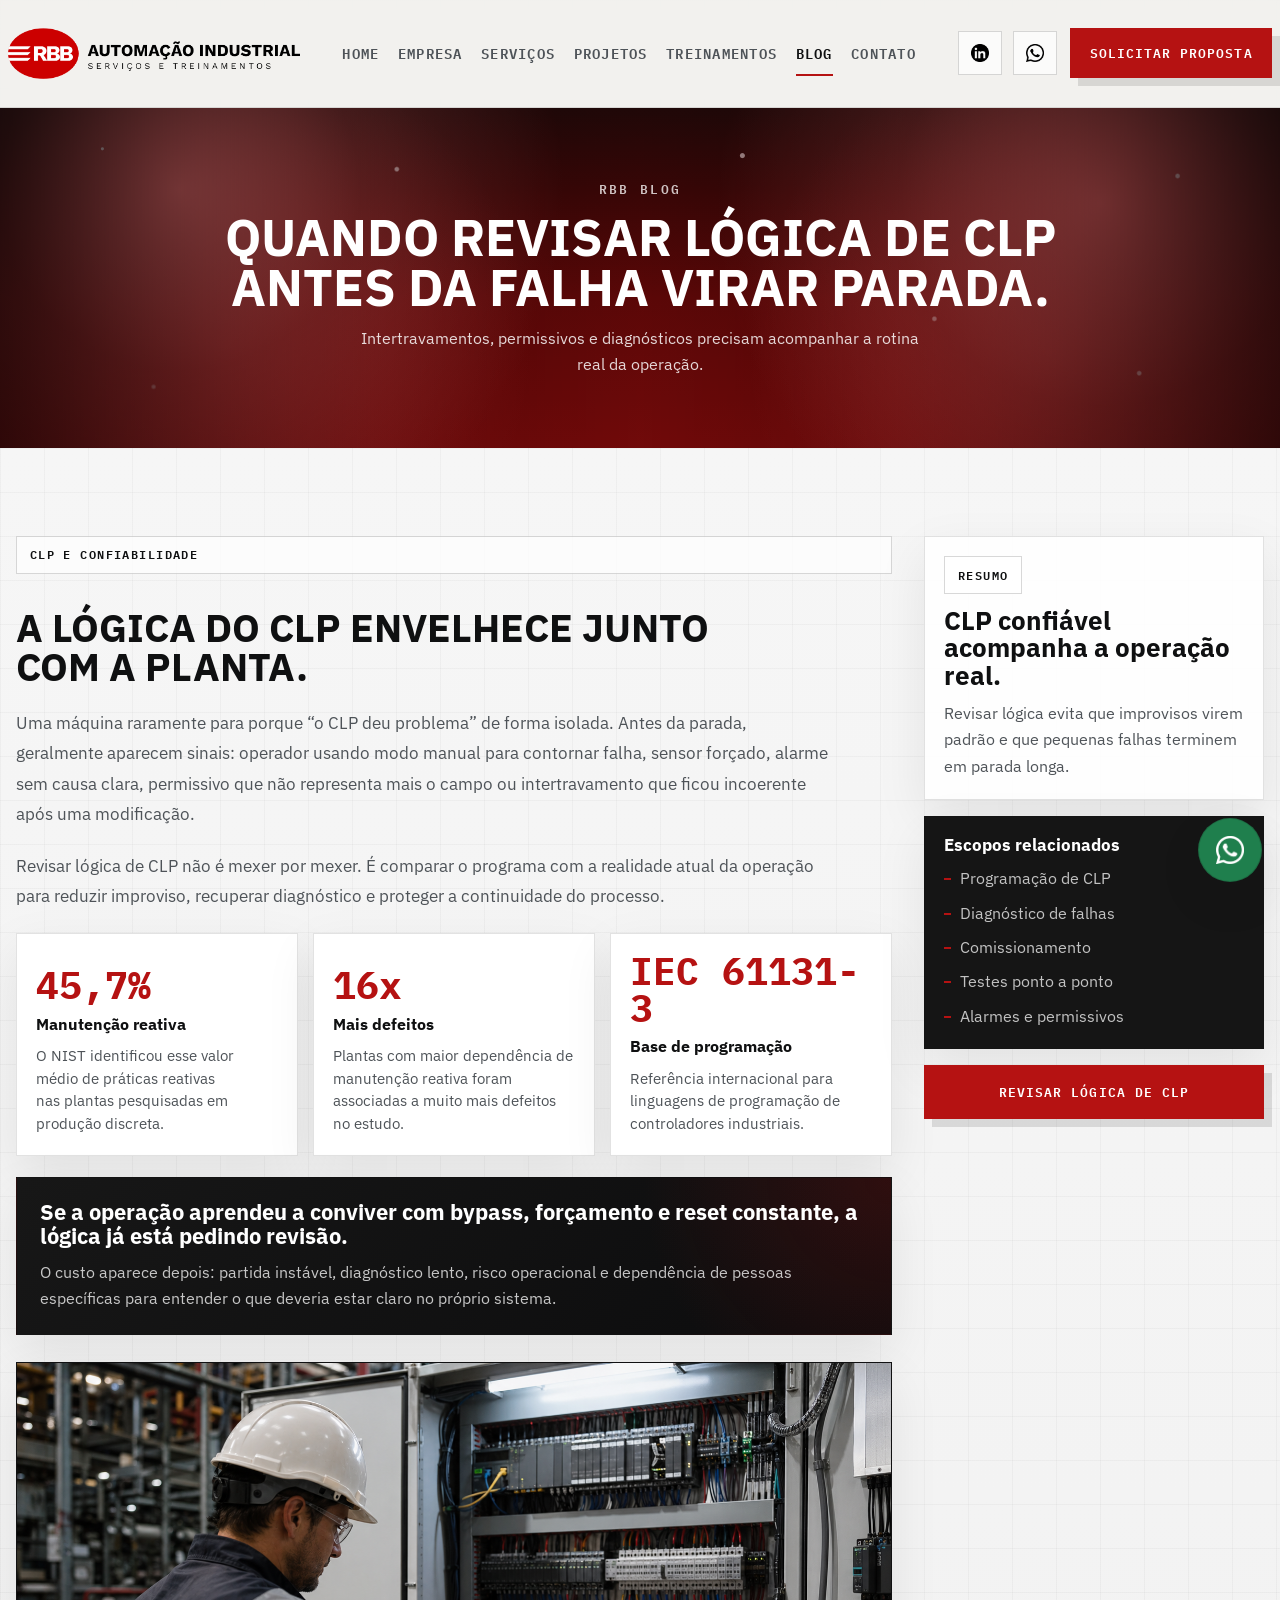
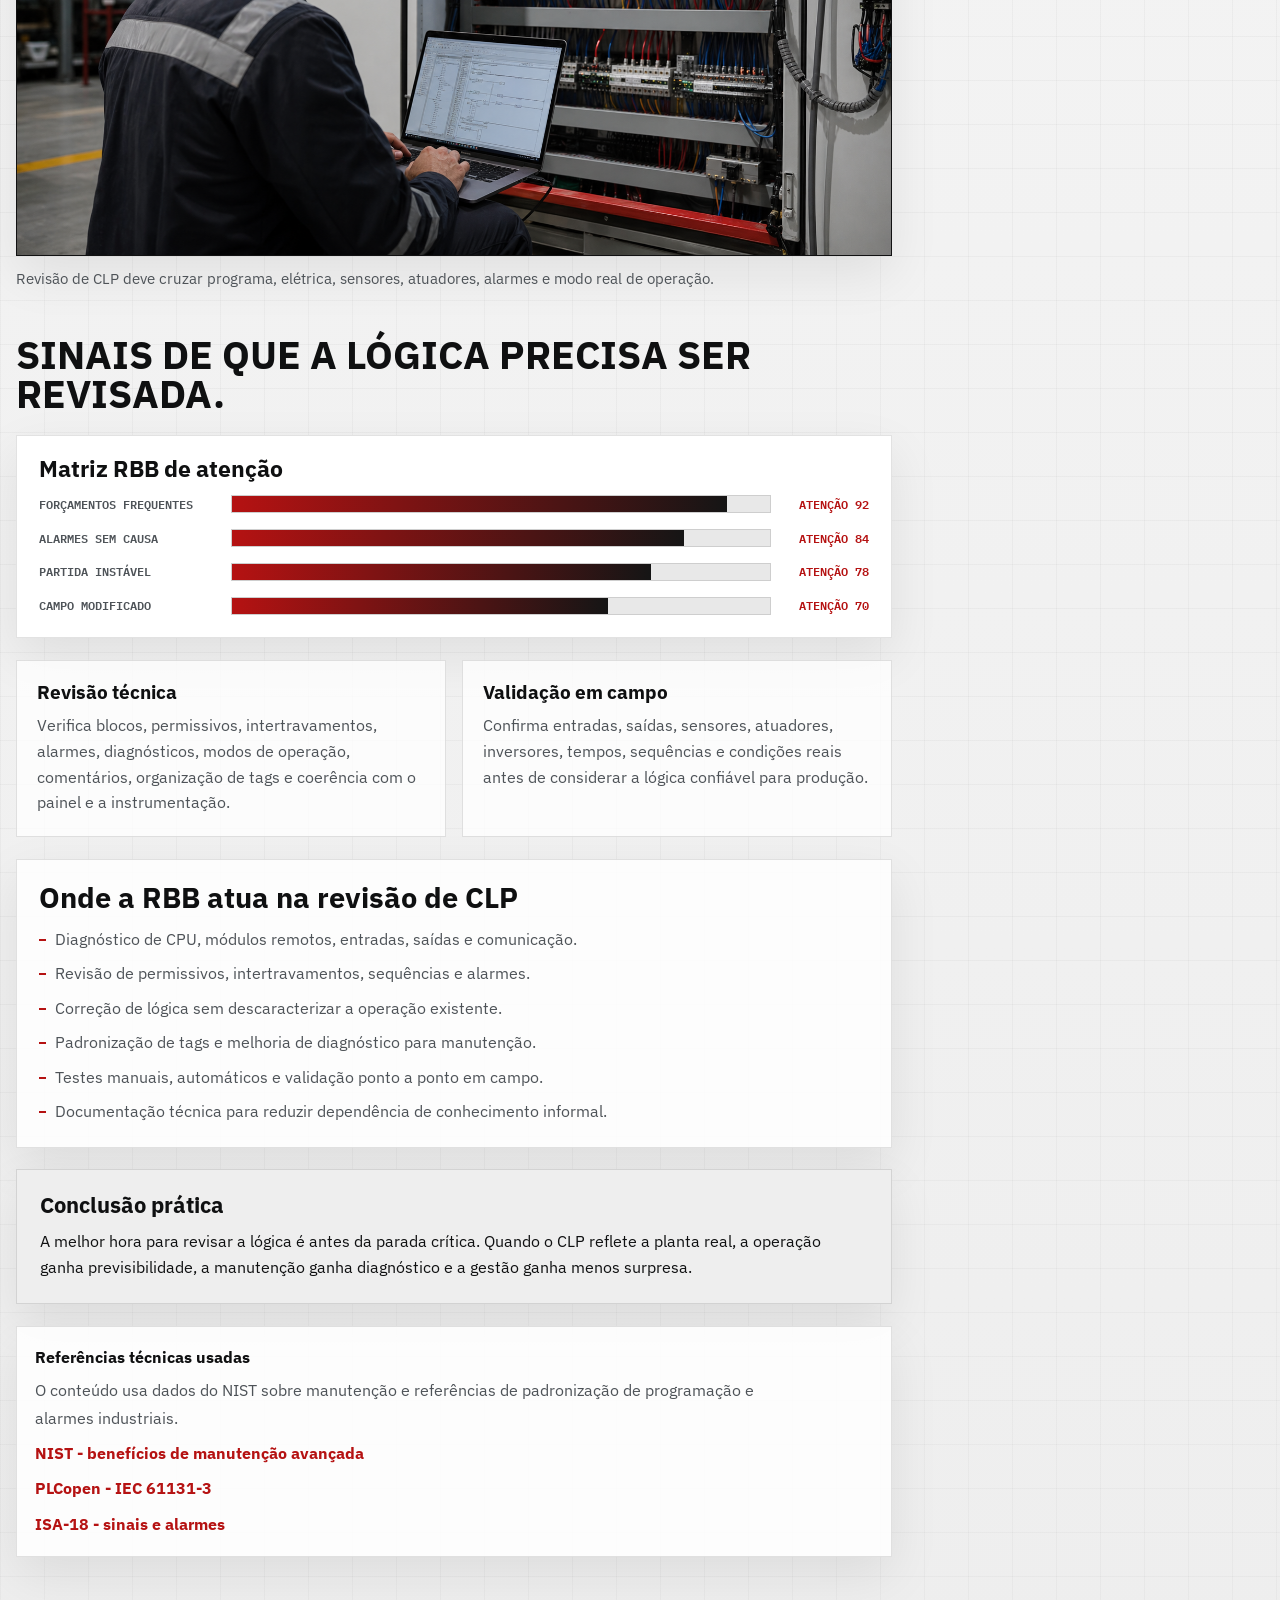
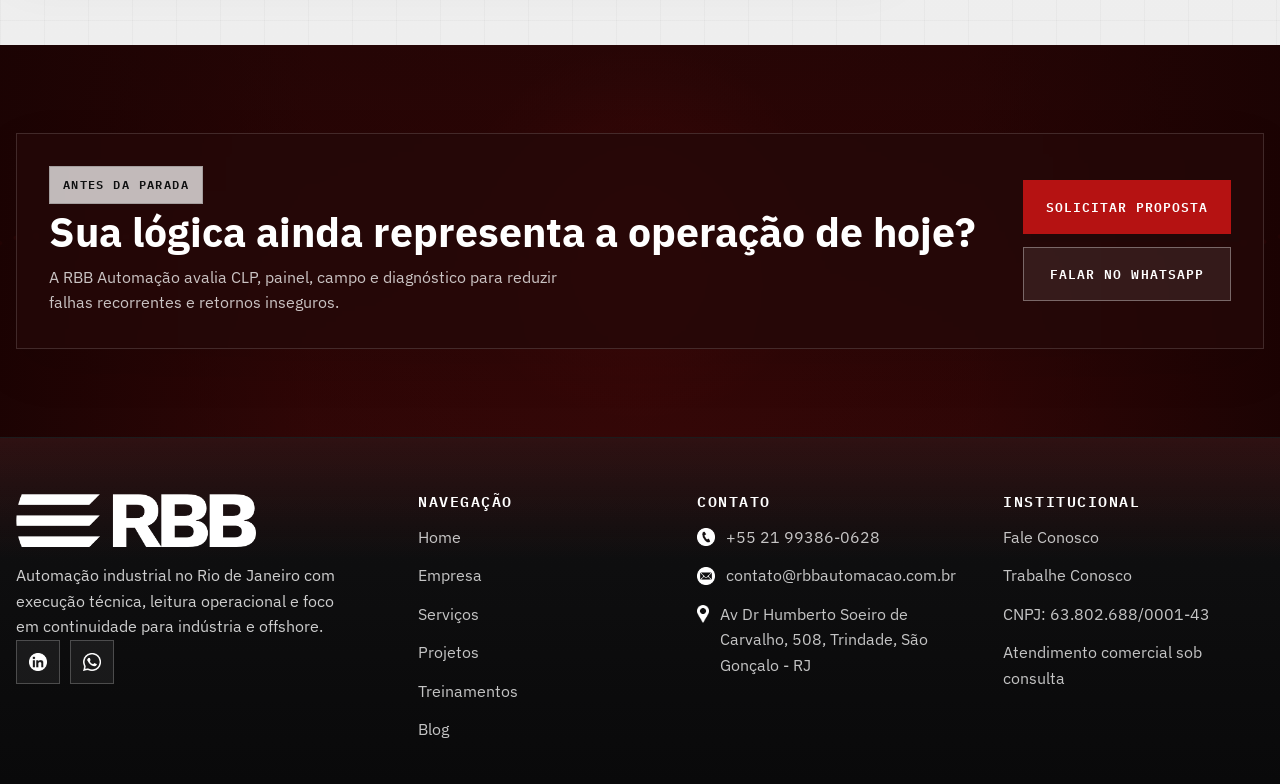
==== blog-clp-logica.html @ 9611cbab "Atualiza blog e ajustes visuais do site" ====
<!doctype html>
<html lang="pt-BR">
  <head>
    <meta charset="UTF-8" />
    <meta name="viewport" content="width=device-width, initial-scale=1.0" />
    <meta
      name="description"
      content="Artigo da RBB Automação sobre revisão de lógica de CLP, intertravamentos, permissivos, diagnóstico industrial e redução de paradas em automação industrial."
    />
    <meta name="keywords" content="CLP, lógica de CLP, programação de CLP, diagnóstico de CLP, automação industrial RJ, IEC 61131-3, manutenção industrial" />
    <meta name="author" content="RBB Automação" />
    <meta name="theme-color" content="#b51212" />
    <link rel="canonical" href="https://rbbautomacao.com.br/blog-clp-logica.html" />
    <meta property="og:locale" content="pt_BR" />
    <meta property="og:type" content="article" />
    <meta property="og:title" content="Quando revisar lógica de CLP antes da falha virar parada | RBB Automação" />
    <meta property="og:description" content="Intertravamentos, permissivos e diagnósticos precisam acompanhar a rotina real da operação." />
    <meta property="og:url" content="https://rbbautomacao.com.br/blog-clp-logica.html" />
    <meta property="og:image" content="https://rbbautomacao.com.br/assets/img/content/blog-clp-logica-cover.png" />
    <title>Quando revisar lógica de CLP antes da falha virar parada | RBB Automação</title>
    <link rel="preconnect" href="https://fonts.googleapis.com" />
    <link rel="preconnect" href="https://fonts.gstatic.com" crossorigin />
    <link href="https://fonts.googleapis.com/css2?family=IBM+Plex+Sans:wght@400;500;600;700&family=IBM+Plex+Mono:wght@500;600&display=swap" rel="stylesheet" />
    <link rel="icon" type="image/png" href="assets/img/logo/logo-padrao.png" />
    <link rel="stylesheet" href="assets/css/global.css" />
    <link rel="stylesheet" href="assets/css/components.css" />
    <link rel="stylesheet" href="assets/css/pages.css" />
    <link rel="stylesheet" href="assets/css/responsive.css" />
  </head>
  <body class="page-internal">
    <header class="site-header" id="topo">
      <div class="container header-inner">
        <div class="header-bar">
          <a class="brand" href="./index.html#home" aria-label="Página inicial da RBB Automação"><img src="assets/img/logo/logo-topo.png" alt="RBB Automação Industrial" /></a>
          <nav class="main-nav" id="menu-principal" aria-label="Menu principal">
            <a href="./index.html#home">Home</a>
            <a href="index.html#sobre">Empresa</a>
            <a href="index.html#servicos">Serviços</a>
            <a href="projetos.html">Projetos</a>
            <a href="treinamentos.html">Treinamentos</a>
            <a class="is-active" href="blog.html">Blog</a>
            <a href="fale-conosco.html">Contato</a>
          </nav>
          <div class="header-actions">
            <div class="header-social" aria-label="Redes sociais">
              <a href="https://www.linkedin.com/company/rbb-automa%C3%A7%C3%A3o/about/?viewAsMember=true" target="_blank" rel="noopener" aria-label="LinkedIn da RBB Automação"><img src="assets/img/social/linkedin-preto.png" alt="" /></a>
              <a href="https://wa.me/5521993860628" target="_blank" rel="noopener" aria-label="WhatsApp da RBB Automação"><img src="assets/img/social/whatsapp-preto.png" alt="" /></a>
            </div>
            <a class="btn btn-primary header-cta" href="fale-conosco.html">Solicitar proposta</a>
          </div>
          <button class="menu-toggle" type="button" aria-label="Abrir menu" aria-expanded="false" aria-controls="menu-principal"><span></span><span></span><span></span></button>
        </div>
      </div>
    </header>

    <main>
      <section class="internal-hero">
        <div class="internal-hero__media"><img src="assets/img/content/blog-clp-logica-cover.png" alt="Técnico revisando lógica de CLP em painel industrial" /></div>
        <div class="internal-hero__overlay"></div>
        <div class="container internal-hero__content reveal">
          <p class="section-index section-index--light">RBB BLOG</p>
          <h1>Quando revisar lógica de CLP antes da falha virar parada.</h1>
          <p>Intertravamentos, permissivos e diagnósticos precisam acompanhar a rotina real da operação.</p>
        </div>
      </section>

      <section class="article-section">
        <div class="container article-layout">
          <article class="blog-article reveal">
            <span class="eyebrow">CLP e confiabilidade</span>
            <h2>A lógica do CLP envelhece junto com a planta.</h2>
            <p>
              Uma máquina raramente para porque “o CLP deu problema” de forma isolada. Antes da parada, geralmente aparecem
              sinais: operador usando modo manual para contornar falha, sensor forçado, alarme sem causa clara, permissivo
              que não representa mais o campo ou intertravamento que ficou incoerente após uma modificação.
            </p>
            <p>
              Revisar lógica de CLP não é mexer por mexer. É comparar o programa com a realidade atual da operação para
              reduzir improviso, recuperar diagnóstico e proteger a continuidade do processo.
            </p>

            <div class="article-metrics">
              <div class="article-metric">
                <strong>45,7%</strong>
                <span>Manutenção reativa</span>
                <p>O NIST identificou esse valor médio de práticas reativas nas plantas pesquisadas em produção discreta.</p>
              </div>
              <div class="article-metric">
                <strong>16x</strong>
                <span>Mais defeitos</span>
                <p>Plantas com maior dependência de manutenção reativa foram associadas a muito mais defeitos no estudo.</p>
              </div>
              <div class="article-metric">
                <strong>IEC 61131-3</strong>
                <span>Base de programação</span>
                <p>Referência internacional para linguagens de programação de controladores industriais.</p>
              </div>
            </div>

            <div class="article-band article-band--dark">
              <h3>Se a operação aprendeu a conviver com bypass, forçamento e reset constante, a lógica já está pedindo revisão.</h3>
              <p>
                O custo aparece depois: partida instável, diagnóstico lento, risco operacional e dependência de pessoas específicas
                para entender o que deveria estar claro no próprio sistema.
              </p>
            </div>

            <figure class="article-figure">
              <img src="assets/img/content/blog-clp-logica-cover.png" alt="Notebook conectado a painel com CLP industrial para diagnóstico" loading="lazy" />
              <figcaption>Revisão de CLP deve cruzar programa, elétrica, sensores, atuadores, alarmes e modo real de operação.</figcaption>
            </figure>

            <h2>Sinais de que a lógica precisa ser revisada.</h2>
            <div class="article-chart" aria-label="Matriz RBB de atenção para revisão de lógica de CLP">
              <h3>Matriz RBB de atenção</h3>
              <div class="chart-row">
                <span>Forçamentos frequentes</span>
                <div class="chart-track"><div class="chart-bar" style="width: 92%"></div></div>
                <strong>Atenção 92</strong>
              </div>
              <div class="chart-row">
                <span>Alarmes sem causa</span>
                <div class="chart-track"><div class="chart-bar" style="width: 84%"></div></div>
                <strong>Atenção 84</strong>
              </div>
              <div class="chart-row">
                <span>Partida instável</span>
                <div class="chart-track"><div class="chart-bar" style="width: 78%"></div></div>
                <strong>Atenção 78</strong>
              </div>
              <div class="chart-row">
                <span>Campo modificado</span>
                <div class="chart-track"><div class="chart-bar" style="width: 70%"></div></div>
                <strong>Atenção 70</strong>
              </div>
            </div>

            <div class="article-split">
              <article>
                <h3>Revisão técnica</h3>
                <p>
                  Verifica blocos, permissivos, intertravamentos, alarmes, diagnósticos, modos de operação, comentários,
                  organização de tags e coerência com o painel e a instrumentação.
                </p>
              </article>
              <article>
                <h3>Validação em campo</h3>
                <p>
                  Confirma entradas, saídas, sensores, atuadores, inversores, tempos, sequências e condições reais antes de
                  considerar a lógica confiável para produção.
                </p>
              </article>
            </div>

            <div class="article-checklist">
              <h2>Onde a RBB atua na revisão de CLP</h2>
              <ul>
                <li>Diagnóstico de CPU, módulos remotos, entradas, saídas e comunicação.</li>
                <li>Revisão de permissivos, intertravamentos, sequências e alarmes.</li>
                <li>Correção de lógica sem descaracterizar a operação existente.</li>
                <li>Padronização de tags e melhoria de diagnóstico para manutenção.</li>
                <li>Testes manuais, automáticos e validação ponto a ponto em campo.</li>
                <li>Documentação técnica para reduzir dependência de conhecimento informal.</li>
              </ul>
            </div>

            <div class="article-band article-band--muted">
              <h3>Conclusão prática</h3>
              <p>
                A melhor hora para revisar a lógica é antes da parada crítica. Quando o CLP reflete a planta real, a operação
                ganha previsibilidade, a manutenção ganha diagnóstico e a gestão ganha menos surpresa.
              </p>
            </div>

            <div class="article-source">
              <strong>Referências técnicas usadas</strong>
              <p>
                O conteúdo usa dados do NIST sobre manutenção e referências de padronização de programação e alarmes industriais.
              </p>
              <a href="https://www.nist.gov/news-events/news/2020/06/research-suggests-significant-benefits-investing-advanced-machinery" target="_blank" rel="noopener">NIST - benefícios de manutenção avançada</a>
              <a href="https://www.plcopen.org/standards/" target="_blank" rel="noopener">PLCopen - IEC 61131-3</a>
              <a href="https://www.isa.org/standards-and-publications/isa-standards/isa-standards-committees/isa18" target="_blank" rel="noopener">ISA-18 - sinais e alarmes</a>
            </div>
          </article>

          <aside class="article-sidebar reveal" aria-label="Resumo do conteúdo">
            <div class="article-sidebar__block">
              <span class="eyebrow">Resumo</span>
              <h2>CLP confiável acompanha a operação real.</h2>
              <p>Revisar lógica evita que improvisos virem padrão e que pequenas falhas terminem em parada longa.</p>
            </div>
            <div class="article-sidebar__block article-sidebar__block--dark">
              <h3>Escopos relacionados</h3>
              <ul>
                <li>Programação de CLP</li>
                <li>Diagnóstico de falhas</li>
                <li>Comissionamento</li>
                <li>Testes ponto a ponto</li>
                <li>Alarmes e permissivos</li>
              </ul>
            </div>
            <a class="btn btn-primary" href="fale-conosco.html">Revisar lógica de CLP</a>
          </aside>
        </div>
      </section>

      <section class="cta-section">
        <div class="container">
          <div class="cta-panel project-cta-panel reveal">
            <div>
              <span class="eyebrow">Antes da parada</span>
              <h2>Sua lógica ainda representa a operação de hoje?</h2>
              <p>A RBB Automação avalia CLP, painel, campo e diagnóstico para reduzir falhas recorrentes e retornos inseguros.</p>
            </div>
            <div class="cta-panel__actions">
              <a class="btn btn-primary" href="fale-conosco.html">Solicitar proposta</a>
              <a class="btn btn-secondary btn-secondary--light" href="https://wa.me/5521993860628" target="_blank" rel="noopener">Falar no WhatsApp</a>
            </div>
          </div>
        </div>
      </section>
    </main>

    <a class="whatsapp-float" href="https://wa.me/5521993860628" target="_blank" rel="noopener" aria-label="Abrir conversa no WhatsApp">
      <img src="assets/img/social/whatsapp-branco.png" alt="" />
    </a>
    <footer class="site-footer">
      <div class="container footer-grid">
        <div class="footer-brand-block">
          <img class="footer-logo" src="assets/img/logo/logo-footer-branco.png" alt="RBB Automação" />
          <p>Automação industrial no Rio de Janeiro com execução técnica, leitura operacional e foco em continuidade para indústria e offshore.</p>
          <div class="footer-social">
            <a href="https://www.linkedin.com/company/rbb-automa%C3%A7%C3%A3o/about/?viewAsMember=true" target="_blank" rel="noopener" aria-label="LinkedIn da RBB Automação"><img src="assets/img/social/linkedin-branco.png" alt="" /></a>
            <a href="https://wa.me/5521993860628" target="_blank" rel="noopener" aria-label="WhatsApp da RBB Automação"><img src="assets/img/social/whatsapp-branco.png" alt="" /></a>
          </div>
        </div>
        <div>
          <h3>Navegação</h3>
          <ul class="footer-list">
            <li><a href="./index.html#home">Home</a></li>
            <li><a href="index.html#sobre">Empresa</a></li>
            <li><a href="index.html#servicos">Serviços</a></li>
            <li><a href="projetos.html">Projetos</a></li>
            <li><a href="treinamentos.html">Treinamentos</a></li>
            <li><a href="blog.html">Blog</a></li>
          </ul>
        </div>
        <div>
          <h3>Contato</h3>
          <ul class="footer-list footer-contact">
            <li><img src="assets/img/icons/icone-contato.png" alt="" /><a href="tel:5521993860628">+55 21 99386-0628</a></li>
            <li><img src="assets/img/icons/icone-email.png" alt="" /><a href="mailto:contato@rbbautomacao.com.br">contato@rbbautomacao.com.br</a></li>
            <li><img src="assets/img/icons/icone-localizacao.png" alt="" /><span>Av Dr Humberto Soeiro de Carvalho, 508, Trindade, São Gonçalo - RJ</span></li>
          </ul>
        </div>
        <div>
          <h3>Institucional</h3>
          <ul class="footer-list">
            <li><a href="fale-conosco.html">Fale Conosco</a></li>
            <li><a href="trabalhe-aqui.html">Trabalhe Conosco</a></li>
            <li><span>CNPJ: 63.802.688/0001-43</span></li>
            <li><span>Atendimento comercial sob consulta</span></li>
          </ul>
        </div>
      </div>
    </footer>
    <script src="assets/js/main.js"></script>
  </body>
</html>
---- assets/css/global.css ----
:root {
  --primary: #b51212;
  --primary-dark: #7f0c0c;
  --bg: #f4f4f4;
  --surface: #e8e8e8;
  --panel: #ffffff;
  --panel-dark: #0f0f10;
  --text: #0f1011;
  --text-soft: #4e5358;
  --text-light: rgba(255, 255, 255, 0.8);
  --line: #c4c4c4;
  --container: 1260px;
  --header-height: 160px;
  --shadow-soft: 0 18px 48px rgba(0, 0, 0, 0.08);
  --shadow-card: 0 28px 70px rgba(0, 0, 0, 0.14);
  --transition: 0.24s ease;
}

* {
  margin: 0;
  padding: 0;
  box-sizing: border-box;
}

html {
  scroll-behavior: smooth;
}

body {
  min-width: 320px;
  font-family: 'IBM Plex Sans', 'Segoe UI', sans-serif;
  color: var(--text);
  background:
    linear-gradient(180deg, rgba(181, 18, 18, 0.08), transparent 24%),
    linear-gradient(90deg, rgba(17, 17, 17, 0.03) 1px, transparent 1px),
    linear-gradient(rgba(17, 17, 17, 0.03) 1px, transparent 1px),
    linear-gradient(180deg, #f6f6f6 0%, #eeeeee 100%);
  background-size: auto, 44px 44px, 44px 44px, auto;
  line-height: 1.6;
  overflow-x: hidden;
}

body.menu-open {
  overflow: hidden;
}

a {
  color: inherit;
  text-decoration: none;
}

img {
  display: block;
  max-width: 100%;
}

button,
input,
textarea {
  font: inherit;
}

button {
  cursor: pointer;
}

textarea {
  resize: vertical;
}

:focus-visible {
  outline: 3px solid rgba(181, 18, 18, 0.38);
  outline-offset: 3px;
}

::selection {
  background: rgba(181, 18, 18, 0.18);
}

.container {
  width: min(calc(100% - 2rem), var(--container));
  margin: 0 auto;
}

main {
  min-height: calc(100vh - var(--header-height));
}

section {
  scroll-margin-top: calc(var(--header-height) + 1rem);
}

h1,
h2,
h3 {
  font-weight: 700;
  line-height: 1;
}

p {
  text-wrap: pretty;
}

.reveal {
  opacity: 0;
  transform: translateY(28px);
  transition: opacity 0.7s ease, transform 0.7s ease;
}

.reveal.is-visible {
  opacity: 1;
  transform: translateY(0);
}

.section-index {
  font-family: 'IBM Plex Mono', monospace;
  font-size: 0.82rem;
  font-weight: 600;
  letter-spacing: 0.18em;
  text-transform: uppercase;
  color: var(--primary);
}

.section-index--light {
  color: rgba(255, 255, 255, 0.76);
}

.eyebrow-group {
  display: flex;
  flex-wrap: wrap;
  gap: 0.65rem;
}

.eyebrow {
  display: inline-flex;
  align-items: center;
  min-height: 38px;
  padding: 0.35rem 0.8rem;
  border: 1px solid rgba(17, 17, 17, 0.16);
  background: rgba(255, 255, 255, 0.72);
  font-family: 'IBM Plex Mono', monospace;
  font-size: 0.74rem;
  font-weight: 600;
  letter-spacing: 0.12em;
  text-transform: uppercase;
}

.eyebrow--ghost {
  background: transparent;
}

.btn {
  display: inline-flex;
  align-items: center;
  justify-content: center;
  min-height: 54px;
  padding: 0 1.35rem;
  border: 1px solid transparent;
  font-family: 'IBM Plex Mono', monospace;
  font-size: 0.82rem;
  font-weight: 600;
  letter-spacing: 0.08em;
  text-transform: uppercase;
  transition:
    background var(--transition),
    color var(--transition),
    border-color var(--transition),
    transform var(--transition),
    box-shadow var(--transition);
}

.btn:hover {
  transform: translateY(-2px);
}

.btn-primary {
  background: var(--primary);
  color: #ffffff;
  box-shadow: 8px 8px 0 rgba(17, 17, 17, 0.12);
}

.btn-primary:hover {
  background: var(--primary-dark);
}

.btn-secondary {
  border-color: rgba(17, 17, 17, 0.18);
  background: rgba(255, 255, 255, 0.7);
  color: var(--text);
}

.btn-secondary:hover {
  border-color: var(--text);
  background: #ffffff;
}

.btn-secondary--light {
  border-color: rgba(255, 255, 255, 0.34);
  background: rgba(255, 255, 255, 0.08);
  color: #ffffff;
}

.btn-secondary--light:hover {
  border-color: #ffffff;
  background: rgba(255, 255, 255, 0.16);
  color: #ffffff;
}
---- assets/css/components.css ----
.site-header {
  position: sticky;
  top: 0;
  z-index: 1000;
  background: rgba(242, 242, 238, 0.94);
  border-bottom: 1px solid rgba(17, 17, 17, 0.12);
  backdrop-filter: blur(10px);
  transition: transform 0.28s ease, background 0.28s ease;
  width: 100%;
}

.site-header.is-hidden {
  transform: translateY(-100%);
}

.header-inner {
  width: min(calc(100% - 1rem), 1680px);
  margin: 0 auto;
  padding: 0.9rem 0;
}

.header-bar {
  display: flex;
  align-items: center;
  justify-content: space-between;
  gap: 1.5rem;
  min-height: 78px;
}

.brand {
  flex: 0 0 auto;
  width: 292px;
}

.brand img {
  width: 100%;
  max-width: 292px;
  height: auto;
}

.main-nav {
  display: flex;
  flex-wrap: wrap;
  align-items: center;
  justify-content: center;
  gap: 1.15rem;
  flex: 1 1 0;
  min-width: 0;
}

.main-nav a {
  position: relative;
  padding: 0.7rem 0;
  color: var(--text-soft);
  font-family: 'IBM Plex Mono', monospace;
  font-size: 0.88rem;
  font-weight: 600;
  letter-spacing: 0.09em;
  text-transform: uppercase;
  transition: color var(--transition);
}

.main-nav a::after {
  content: '';
  position: absolute;
  left: 0;
  right: 0;
  bottom: 0;
  height: 2px;
  background: var(--primary);
  transform: scaleX(0);
  transform-origin: left;
  transition: transform var(--transition);
}

.main-nav a:hover,
.main-nav a.is-active {
  color: var(--text);
}

.main-nav a:hover::after,
.main-nav a.is-active::after {
  transform: scaleX(1);
}

.header-actions {
  display: flex;
  align-items: center;
  gap: 0.85rem;
  flex: 0 0 auto;
}

.header-cta {
  min-height: 50px;
  padding-inline: 1.15rem;
  white-space: nowrap;
}

.header-social,
.footer-social {
  display: flex;
  align-items: center;
  gap: 0.65rem;
}

.header-social a,
.footer-social a {
  display: grid;
  place-items: center;
  width: 44px;
  height: 44px;
  border: 1px solid rgba(17, 17, 17, 0.16);
  background: rgba(255, 255, 255, 0.68);
  transition: border-color var(--transition), background var(--transition), transform var(--transition);
}

.footer-social a {
  border-color: rgba(255, 255, 255, 0.22);
  background: rgba(255, 255, 255, 0.06);
}

.header-social a:hover,
.footer-social a:hover {
  transform: translateY(-2px);
}

.header-social a:hover {
  background: rgba(181, 18, 18, 0.08);
  border-color: rgba(181, 18, 18, 0.44);
}

.footer-social a:hover {
  background: rgba(181, 18, 18, 0.92);
  border-color: rgba(181, 18, 18, 0.92);
}

.header-social img,
.footer-social img {
  width: 18px;
  height: 18px;
  object-fit: contain;
}

.menu-toggle {
  display: none;
  width: 52px;
  height: 52px;
  border: 1px solid rgba(17, 17, 17, 0.16);
  background: #ffffff;
  flex-direction: column;
  justify-content: center;
  align-items: center;
  gap: 6px;
}

.menu-toggle span {
  width: 22px;
  height: 2px;
  background: var(--text);
  transition: transform var(--transition), opacity var(--transition);
}

.menu-toggle.is-active span:nth-child(1) {
  transform: translateY(8px) rotate(45deg);
}

.menu-toggle.is-active span:nth-child(2) {
  opacity: 0;
}

.menu-toggle.is-active span:nth-child(3) {
  transform: translateY(-8px) rotate(-45deg);
}

.site-footer {
  background:
    linear-gradient(180deg, rgba(181, 18, 18, 0.18), transparent 35%),
    linear-gradient(180deg, #111112 0%, #09090a 100%);
  color: #ffffff;
  padding: 3.5rem 0 2.6rem;
  border-top: 1px solid rgba(255, 255, 255, 0.08);
}

.footer-grid {
  display: grid;
  grid-template-columns: 1.35fr 0.9fr 1fr 0.95fr;
  gap: 2rem;
}

.footer-logo {
  max-width: 240px;
  margin-bottom: 1rem;
}

.footer-brand-block p {
  max-width: 32ch;
  color: var(--text-light);
}

.site-footer h3 {
  margin-bottom: 1rem;
  font-size: 0.95rem;
  font-family: 'IBM Plex Mono', monospace;
  font-weight: 600;
  letter-spacing: 0.1em;
  text-transform: uppercase;
}

.footer-list {
  list-style: none;
  display: grid;
  gap: 0.8rem;
}

.footer-list a,
.footer-list span {
  color: rgba(255, 255, 255, 0.76);
}

.footer-list a:hover {
  color: #ffffff;
}

.footer-contact li {
  display: flex;
  align-items: flex-start;
  gap: 0.7rem;
}

.footer-contact img {
  width: 18px;
  height: 18px;
  object-fit: contain;
  margin-top: 0.2rem;
}

.service-card,
.maintenance-card,
.form-shell,
.info-panel,
.contact-card,
.data-panel,
.cta-panel,
.hero-highlight,
.hero-visual__panel,
.hero-news-card,
.service-band,
.insight-panel {
  border: 1px solid rgba(17, 17, 17, 0.12);
  background: rgba(255, 255, 255, 0.86);
  box-shadow: var(--shadow-soft);
}

.service-card {
  padding: 1.7rem;
  display: grid;
  align-content: start;
  gap: 1rem;
  min-height: 100%;
  transition: transform var(--transition), border-color var(--transition), box-shadow var(--transition);
}

.service-card:hover {
  transform: translateY(-6px);
  border-color: rgba(181, 18, 18, 0.42);
  box-shadow: var(--shadow-card);
}

.services-section .service-card {
  padding: 2rem 2.1rem 2.2rem;
  border-color: rgba(17, 17, 17, 0.12);
  background: rgba(255, 255, 255, 0.94);
  box-shadow: 0 18px 44px rgba(0, 0, 0, 0.08);
  backdrop-filter: none;
}

.services-section .service-card h3,
.services-section .service-card p {
  color: var(--text);
}

.services-section .service-card p {
  color: var(--text-soft);
}

.service-icon {
  width: 64px;
  height: 64px;
  display: grid;
  place-items: center;
  border: 1px solid rgba(17, 17, 17, 0.16);
  background: linear-gradient(180deg, rgba(181, 18, 18, 0.08), rgba(255, 255, 255, 0.94));
  color: var(--primary);
}

.service-icon svg {
  width: 34px;
  height: 34px;
  fill: currentColor;
}

.services-section .service-icon {
  width: 40px;
  height: 40px;
  justify-content: flex-start;
  border: 0;
  background: transparent;
  color: var(--primary);
}

.service-card h3 {
  font-size: 1.15rem;
  line-height: 1.18;
}

.services-section .service-card h3 {
  margin-top: 0.35rem;
  font-size: 1.08rem;
  line-height: 1.28;
}

.services-section .service-card p {
  max-width: 30ch;
  line-height: 1.5;
}

.services-section .service-icon svg {
  width: 31px;
  height: 31px;
}

.service-card p,
.contact-card span,
.contact-card a,
.hero-highlight span,
.info-panel li,
.timeline-item p,
.data-panel__list li {
  color: var(--text-soft);
}

.contact-cards {
  display: grid;
  gap: 1rem;
  margin-top: 1.6rem;
}

.contact-card {
  display: flex;
  align-items: flex-start;
  gap: 0.9rem;
  padding: 1rem 1.05rem;
}

.contact-card img {
  width: 20px;
  height: 20px;
  object-fit: contain;
  margin-top: 0.2rem;
}

.contact-card strong {
  display: block;
  margin-bottom: 0.22rem;
}

.contact-form {
  display: grid;
  gap: 1rem;
}

.field-grid {
  display: grid;
  grid-template-columns: repeat(2, minmax(0, 1fr));
  gap: 1rem;
}

.field-grid--single {
  grid-template-columns: 1fr;
}

.field {
  display: grid;
  gap: 0.45rem;
}

.field label {
  font-family: 'IBM Plex Mono', monospace;
  font-size: 0.78rem;
  font-weight: 500;
  letter-spacing: 0.08em;
  text-transform: uppercase;
}

.field input,
.field textarea {
  width: 100%;
  border: 1px solid rgba(17, 17, 17, 0.18);
  background: rgba(255, 255, 255, 0.92);
  color: var(--text);
  padding: 1rem;
  transition: border-color var(--transition), box-shadow var(--transition), background var(--transition);
}

.field input::placeholder,
.field textarea::placeholder {
  color: #7b7f84;
}

.field input:focus,
.field textarea:focus {
  outline: none;
  border-color: rgba(181, 18, 18, 0.6);
  box-shadow: inset 0 0 0 1px rgba(181, 18, 18, 0.22);
  background: #ffffff;
}

.field input.is-invalid,
.field textarea.is-invalid {
  border-color: #9a1010;
  box-shadow: inset 0 0 0 1px rgba(154, 16, 16, 0.25);
}

.field-error {
  color: #8e1212;
  font-size: 0.85rem;
}

.whatsapp-float {
    position: fixed;
    right: 18px;
    bottom: 18px;
    z-index: 1200;
    display: inline-flex;
    align-items: center;
    justify-content: center;
    width: 64px;
    height: 64px;
    border: 1px solid rgba(17, 17, 17, 0.18);
    background: #1f7f4d;
    color: #ffffff;
    border-radius: 999px;
    box-shadow: var(--shadow-soft);
    transition: transform var(--transition), background var(--transition);
  }

.whatsapp-float:hover {
    transform: translateY(-2px);
    background: #17633c;
  }

.whatsapp-float img {
    width: 28px;
    height: 28px;
    object-fit: contain;
}

.maintenance-card {
  max-width: 760px;
  margin: 0 auto;
  padding: 2.8rem 2rem;
  text-align: center;
}

.maintenance-badge {
  display: inline-flex;
  align-items: center;
  min-height: 38px;
  padding: 0.35rem 0.8rem;
  margin-bottom: 1rem;
  border: 1px solid rgba(181, 18, 18, 0.2);
  background: rgba(181, 18, 18, 0.08);
  color: var(--primary);
  font-family: 'IBM Plex Mono', monospace;
  font-size: 0.75rem;
  font-weight: 600;
  letter-spacing: 0.12em;
  text-transform: uppercase;
}

.maintenance-card h1,
.maintenance-card h2 {
  font-size: clamp(2rem, 4vw, 3rem);
  line-height: 1.02;
  margin-bottom: 1rem;
}

.maintenance-card p {
  max-width: 46ch;
  margin: 0 auto;
  color: var(--text-soft);
}

.maintenance-actions {
  display: flex;
  flex-wrap: wrap;
  justify-content: center;
  gap: 1rem;
  margin-top: 2rem;
}

.hero-highlights {
  display: grid;
  grid-template-columns: repeat(3, minmax(0, 1fr));
  gap: 0.8rem;
}

.hero-highlight {
  padding: 1rem;
  min-height: 100%;
}

.hero-highlight strong {
  display: block;
  margin-bottom: 0.35rem;
  font-size: 0.95rem;
}

.info-panel,
.data-panel {
  padding: 1.4rem;
}

.info-panel h3,
.data-panel__label,
.timeline-item h3 {
  margin-bottom: 0.75rem;
  font-size: 1rem;
}

.info-panel ul,
.data-panel__list {
  list-style: none;
  display: grid;
  gap: 0.65rem;
}

.info-panel li,
.data-panel__list li {
  position: relative;
  padding-left: 1rem;
}

.info-panel li::before,
.data-panel__list li::before {
  content: '';
  position: absolute;
  left: 0;
  top: 0.72rem;
  width: 0.45rem;
  height: 1px;
  background: var(--primary);
}

.cta-panel {
  display: grid;
  grid-template-columns: 1.2fr auto;
  gap: 1.5rem;
  align-items: start;
  padding: 2rem;
}

.cta-section .cta-panel {
  border-color: rgba(255, 255, 255, 0.14);
  background: rgba(36, 8, 8, 0.78);
  backdrop-filter: blur(2px);
}

.cta-panel h2 {
  font-size: clamp(2rem, 3.2vw, 3rem);
  line-height: 1;
  margin: 0.55rem 0 0.7rem;
}

.cta-section .cta-panel h2,
.cta-section .cta-panel label {
  color: #ffffff;
}

.cta-panel p:last-child {
  color: var(--text-soft);
  max-width: 52ch;
}

.cta-section .cta-panel p:last-child,
.cta-section .cta-panel__copy p:last-child {
  color: rgba(255, 255, 255, 0.76);
}

.cta-panel__actions {
  display: grid;
  gap: 0.8rem;
}

.cta-panel__copy p:last-child {
  color: var(--text-soft);
}

.cta-form {
  gap: 0.85rem;
}

.cta-form .field input,
.cta-form .field textarea {
  background: rgba(255, 255, 255, 0.96);
}

.cta-section .cta-form .field input,
.cta-section .cta-form .field textarea {
  border-color: rgba(255, 255, 255, 0.16);
  background: rgba(255, 255, 255, 0.96);
}

.service-band__label,
.insight-panel__tag {
  margin-bottom: 0.7rem;
  color: var(--primary);
  font-family: 'IBM Plex Mono', monospace;
  font-size: 0.75rem;
  font-weight: 600;
  letter-spacing: 0.1em;
  text-transform: uppercase;
}

.service-band__intro h3,
.insight-panel h3 {
  font-size: 1.1rem;
  line-height: 1.18;
}

.service-band {
  display: grid;
  grid-template-columns: 1fr auto;
  gap: 1.25rem;
  align-items: center;
  padding: 1.4rem 1.5rem;
  margin-bottom: 1.4rem;
}

.service-band__list {
  display: flex;
  flex-wrap: wrap;
  gap: 0.75rem;
}

.service-band__list span {
  display: inline-flex;
  min-height: 40px;
  align-items: center;
  padding: 0 0.8rem;
  border: 1px solid rgba(17, 17, 17, 0.12);
  background: rgba(255, 255, 255, 0.9);
  font-family: 'IBM Plex Mono', monospace;
  font-size: 0.76rem;
  letter-spacing: 0.08em;
  text-transform: uppercase;
}

.insight-panel {
  padding: 1.35rem;
}

.insight-panel p:last-child {
  color: var(--text-soft);
}
---- assets/css/pages.css ----
.hero-banner {
  position: relative;
  min-height: calc(100vh - var(--header-height));
  width: 100%;
  overflow: hidden;
  background:
    radial-gradient(circle at 14% 24%, rgba(255, 120, 120, 0.85) 0%, rgba(255, 120, 120, 0.26) 16%, rgba(255, 120, 120, 0) 34%),
    radial-gradient(circle at 86% 28%, rgba(255, 110, 110, 0.82) 0%, rgba(255, 110, 110, 0.24) 18%, rgba(255, 110, 110, 0) 34%),
    radial-gradient(circle at 18% 70%, rgba(255, 72, 72, 0.34) 0%, rgba(255, 72, 72, 0) 28%),
    radial-gradient(circle at 82% 72%, rgba(255, 72, 72, 0.34) 0%, rgba(255, 72, 72, 0) 28%),
    linear-gradient(180deg, #260909 0%, #430707 24%, #6e0808 56%, #890b0b 100%);
}

.hero-banner__content {
  position: absolute;
  inset: 0;
}

.hero-banner::before,
.hero-banner::after {
  content: '';
  position: absolute;
  inset: 0;
  pointer-events: none;
}

.hero-banner::before {
  background:
    radial-gradient(circle at 8% 12%, rgba(255, 255, 255, 0.9) 0 1px, transparent 2px),
    radial-gradient(circle at 23% 57%, rgba(255, 218, 218, 0.7) 0 2px, transparent 3px),
    radial-gradient(circle at 31% 18%, rgba(255, 240, 240, 0.75) 0 1.5px, transparent 3px),
    radial-gradient(circle at 58% 14%, rgba(255, 230, 230, 0.82) 0 2px, transparent 3px),
    radial-gradient(circle at 73% 62%, rgba(255, 215, 215, 0.66) 0 1.5px, transparent 3px),
    radial-gradient(circle at 92% 20%, rgba(255, 230, 230, 0.88) 0 1.5px, transparent 3px),
    radial-gradient(circle at 89% 78%, rgba(255, 220, 220, 0.7) 0 1.5px, transparent 3px),
    radial-gradient(circle at 12% 82%, rgba(255, 225, 225, 0.5) 0 1px, transparent 3px);
  opacity: 0.8;
}

.hero-banner::after {
  background:
    linear-gradient(90deg, rgba(8, 9, 12, 0.72) 0%, rgba(8, 9, 12, 0.3) 30%, rgba(8, 9, 12, 0.18) 50%, rgba(8, 9, 12, 0.3) 70%, rgba(8, 9, 12, 0.72) 100%);
  mix-blend-mode: multiply;
}

.hero-banner__content {
  z-index: 1;
  display: flex;
  align-items: center;
}

.hero-banner__inner {
  color: #ffffff;
  display: flex;
  flex-direction: column;
  align-items: center;
  text-align: center;
  padding: clamp(2.5rem, 6vw, 4.5rem) 0;
}

.hero-banner__inner h1 {
  max-width: min(18ch, 100%);
  font-size: clamp(3.2rem, 6vw, 6.2rem);
  line-height: 0.92;
  text-transform: uppercase;
  margin: 0.8rem 0 1rem;
}

.hero-banner__inner p:not(.section-index) {
  max-width: 74ch;
  color: rgba(255, 255, 255, 0.78);
  font-size: 1.08rem;
}

.hero-actions {
  display: flex;
  flex-wrap: wrap;
  justify-content: center;
  gap: 0.8rem;
  margin-top: 1.5rem;
}

.about-section,
.services-section,
.form-page-section,
.maintenance-section,
.process-section,
.insight-section,
.article-section,
.blog-index-hero,
.blog-list-section,
.projects-intro-section,
.projects-section,
.capabilities-section,
.cta-section {
  padding: 5.5rem 0;
}

.about-section {
  background: linear-gradient(180deg, #1f1f1f 0%, #181818 100%);
}

.services-section {
  background:
    linear-gradient(90deg, rgba(17, 17, 17, 0.03) 1px, transparent 1px),
    linear-gradient(rgba(17, 17, 17, 0.03) 1px, transparent 1px),
    linear-gradient(180deg, #f6f6f6 0%, #eeeeee 100%);
  background-size: 44px 44px, 44px 44px, auto;
}

.services-section .section-heading h2,
.services-section .services-header p {
  color: var(--text);
}

.services-section .services-header p {
  color: var(--text-soft);
}

.service-card__media {
  width: 100%;
  aspect-ratio: 16 / 9;
  overflow: hidden;
  border: 1px solid rgba(17, 17, 17, 0.12);
  background: #111112;
}

.service-card__media img {
  width: 100%;
  height: 100%;
  object-fit: cover;
}

.process-section {
  background:
    linear-gradient(90deg, rgba(17, 17, 17, 0.03) 1px, transparent 1px),
    linear-gradient(rgba(17, 17, 17, 0.03) 1px, transparent 1px),
    linear-gradient(180deg, #f6f6f6 0%, #eeeeee 100%);
  background-size: 44px 44px, 44px 44px, auto;
}

.about-grid {
  display: grid;
  grid-template-columns: 0.85fr 1.1fr 0.95fr;
  gap: 2rem;
  align-items: start;
}

.about-grid--wide {
  grid-template-columns: minmax(0, 1.05fr) minmax(260px, 0.75fr);
  gap: clamp(3rem, 6vw, 6rem);
  align-items: center;
}

.section-heading h2 {
  font-size: clamp(2.2rem, 4vw, 4rem);
  line-height: 0.95;
  margin-top: 0.7rem;
  text-transform: uppercase;
}

.section-heading-inline {
  display: flex;
  flex-direction: column;
}

.about-copy {
  display: grid;
  gap: 1.35rem;
}

.about-heading {
  display: grid;
  gap: 0.85rem;
  align-content: start;
}

.about-copy .section-index--light,
.about-copy h2,
.about-copy p {
  color: #ffffff;
}

.about-copy p {
  max-width: 580px;
  color: rgba(255, 255, 255, 0.8);
}

.about-copy h2 {
  font-size: clamp(2.8rem, 4vw, 4.4rem);
  line-height: 0.95;
  margin: 0;
  text-transform: none;
}

.about-brand {
  display: flex;
  justify-content: flex-end;
  align-items: center;
}

.about-brand img {
  width: min(100%, 470px);
  height: auto;
  opacity: 0.95;
  display: block;
}


.services-header {
  display: grid;
  grid-template-columns: 1fr;
  gap: 1rem;
  margin-bottom: 2rem;
}

.services-header p {
  color: #2e3135;
  max-width: 54ch;
  font-size: 1.08rem;
  line-height: 1.7;
  font-weight: 500;
}

.services-grid {
  display: grid;
  grid-template-columns: repeat(3, minmax(0, 1fr));
  gap: 1.55rem;
}

.services-grid--compact {
  grid-template-columns: repeat(3, minmax(0, 1fr));
}

.process-grid {
  display: grid;
  grid-template-columns: 0.8fr 1.2fr;
  gap: 2rem;
  align-items: start;
}

.process-grid--simple {
  grid-template-columns: .85fr 1.15fr;
}

.insight-section {
  position: relative;
  overflow: hidden;
  background:
    radial-gradient(circle at 4% 20%, rgba(181, 18, 18, 0.28), transparent 30%),
    radial-gradient(circle at 96% 76%, rgba(181, 18, 18, 0.22), transparent 26%),
    linear-gradient(180deg, #171717 0%, #0d0d0e 100%);
  color: #ffffff;
}

.insight-section::before {
  content: '';
  position: absolute;
  inset: 0;
  background:
    linear-gradient(90deg, rgba(255, 255, 255, 0.035) 1px, transparent 1px),
    linear-gradient(rgba(255, 255, 255, 0.035) 1px, transparent 1px);
  background-size: 44px 44px;
  pointer-events: none;
}

.insight-section .container {
  position: relative;
  z-index: 1;
}

.insight-grid {
  display: grid;
  grid-template-columns: minmax(420px, 0.98fr) minmax(0, 1.08fr);
  gap: 1.7rem;
  align-items: stretch;
}

.insight-copy {
  display: grid;
  grid-template-rows: auto auto auto auto 1fr auto;
  gap: 1.08rem;
  align-content: stretch;
  min-height: 100%;
}

.insight-copy .eyebrow {
  border-color: rgba(255, 255, 255, 0.18);
  background: rgba(255, 255, 255, 0.08);
  color: #ffffff;
}

.insight-copy h2 {
  margin: 0;
  max-width: 14.4ch;
  font-size: clamp(3.9rem, 4.45vw, 5.35rem);
  line-height: 0.9;
  letter-spacing: -0.045em;
  text-transform: uppercase;
}

.insight-copy p {
  max-width: 66ch;
  color: rgba(255, 255, 255, 0.76);
  font-size: 1.08rem;
  line-height: 1.72;
}

.insight-actions {
  display: flex;
  flex-wrap: wrap;
  gap: 0.8rem;
  align-self: end;
  margin-top: 0.8rem;
}

.insight-cards {
  display: grid;
  grid-template-columns: repeat(3, minmax(0, 1fr));
  gap: 0.9rem;
}

.insight-visual-stack {
  display: grid;
  grid-template-rows: auto 1fr;
  gap: 0.9rem;
  min-height: 100%;
}

.insight-card {
  min-height: 0;
  display: grid;
  align-content: end;
  gap: 0.75rem;
  padding: 1.35rem;
  border: 1px solid rgba(255, 255, 255, 0.14);
  background:
    linear-gradient(180deg, rgba(255, 255, 255, 0.06), rgba(255, 255, 255, 0.025));
}

.insight-card span {
  color: var(--primary);
  font-family: 'IBM Plex Mono', monospace;
  font-weight: 600;
}

.insight-card h3 {
  color: #ffffff;
  font-size: 1.2rem;
  line-height: 1.15;
}

.insight-card p {
  color: rgba(255, 255, 255, 0.72);
  line-height: 1.58;
}

.insight-dashboard {
  position: relative;
  overflow: hidden;
  min-height: 230px;
  border: 1px solid rgba(255, 255, 255, 0.14);
  background: #0b0b0c;
}

.insight-dashboard::after {
  content: '';
  position: absolute;
  inset: 0;
  background:
    linear-gradient(90deg, rgba(5, 5, 6, 0.1), rgba(181, 18, 18, 0.14)),
    linear-gradient(180deg, rgba(255, 255, 255, 0.08), transparent 45%);
  pointer-events: none;
}

.insight-dashboard img {
  width: 100%;
  height: 100%;
  object-fit: cover;
}

.article-section {
  background:
    linear-gradient(90deg, rgba(17, 17, 17, 0.03) 1px, transparent 1px),
    linear-gradient(rgba(17, 17, 17, 0.03) 1px, transparent 1px),
    linear-gradient(180deg, #f6f6f6 0%, #eeeeee 100%);
  background-size: 44px 44px, 44px 44px, auto;
}

.article-layout {
  display: grid;
  grid-template-columns: minmax(0, 1fr) 340px;
  gap: 2rem;
  align-items: start;
}

.blog-article {
  display: grid;
  gap: 1.35rem;
}

.blog-article > h2 {
  max-width: 760px;
  margin: 0.8rem 0 0;
  font-size: 2.45rem;
  line-height: 1;
  text-transform: uppercase;
}

.blog-article > p {
  max-width: 820px;
  color: var(--text-soft);
  font-size: 1.04rem;
  line-height: 1.82;
}

.article-highlight,
.article-checklist,
.article-source,
.article-sidebar__block {
  border: 1px solid rgba(17, 17, 17, 0.12);
  background: rgba(255, 255, 255, 0.88);
  box-shadow: var(--shadow-soft);
}

.article-highlight {
  max-width: 860px;
  padding: 1.4rem;
  border-left: 5px solid var(--primary);
}

.article-highlight strong {
  display: block;
  margin-bottom: 0.45rem;
  color: var(--primary);
  font-family: 'IBM Plex Mono', monospace;
  font-size: 0.82rem;
  font-weight: 600;
  text-transform: uppercase;
}

.article-highlight p,
.article-source p {
  color: var(--text-soft);
  line-height: 1.7;
}

.article-figure {
  max-width: 900px;
  display: grid;
  gap: 0.75rem;
  margin: 0.3rem 0 0.6rem;
}

.article-figure img {
  width: 100%;
  border: 1px solid rgba(17, 17, 17, 0.12);
  box-shadow: var(--shadow-soft);
  background: #111112;
}

.article-figure figcaption {
  max-width: 78ch;
  color: var(--text-soft);
  font-size: 0.92rem;
  line-height: 1.55;
}

.article-steps {
  display: grid;
  grid-template-columns: repeat(2, minmax(0, 1fr));
  gap: 0.95rem;
  max-width: 900px;
}

.article-steps div {
  padding: 1.25rem;
  border: 1px solid rgba(17, 17, 17, 0.12);
  background: rgba(255, 255, 255, 0.78);
}

.article-steps span {
  display: block;
  margin-bottom: 0.7rem;
  color: var(--primary);
  font-family: 'IBM Plex Mono', monospace;
  font-weight: 600;
}

.article-steps h3 {
  margin-bottom: 0.45rem;
  font-size: 1.1rem;
  line-height: 1.15;
}

.article-steps p {
  color: var(--text-soft);
  line-height: 1.62;
}

.article-band,
.article-metrics,
.article-chart,
.article-split {
  max-width: 900px;
}

.article-band {
  display: grid;
  gap: 0.75rem;
  padding: 1.45rem;
  border: 1px solid rgba(17, 17, 17, 0.12);
  background: rgba(255, 255, 255, 0.84);
  box-shadow: var(--shadow-soft);
}

.article-band--dark {
  background:
    radial-gradient(circle at 100% 0%, rgba(181, 18, 18, 0.2), transparent 28%),
    linear-gradient(135deg, #171717 0%, #0c0c0d 100%);
  color: #ffffff;
}

.article-band--dark p {
  color: rgba(255, 255, 255, 0.76);
}

.article-band--muted {
  background: #eeeeee;
}

.article-band h3 {
  font-size: 1.35rem;
  line-height: 1.08;
}

.article-metrics {
  display: grid;
  grid-template-columns: repeat(3, minmax(0, 1fr));
  gap: 0.9rem;
}

.article-metric {
  min-height: 150px;
  display: grid;
  align-content: end;
  gap: 0.5rem;
  padding: 1.2rem;
  border: 1px solid rgba(17, 17, 17, 0.12);
  background: #ffffff;
  box-shadow: var(--shadow-soft);
}

.article-metric strong {
  color: var(--primary);
  font-family: 'IBM Plex Mono', monospace;
  font-size: clamp(1.85rem, 3vw, 2.7rem);
  line-height: 0.95;
}

.article-metric span {
  color: var(--text);
  font-weight: 700;
}

.article-metric p {
  color: var(--text-soft);
  font-size: 0.94rem;
  line-height: 1.5;
}

.article-chart {
  display: grid;
  gap: 0.9rem;
  padding: 1.35rem;
  border: 1px solid rgba(17, 17, 17, 0.12);
  background: #ffffff;
  box-shadow: var(--shadow-soft);
}

.article-chart h3 {
  font-size: 1.45rem;
}

.chart-row {
  display: grid;
  grid-template-columns: 180px minmax(0, 1fr) 86px;
  gap: 0.8rem;
  align-items: center;
}

.chart-row span,
.chart-row strong {
  font-family: 'IBM Plex Mono', monospace;
  font-size: 0.76rem;
  font-weight: 600;
  text-transform: uppercase;
}

.chart-row span {
  color: var(--text-soft);
}

.chart-row strong {
  color: var(--primary);
  text-align: right;
}

.chart-track {
  height: 18px;
  border: 1px solid rgba(17, 17, 17, 0.12);
  background: #e8e8e8;
}

.chart-bar {
  height: 100%;
  background: linear-gradient(90deg, var(--primary) 0%, #151515 100%);
}

.article-split {
  display: grid;
  grid-template-columns: repeat(2, minmax(0, 1fr));
  gap: 0.95rem;
}

.article-split article {
  min-height: 100%;
  display: grid;
  gap: 0.65rem;
  align-content: start;
  padding: 1.25rem;
  border: 1px solid rgba(17, 17, 17, 0.12);
  background: rgba(255, 255, 255, 0.78);
}

.article-split h3 {
  font-size: 1.2rem;
  line-height: 1.12;
}

.article-split p {
  color: var(--text-soft);
  line-height: 1.62;
}

.article-checklist {
  max-width: 900px;
  padding: 1.4rem;
}

.article-checklist h2 {
  margin-bottom: 0.9rem;
  font-size: 1.8rem;
  line-height: 1.05;
}

.article-checklist ul,
.article-sidebar__block ul {
  list-style: none;
  display: grid;
  gap: 0.55rem;
}

.article-checklist li,
.article-sidebar__block li {
  position: relative;
  padding-left: 1rem;
  color: var(--text-soft);
}

.article-checklist li::before,
.article-sidebar__block li::before {
  content: '';
  position: absolute;
  left: 0;
  top: 0.75em;
  width: 0.42rem;
  height: 2px;
  background: var(--primary);
}

.article-source {
  max-width: 900px;
  padding: 1.15rem;
}

.article-source strong {
  display: block;
  margin-bottom: 0.4rem;
  color: var(--text);
}

.article-source a {
  display: flex;
  width: fit-content;
  margin-top: 0.6rem;
  color: var(--primary);
  font-weight: 700;
}

.article-sidebar {
  position: sticky;
  top: calc(var(--header-height) + 1rem);
  display: grid;
  gap: 1rem;
}

.article-sidebar__block {
  padding: 1.2rem;
}

.article-sidebar__block h2 {
  margin: 0.8rem 0 0.6rem;
  font-size: 1.65rem;
  line-height: 1.05;
}

.article-sidebar__block h3 {
  margin-bottom: 0.8rem;
  font-size: 1.05rem;
}

.article-sidebar__block p {
  color: var(--text-soft);
  line-height: 1.68;
}

.article-sidebar__block--dark {
  background: #151515;
  color: #ffffff;
}

.article-sidebar__block--dark li {
  color: rgba(255, 255, 255, 0.74);
}

.blog-index-hero {
  background: #050506;
  color: #ffffff;
  padding-top: 0;
  padding-bottom: 0;
}

.blog-index-hero__grid {
  display: grid;
  grid-template-columns: minmax(0, 1fr) minmax(0, 1fr);
  min-height: 380px;
  align-items: stretch;
  width: 100%;
}

.blog-index-hero__copy {
  display: grid;
  align-content: center;
  gap: 1.15rem;
  justify-self: end;
  width: min(100%, 640px);
  padding: 4.5rem 3rem 4.5rem 1.5rem;
}

.blog-index-hero__copy .eyebrow {
  width: fit-content;
  border-color: rgba(255, 255, 255, 0.2);
  background: rgba(255, 255, 255, 0.08);
  color: #ffffff;
}

.blog-index-hero__copy h1 {
  max-width: 13ch;
  font-size: 3.2rem;
  line-height: 0.95;
  text-transform: uppercase;
}

.blog-index-hero__copy p {
  max-width: 54ch;
  color: rgba(255, 255, 255, 0.78);
  font-size: 1rem;
  line-height: 1.72;
  padding-top: 1rem;
  border-top: 2px solid rgba(255, 255, 255, 0.7);
}

.blog-index-hero__media {
  min-height: 380px;
}

.blog-index-hero__media img {
  width: 100%;
  height: 100%;
  object-fit: cover;
}

.blog-list-section {
  background: #e9e9e9;
}

.blog-list-heading {
  display: grid;
  gap: 0.9rem;
  max-width: 780px;
  margin: 0 auto 2rem;
  text-align: center;
}

.blog-list-heading .eyebrow {
  justify-self: center;
}

.blog-list-heading h2 {
  font-size: 2.7rem;
  line-height: 0.98;
  text-transform: uppercase;
}

.blog-card-grid {
  display: grid;
  grid-template-columns: minmax(0, 1.25fr) repeat(2, minmax(0, 0.78fr));
  gap: 1.45rem;
  align-items: stretch;
}

.blog-card {
  min-height: 100%;
  border: 1px solid rgba(17, 17, 17, 0.1);
  background: #ffffff;
  box-shadow: var(--shadow-soft);
  transition: transform var(--transition), box-shadow var(--transition), border-color var(--transition);
}

.blog-card:hover {
  transform: translateY(-6px);
  border-color: rgba(181, 18, 18, 0.34);
  box-shadow: var(--shadow-card);
}

.blog-card a,
.blog-card__inner {
  min-height: 100%;
  display: grid;
  grid-template-rows: auto 1fr;
}

.blog-card figure {
  aspect-ratio: 16 / 10;
  overflow: hidden;
  background: #111112;
}

.blog-card figure img {
  width: 100%;
  height: 100%;
  object-fit: cover;
  transition: transform 0.35s ease;
}

.blog-card:hover figure img {
  transform: scale(1.04);
}

.blog-card__body {
  display: grid;
  align-content: start;
  gap: 0.65rem;
  padding: 1.15rem;
}

.blog-card__body span,
.blog-card__body small {
  color: var(--primary);
  font-family: 'IBM Plex Mono', monospace;
  font-size: 0.76rem;
  font-weight: 600;
  text-transform: uppercase;
}

.blog-card__body h3 {
  font-size: 1.2rem;
  line-height: 1.12;
}

.blog-card__body p {
  color: var(--text-soft);
  line-height: 1.58;
}

.blog-card--featured {
  grid-row: span 2;
}

.blog-card--featured figure {
  aspect-ratio: 16 / 11;
}

.blog-card--featured .blog-card__body {
  padding: 1.45rem;
}

.blog-card--featured .blog-card__body h3 {
  font-size: 1.75rem;
  line-height: 1.05;
}

.projects-intro-section {
  position: relative;
  overflow: hidden;
  background:
    radial-gradient(circle at 0% 22%, rgba(181, 18, 18, 0.24), transparent 30%),
    radial-gradient(circle at 100% 78%, rgba(181, 18, 18, 0.2), transparent 28%),
    linear-gradient(180deg, #161616 0%, #0c0c0d 100%);
  color: #ffffff;
}

.projects-intro-section::before {
  content: '';
  position: absolute;
  inset: 0;
  background:
    linear-gradient(90deg, rgba(255, 255, 255, 0.035) 1px, transparent 1px),
    linear-gradient(rgba(255, 255, 255, 0.035) 1px, transparent 1px);
  background-size: 44px 44px;
  pointer-events: none;
}

.projects-intro-section .container {
  position: relative;
  z-index: 1;
}

.projects-intro-grid {
  display: grid;
  grid-template-columns: minmax(360px, 0.88fr) minmax(0, 1.12fr);
  gap: 2rem;
  align-items: stretch;
}

.projects-intro-copy {
  display: grid;
  grid-template-rows: auto auto auto 1fr;
  gap: 0.9rem;
  align-content: start;
  min-height: 100%;
}

.projects-intro-copy h2,
.project-group__header h2 {
  margin: 0;
  font-size: 3rem;
  line-height: 0.98;
  text-transform: uppercase;
}

.projects-intro-copy h2 {
  max-width: 12.5ch;
  font-size: clamp(3.45rem, 4vw, 4.55rem);
  line-height: 0.9;
  letter-spacing: -0.045em;
  color: #ffffff;
}

.projects-intro-copy p,
.project-group__header p {
  color: var(--text-soft);
  font-size: 1.02rem;
  line-height: 1.74;
}

.projects-intro-copy p {
  max-width: 54ch;
  color: rgba(255, 255, 255, 0.76);
  font-size: 0.98rem;
  line-height: 1.58;
}

.projects-intro-copy .eyebrow {
  border-color: rgba(255, 255, 255, 0.2);
  background: rgba(255, 255, 255, 0.08);
  color: #ffffff;
}

.projects-intro-list {
  display: grid;
  grid-template-rows: repeat(3, 1fr);
  gap: 0.8rem;
  min-height: 100%;
}

.projects-intro-list div {
  display: grid;
  align-content: center;
  border: 1px solid rgba(255, 255, 255, 0.14);
  background: rgba(255, 255, 255, 0.06);
  box-shadow: none;
  padding: 1rem 1.2rem;
}

.projects-intro-list strong {
  display: block;
  margin-bottom: 0.35rem;
  color: #ffffff;
  font-size: 1.02rem;
}

.projects-intro-list span {
  display: block;
  color: rgba(255, 255, 255, 0.72);
}

.projects-section {
  background:
    linear-gradient(90deg, rgba(17, 17, 17, 0.03) 1px, transparent 1px),
    linear-gradient(rgba(17, 17, 17, 0.03) 1px, transparent 1px),
    linear-gradient(180deg, #f6f6f6 0%, #eeeeee 100%);
  background-size: 44px 44px, 44px 44px, auto;
  overflow: hidden;
}

.projects-section > .container {
  display: grid;
  gap: 1.35rem;
}

.project-group {
  position: relative;
  display: grid;
  grid-template-columns: minmax(260px, 0.78fr) minmax(0, 1.22fr);
  gap: 2rem;
  align-items: stretch;
  overflow: hidden;
  margin-bottom: 0;
  padding: 2rem;
  border: 1px solid rgba(17, 17, 17, 0.12);
  box-shadow: var(--shadow-soft);
}

.project-group::before {
  content: '';
  position: absolute;
  top: 0;
  left: 0;
  right: 0;
  height: 4px;
  background: var(--primary);
}

.project-group--red {
  background:
    radial-gradient(circle at 0% 16%, rgba(255, 255, 255, 0.11), transparent 28%),
    radial-gradient(circle at 100% 80%, rgba(181, 18, 18, 0.32), transparent 26%),
    linear-gradient(135deg, #8b0b0b 0%, #290404 100%);
  color: #ffffff;
}

.project-group--light {
  background:
    linear-gradient(90deg, rgba(181, 18, 18, 0.06), transparent 34%),
    rgba(255, 255, 255, 0.9);
}

.project-group--dark {
  background:
    radial-gradient(circle at 100% 18%, rgba(181, 18, 18, 0.2), transparent 30%),
    linear-gradient(135deg, #1d1d1f 0%, #0d0d0e 100%);
  color: #ffffff;
}

.project-group--cream {
  background:
    radial-gradient(circle at 100% 0%, rgba(181, 18, 18, 0.1), transparent 28%),
    linear-gradient(90deg, rgba(17, 17, 17, 0.03) 1px, transparent 1px),
    linear-gradient(rgba(17, 17, 17, 0.03) 1px, transparent 1px),
    linear-gradient(180deg, #f7f7f7 0%, #e8e8e8 100%);
  background-size: 36px 36px, 36px 36px, auto;
}

.project-group__header {
  display: grid;
  grid-template-rows: auto auto 1fr;
  gap: 0.9rem;
  align-content: start;
  min-height: 100%;
  padding-right: 0.4rem;
}

.project-card-grid {
  display: grid;
  grid-template-columns: repeat(3, minmax(0, 1fr));
  gap: 1.25rem;
  align-items: stretch;
  min-height: 100%;
}

.project-card-grid--single {
  grid-template-columns: minmax(0, 1fr);
}

.project-card {
  min-height: 100%;
  display: grid;
  grid-template-rows: auto auto 1fr auto;
  gap: 0.85rem;
  padding: 1.55rem;
  border: 1px solid rgba(17, 17, 17, 0.12);
  background: rgba(255, 255, 255, 0.9);
  box-shadow: var(--shadow-soft);
}

.project-group--red .eyebrow,
.project-group--dark .eyebrow {
  border-color: rgba(255, 255, 255, 0.2);
  background: rgba(255, 255, 255, 0.08);
  color: #ffffff;
}

.project-group--red .project-group__header p,
.project-group--dark .project-group__header p {
  color: rgba(255, 255, 255, 0.76);
}

.project-group--red .project-card,
.project-group--dark .project-card {
  border-color: rgba(255, 255, 255, 0.14);
  background: rgba(255, 255, 255, 0.94);
  color: var(--text);
}

.project-card__number {
  color: var(--primary);
  font-family: 'IBM Plex Mono', monospace;
  font-size: 0.78rem;
  font-weight: 600;
}

.project-card h3 {
  font-size: 1.16rem;
  line-height: 1.16;
}

.project-card p {
  align-self: start;
  color: var(--text-soft);
  line-height: 1.68;
}

.project-card__services {
  display: grid;
  gap: 0.55rem;
  padding-top: 0.9rem;
  margin-top: 0.2rem;
  border-top: 1px solid rgba(17, 17, 17, 0.12);
}

.project-card__services strong {
  color: var(--text);
  font-family: 'IBM Plex Mono', monospace;
  font-size: 0.76rem;
  font-weight: 600;
  text-transform: uppercase;
}

.project-card__services ul {
  list-style: none;
  display: grid;
  gap: 0.38rem;
}

.project-card__services li {
  position: relative;
  padding-left: 0.9rem;
  color: var(--text-soft);
  font-size: 0.94rem;
  line-height: 1.45;
}

.project-card__services li::before {
  content: '';
  position: absolute;
  left: 0;
  top: 0.65em;
  width: 0.42rem;
  height: 2px;
  background: var(--primary);
}

.capabilities-section {
  background:
    radial-gradient(circle at 0% 18%, rgba(181, 18, 18, 0.24), transparent 30%),
    radial-gradient(circle at 100% 76%, rgba(181, 18, 18, 0.18), transparent 28%),
    linear-gradient(180deg, #151515 0%, #0b0b0c 100%);
  color: #ffffff;
}

.section-heading--light h2 {
  color: #ffffff;
}

.section-heading--light p {
  max-width: 68ch;
  color: rgba(255, 255, 255, 0.76);
}

.section-heading--light .eyebrow {
  border-color: rgba(255, 255, 255, 0.18);
  background: rgba(255, 255, 255, 0.08);
  color: #ffffff;
}

.capability-grid {
  display: grid;
  grid-template-columns: repeat(5, minmax(0, 1fr));
  gap: 0.8rem;
  margin-top: 2rem;
}

.capability-grid span {
  display: flex;
  align-items: center;
  min-height: 72px;
  padding: 1rem;
  border: 1px solid rgba(255, 255, 255, 0.14);
  background: rgba(255, 255, 255, 0.06);
  color: rgba(255, 255, 255, 0.84);
  font-weight: 600;
}

.project-cta-panel {
  align-items: center;
}

.cta-section {
  position: relative;
  overflow: hidden;
  background:
    radial-gradient(circle at 50% 48%, rgba(255, 34, 34, 0.08) 0%, rgba(255, 34, 34, 0) 28%),
    linear-gradient(180deg, #2a0606 0%, #3a0808 100%);
}

.cta-section::before,
.cta-section::after {
  content: '';
  position: absolute;
  inset: 0;
  pointer-events: none;
}

.cta-section::before {
  background:
    radial-gradient(circle at 0% 52%, rgba(255, 28, 28, 0.92) 0 1.4px, transparent 2.8px),
    radial-gradient(circle at 6% 54%, rgba(255, 28, 28, 0.86) 0 1.3px, transparent 2.8px),
    radial-gradient(circle at 12% 56%, rgba(255, 28, 28, 0.74) 0 1.2px, transparent 2.8px),
    radial-gradient(circle at 18% 58%, rgba(255, 28, 28, 0.62) 0 1.1px, transparent 2.8px),
    radial-gradient(circle at 24% 59%, rgba(255, 28, 28, 0.52) 0 1px, transparent 2.8px),
    radial-gradient(circle at 30% 60%, rgba(255, 28, 28, 0.44) 0 1px, transparent 2.8px),
    radial-gradient(circle at 100% 46%, rgba(255, 28, 28, 0.92) 0 1.4px, transparent 2.8px),
    radial-gradient(circle at 94% 44%, rgba(255, 28, 28, 0.86) 0 1.3px, transparent 2.8px),
    radial-gradient(circle at 88% 42%, rgba(255, 28, 28, 0.74) 0 1.2px, transparent 2.8px),
    radial-gradient(circle at 82% 40%, rgba(255, 28, 28, 0.62) 0 1.1px, transparent 2.8px),
    radial-gradient(circle at 76% 39%, rgba(255, 28, 28, 0.52) 0 1px, transparent 2.8px),
    radial-gradient(circle at 70% 38%, rgba(255, 28, 28, 0.44) 0 1px, transparent 2.8px);
  background-size:
    220px 110px,
    260px 120px,
    300px 136px,
    340px 150px,
    380px 170px,
    420px 190px,
    220px 110px,
    260px 120px,
    300px 136px,
    340px 150px,
    380px 170px,
    420px 190px;
  background-position:
    left 50%,
    left 47%,
    left 45%,
    left 43%,
    left 41%,
    left 39%,
    right 50%,
    right 53%,
    right 55%,
    right 57%,
    right 59%,
    right 61%;
  background-repeat: no-repeat;
  opacity: 0.85;
}

.cta-section::after {
  background:
    linear-gradient(90deg, rgba(27, 3, 3, 0.96) 0%, rgba(27, 3, 3, 0.34) 24%, rgba(27, 3, 3, 0.18) 50%, rgba(27, 3, 3, 0.34) 76%, rgba(27, 3, 3, 0.96) 100%);
}

.cta-section .container {
  position: relative;
  z-index: 1;
}

.cta-section .cta-panel {
  grid-template-columns: .8fr 1.2fr;
}

.cta-section .project-cta-panel {
  grid-template-columns: minmax(0, 1fr) auto;
}

.timeline {
  display: grid;
  gap: 1rem;
}

.timeline-item {
  display: grid;
  grid-template-columns: 132px 1fr;
  gap: 1rem;
  padding: 1.3rem;
  border: 1px solid rgba(17, 17, 17, 0.12);
  background: rgba(255, 255, 255, 0.82);
  box-shadow: var(--shadow-soft);
}

.timeline-item__media {
  position: relative;
}

.timeline-item__media img {
  width: 100%;
  border: 1px solid rgba(17, 17, 17, 0.12);
  background: #f1f1f1;
  display: block;
}

.internal-hero {
  position: relative;
  min-height: 340px;
  display: flex;
  align-items: center;
  overflow: hidden;
  isolation: isolate;
  background:
    radial-gradient(circle at 14% 24%, rgba(255, 120, 120, 0.85) 0%, rgba(255, 120, 120, 0.26) 16%, rgba(255, 120, 120, 0) 34%),
    radial-gradient(circle at 86% 28%, rgba(255, 110, 110, 0.82) 0%, rgba(255, 110, 110, 0.24) 18%, rgba(255, 110, 110, 0) 34%),
    radial-gradient(circle at 18% 70%, rgba(255, 72, 72, 0.34) 0%, rgba(255, 72, 72, 0) 28%),
    radial-gradient(circle at 82% 72%, rgba(255, 72, 72, 0.34) 0%, rgba(255, 72, 72, 0) 28%),
    linear-gradient(180deg, #260909 0%, #430707 24%, #6e0808 56%, #890b0b 100%);
}

.internal-hero__media,
.internal-hero__overlay {
  position: absolute;
  inset: 0;
}

.internal-hero::before,
.internal-hero::after {
  content: '';
  position: absolute;
  inset: 0;
  pointer-events: none;
}

.internal-hero::before {
  background:
    radial-gradient(circle at 8% 12%, rgba(255, 255, 255, 0.9) 0 1px, transparent 2px),
    radial-gradient(circle at 23% 57%, rgba(255, 218, 218, 0.7) 0 2px, transparent 3px),
    radial-gradient(circle at 31% 18%, rgba(255, 240, 240, 0.75) 0 1.5px, transparent 3px),
    radial-gradient(circle at 58% 14%, rgba(255, 230, 230, 0.82) 0 2px, transparent 3px),
    radial-gradient(circle at 73% 62%, rgba(255, 215, 215, 0.66) 0 1.5px, transparent 3px),
    radial-gradient(circle at 92% 20%, rgba(255, 230, 230, 0.88) 0 1.5px, transparent 3px),
    radial-gradient(circle at 89% 78%, rgba(255, 220, 220, 0.7) 0 1.5px, transparent 3px),
    radial-gradient(circle at 12% 82%, rgba(255, 225, 225, 0.5) 0 1px, transparent 3px);
  opacity: 0.8;
}

.internal-hero::after {
  background:
    linear-gradient(90deg, rgba(8, 9, 12, 0.72) 0%, rgba(8, 9, 12, 0.3) 30%, rgba(8, 9, 12, 0.18) 50%, rgba(8, 9, 12, 0.3) 70%, rgba(8, 9, 12, 0.72) 100%);
  mix-blend-mode: multiply;
}

.internal-hero__media img {
  width: 100%;
  height: 100%;
  object-fit: cover;
}

.internal-hero__overlay {
  display: none;
}

.internal-hero__media {
  display: none;
}

.internal-hero__content {
  position: relative;
  z-index: 2;
  color: #ffffff;
  max-width: 980px;
  margin: 0 auto;
  text-align: center;
}

.internal-hero__content h1 {
    margin: 0.75rem 0 0.8rem;
    font-size: clamp(2.4rem, 4vw, 4.2rem);
    line-height: 0.98;
    text-transform: uppercase;
}

.internal-hero__content p:last-child {
    max-width: 58ch;
    margin-inline: auto;
    color: rgba(255, 255, 255, 0.84);
    font-size: 1.02rem;
}

.form-layout {
  display: grid;
  grid-template-columns: 0.95fr 1.05fr;
  gap: 2rem;
  align-items: start;
}

.form-layout--contact {
  grid-template-columns: minmax(390px, 0.94fr) minmax(500px, 1.06fr);
  gap: clamp(2rem, 3.4vw, 3rem);
  align-items: stretch;
}

.form-layout--contact .form-copy {
  display: grid;
  grid-template-rows: auto auto auto 1fr;
  align-content: stretch;
  height: 100%;
  min-height: 100%;
}

.form-copy h2 {
  margin: 0.9rem 0 0.8rem;
  font-size: clamp(2rem, 4vw, 3rem);
  line-height: 0.98;
  text-transform: uppercase;
}

.form-layout--contact .form-copy h2 {
  max-width: 14.2ch;
  margin: 0.75rem 0 0.65rem;
  font-size: clamp(2.25rem, 2.9vw, 3.32rem);
  line-height: 0.95;
  letter-spacing: -0.035em;
}

.form-copy > p {
  color: var(--text-soft);
}

.form-layout--contact .form-copy > p {
  max-width: 54ch;
  font-size: 0.95rem;
  line-height: 1.62;
}

.form-layout--contact .contact-cards {
  height: 100%;
  display: grid;
  grid-template-rows: repeat(3, minmax(0, 1fr));
  gap: 0.68rem;
  margin-top: 1rem;
}

.form-layout--contact .contact-card {
  align-items: center;
  min-height: 92px;
  padding: 1rem 1.25rem;
  background: rgba(255, 255, 255, 0.94);
}

.form-layout--contact .contact-card img {
  width: 22px;
  height: 22px;
  margin-top: 0;
}

.form-layout--contact .contact-card strong {
  margin-bottom: 0.18rem;
  font-size: 0.95rem;
}

.form-layout--contact .contact-card span,
.form-layout--contact .contact-card a {
  font-size: 0.94rem;
  line-height: 1.5;
}

.form-shell {
  padding: 1.8rem;
}

.form-layout--contact .form-shell {
  align-self: stretch;
  display: grid;
  height: 100%;
  min-height: 100%;
  padding: clamp(1.35rem, 1.8vw, 1.65rem);
  background: rgba(255, 255, 255, 0.94);
}

.form-layout--contact .contact-form {
  height: 100%;
  min-height: 100%;
  grid-template-rows: auto auto minmax(150px, 1fr) auto;
  gap: 0.85rem;
}

.form-layout--contact .contact-form .btn {
  width: 100%;
  justify-content: center;
  min-height: 58px;
}

.form-layout--contact .field-grid {
  gap: 0.95rem;
}

.form-layout--contact .field input {
  min-height: 48px;
  padding: 0.82rem 0.9rem;
}

.form-layout--contact .field label {
  font-size: 0.7rem;
}

.form-layout--contact .field--message {
  height: 100%;
  grid-template-rows: auto 1fr;
  min-height: 0;
}

.form-layout--contact .field--message textarea {
  height: 100%;
  min-height: 0;
}

.thank-you-section {
  padding-top: 5.5rem;
}

.status-card.is-error .maintenance-badge {
  background: rgba(128, 16, 16, 0.1);
  color: #8b1111;
}
---- assets/css/responsive.css ----
@media (max-width: 1140px) {
  .about-grid,
  .about-grid--wide,
  .services-header,
  .process-grid,
  .process-grid--simple,
  .form-layout,
  .insight-grid,
  .article-layout,
  .blog-index-hero__grid,
  .blog-card-grid,
  .projects-intro-grid,
  .project-group,
  .footer-grid,
  .cta-panel,
  .cta-section .cta-panel {
    grid-template-columns: 1fr;
  }

  .services-grid,
  .services-grid--compact,
  .project-card-grid {
    grid-template-columns: repeat(2, minmax(0, 1fr));
  }

  .project-card-grid--single {
    grid-template-columns: 1fr;
  }

  .capability-grid {
    grid-template-columns: repeat(3, minmax(0, 1fr));
  }

  .article-sidebar {
    position: static;
  }

  .project-group {
    gap: 1.45rem;
    padding: 1.75rem;
  }

  .blog-index-hero__grid {
    min-height: auto;
  }

  .blog-index-hero__copy {
    justify-self: stretch;
    width: 100%;
    padding: 4rem 1rem 2rem;
  }

  .blog-index-hero__media {
    min-height: 360px;
  }

  .about-copy {
    gap: 1.1rem;
  }

  .about-brand img {
    width: min(100%, 300px);
  }
}

@media (max-width: 1180px) {
  :root {
    --header-height: 88px;
  }

  .about-brand {
    justify-content: flex-start;
  }

  .brand {
    width: 188px;
  }

  .menu-toggle {
    display: inline-flex;
  }

  .header-inner {
    width: min(calc(100% - 1.1rem), 1680px);
    padding-top: 0.6rem;
    padding-bottom: 0.6rem;
  }

  .header-bar {
    position: relative;
    justify-content: space-between;
    min-height: 64px;
    gap: 0.75rem;
  }

  .brand img {
    margin: 0;
  }

  .main-nav {
    display: none;
    position: absolute;
    top: calc(100% + 0.45rem);
    left: 0;
    right: 0;
    padding: 0.65rem 0.9rem 0.9rem;
    border: 1px solid rgba(17, 17, 17, 0.08);
    background: rgba(246, 244, 239, 0.985);
    box-shadow: 0 22px 48px rgba(0, 0, 0, 0.14);
    flex-direction: column;
    align-items: flex-start;
    gap: 0.55rem;
    z-index: 25;
  }

  .main-nav.is-open {
    display: flex;
  }

  .main-nav a {
    width: 100%;
    padding: 0.9rem 0;
    border-bottom: 1px solid rgba(17, 17, 17, 0.1);
    font-size: 0.82rem;
    letter-spacing: 0.11em;
  }

  .main-nav a:last-child {
    border-bottom: 0;
  }

  .header-actions {
    margin-left: auto;
  }

  .header-social,
  .header-cta {
    display: none;
  }

  .main-nav {
    flex-wrap: nowrap;
  }

  .main-nav a {
    white-space: nowrap;
  }

  .header-bar {
    flex-wrap: nowrap;
  }
}

@media (max-width: 860px) {
  .hero-banner {
    min-height: max(640px, calc(100vh - var(--header-height)));
  }

  .hero-banner__inner {
    align-items: flex-start;
    text-align: left;
    padding: 2.8rem 0 3rem;
  }

  .hero-banner__inner h1 {
    max-width: 9.5ch;
    font-size: clamp(2.45rem, 10vw, 3.7rem);
    line-height: 0.94;
    letter-spacing: -0.03em;
  }

  .hero-banner__inner p:not(.section-index) {
    max-width: 34ch;
    font-size: 1rem;
    line-height: 1.7;
  }

  .hero-actions {
    width: 100%;
    justify-content: flex-start;
    gap: 0.75rem;
  }

  .hero-actions .btn {
    width: 100%;
    justify-content: center;
  }

  .section-heading h2,
  .about-copy h2,
  .cta-panel h2,
  .form-copy h2 {
    font-size: clamp(2rem, 8vw, 2.9rem);
  }

  .form-layout--contact .form-copy h2 {
    max-width: 12.5ch;
    font-size: clamp(2.45rem, 7.8vw, 3.35rem);
    line-height: 0.94;
  }

  .form-layout--contact .form-copy > p {
    max-width: 62ch;
  }

  .about-copy p {
    max-width: 38ch;
    font-size: 1rem;
    line-height: 1.72;
  }

  .about-brand img {
    width: min(100%, 260px);
  }

  .services-header {
    gap: 0.8rem;
    margin-bottom: 1.4rem;
  }

  .services-header p {
    max-width: 100%;
    font-size: 1rem;
    line-height: 1.68;
  }

  .services-grid,
  .services-grid--compact,
  .project-card-grid,
  .project-card-grid--single,
  .field-grid {
    grid-template-columns: 1fr;
  }

  .projects-intro-copy h2,
  .project-group__header h2,
  .insight-copy h2,
  .blog-index-hero__copy h1,
  .blog-list-heading h2,
  .blog-article > h2 {
    font-size: 2.35rem;
  }

  .projects-intro-copy p,
  .project-group__header p,
  .insight-copy p,
  .blog-article > p {
    font-size: 1rem;
    line-height: 1.68;
  }

  .insight-copy h2 {
    max-width: 16ch;
  }

  .insight-cards,
  .article-steps,
  .article-metrics,
  .article-split {
    grid-template-columns: 1fr;
  }

  .chart-row {
    grid-template-columns: 1fr;
    gap: 0.45rem;
  }

  .chart-row strong {
    text-align: left;
  }

  .insight-dashboard {
    aspect-ratio: 16 / 9;
    min-height: 220px;
  }

  .insight-card {
    min-height: 190px;
  }

  .blog-card--featured {
    grid-row: auto;
  }

  .project-group {
    gap: 1.2rem;
    padding: 1.55rem;
  }

  .capability-grid {
    grid-template-columns: repeat(2, minmax(0, 1fr));
  }

  .services-section .service-card {
    padding: 1.55rem 1.45rem 1.65rem;
    gap: 0.9rem;
  }

  .services-section .service-card p {
    max-width: none;
    line-height: 1.62;
  }

  .service-icon {
    width: 34px;
    height: 34px;
  }

  .services-section .service-icon svg {
    width: 28px;
    height: 28px;
  }

  .timeline-item {
    grid-template-columns: 1fr;
  }

  .cta-panel,
  .cta-section .cta-panel {
    gap: 1.2rem;
  }

  .cta-panel__actions .btn {
    width: 100%;
    justify-content: center;
  }

  .cta-panel__copy p:last-child {
    line-height: 1.7;
  }

  .contact-card {
    padding: 1rem;
  }

  .footer-grid {
    gap: 1.8rem;
  }

  .internal-hero__content {
    padding: 2.2rem 0;
  }

  .internal-hero__content p:last-child {
    max-width: 34ch;
    font-size: 1rem;
    line-height: 1.68;
  }

  .whatsapp-float {
    min-width: 56px;
    width: 56px;
    height: 56px;
    padding: 0;
  }
}

@media (max-width: 640px) {
  .container {
    width: min(calc(100% - 1.25rem), var(--container));
  }

  .brand {
    width: 172px;
  }

  .footer-social a {
    width: 40px;
    height: 40px;
  }

  .about-section,
  .services-section,
  .form-page-section,
  .maintenance-section,
  .process-section,
  .insight-section,
  .article-section,
  .blog-list-section,
  .projects-intro-section,
  .projects-section,
  .capabilities-section,
  .cta-section {
    padding: 4rem 0;
  }

  .hero-banner {
    min-height: 600px;
  }

  .hero-banner__inner {
    padding: 2.3rem 0 2.5rem;
  }

  .hero-banner__inner h1,
  .internal-hero__content h1 {
    font-size: clamp(2.05rem, 8vw, 2.95rem);
  }

  .hero-banner__inner p:not(.section-index) {
    font-size: 0.96rem;
  }

  .hero-actions {
    gap: 0.65rem;
  }

  .hero-actions .btn,
  .cta-panel__actions .btn,
  .maintenance-actions .btn {
    min-height: 52px;
  }

  .about-copy,
  .services-header,
  .form-copy {
    gap: 0.9rem;
  }

  .form-layout--contact .contact-cards {
    height: auto;
    grid-template-rows: none;
  }

  .form-layout--contact .contact-card {
    min-height: auto;
  }

  .form-layout--contact .contact-form {
    grid-template-rows: auto;
  }

  .form-layout--contact .field--message textarea {
    min-height: 190px;
  }

  .about-copy p,
  .services-header p,
  .form-copy p {
    font-size: 0.96rem;
    line-height: 1.68;
  }

  .about-brand img {
    width: min(100%, 220px);
  }

  .maintenance-card,
  .insight-card,
  .article-highlight,
  .article-checklist,
  .article-source,
  .article-sidebar__block,
  .article-steps div,
  .article-band,
  .article-chart,
  .article-metric,
  .article-split article,
  .project-group,
  .project-card,
  .projects-intro-list div,
  .form-shell,
  .cta-panel,
  .timeline-item {
    padding: 1.45rem;
  }

  .services-section .service-card {
    padding: 1.35rem 1.2rem 1.45rem;
  }

  .services-section .service-card h3 {
    font-size: 1.03rem;
  }

  .projects-intro-copy h2,
  .project-group__header h2,
  .insight-copy h2,
  .blog-index-hero__copy h1,
  .blog-list-heading h2,
  .blog-article > h2 {
    font-size: 2rem;
  }

  .insight-actions {
    flex-direction: column;
  }

  .insight-actions .btn {
    width: 100%;
  }

  .article-checklist h2 {
    font-size: 1.45rem;
  }

  .capability-grid {
    gap: 0.65rem;
  }

  .capability-grid span {
    min-height: 64px;
    padding: 0.9rem;
  }

  .services-section .service-card p {
    font-size: 0.94rem;
  }

  .field input,
  .field textarea {
    padding: 0.95rem;
  }

  .footer-list,
  .footer-brand-block p {
    font-size: 0.95rem;
  }

  .site-footer {
    padding-bottom: 5.8rem;
  }

  .internal-hero {
    min-height: 250px;
  }

  .maintenance-actions {
    flex-direction: column;
  }

  .maintenance-actions .btn {
    width: 100%;
  }
}

@media (max-width: 420px) {
  :root {
    --header-height: 82px;
  }

  .container {
    width: min(calc(100% - 1rem), var(--container));
  }

  .brand {
    width: 156px;
  }

  .menu-toggle {
    width: 44px;
    height: 44px;
  }

  .hero-banner__inner h1,
  .internal-hero__content h1,
  .about-copy h2,
  .section-heading h2,
  .cta-panel h2,
  .form-copy h2 {
    font-size: clamp(1.9rem, 8vw, 2.45rem);
  }

  .form-layout--contact .form-copy h2 {
    font-size: clamp(2rem, 10vw, 2.55rem);
    line-height: 0.95;
  }

  .services-section .service-card,
  .maintenance-card,
  .insight-card,
  .article-highlight,
  .article-checklist,
  .article-source,
  .article-sidebar__block,
  .article-steps div,
  .blog-card__body,
  .article-band,
  .article-chart,
  .article-metric,
  .article-split article,
  .project-group,
  .project-card,
  .projects-intro-list div,
  .form-shell,
  .cta-panel,
  .timeline-item {
    padding: 1.2rem 1rem 1.25rem;
  }

  .projects-intro-copy h2,
  .project-group__header h2,
  .insight-copy h2,
  .blog-index-hero__copy h1,
  .blog-list-heading h2,
  .blog-article > h2 {
    font-size: 1.78rem;
  }

  .blog-index-hero__copy {
    padding: 3rem 0 1.5rem;
  }

  .blog-index-hero__media {
    min-height: 260px;
  }

  .blog-card--featured .blog-card__body h3 {
    font-size: 1.35rem;
  }

  .capability-grid {
    grid-template-columns: 1fr;
  }

  .whatsapp-float {
    right: 12px;
    bottom: 12px;
  }
}
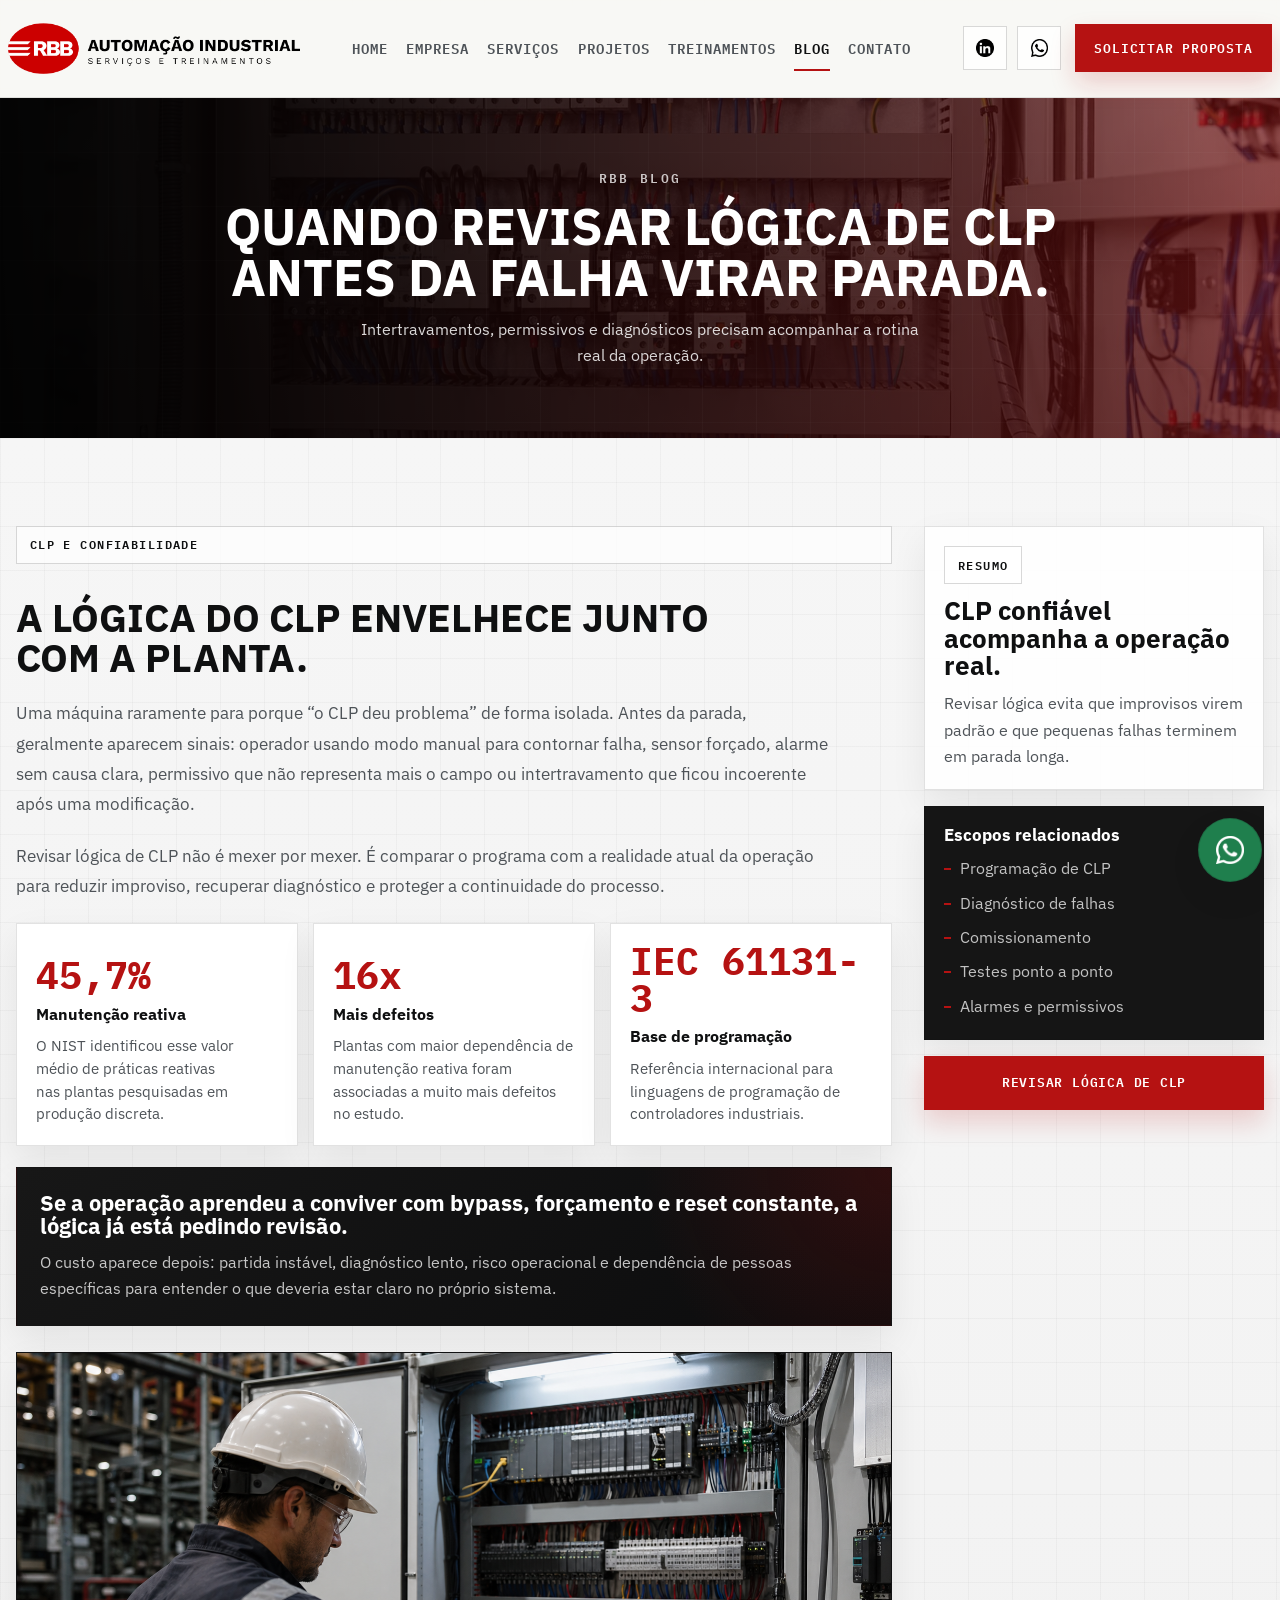
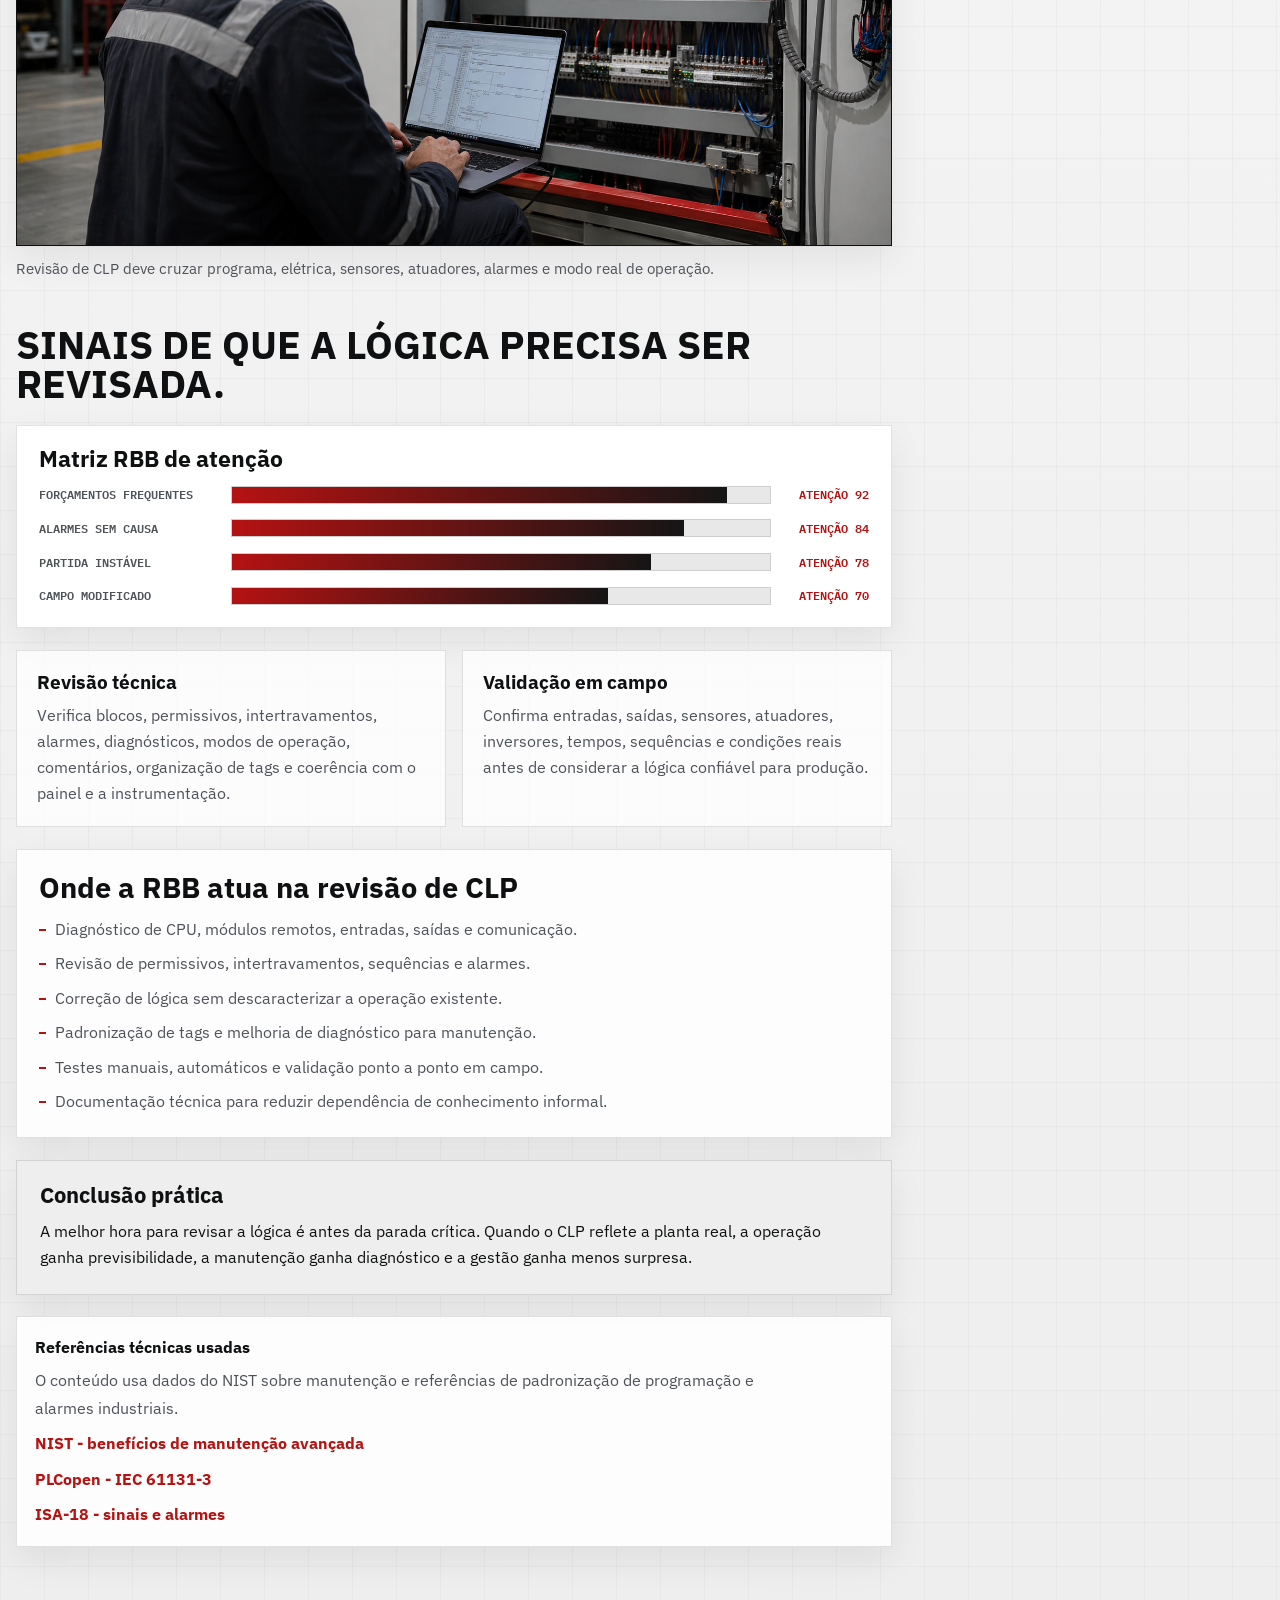
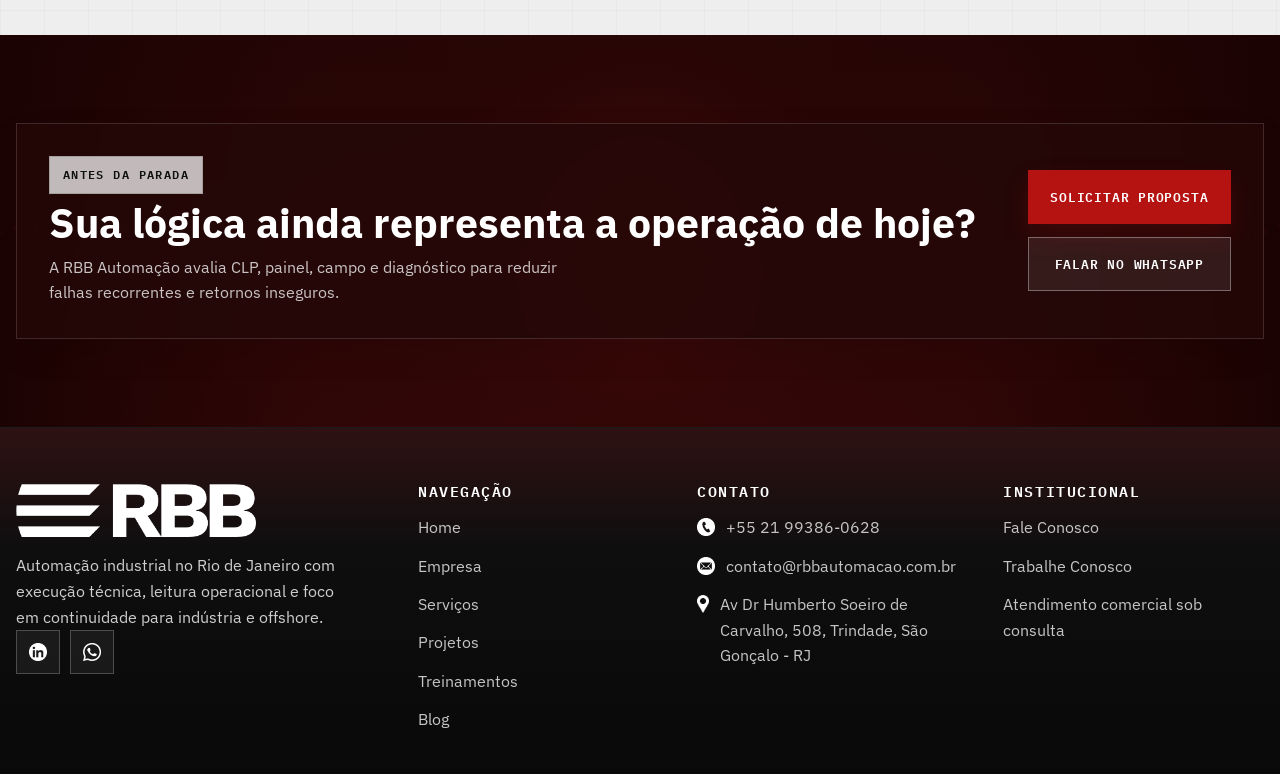
==== commit 90c2ec87: "remove CNPJ do footer de todas as páginas Remove a linha com CNPJ: 63.802.688/0001-43 do rodapé das " ====
--- a/blog-clp-logica.html
+++ b/blog-clp-logica.html
@@ -1,4 +1,4 @@
-<!doctype html>
+﻿<!doctype html>
 <html lang="pt-BR">
   <head>
     <meta charset="UTF-8" />
@@ -258,7 +258,6 @@
           <ul class="footer-list">
             <li><a href="fale-conosco.html">Fale Conosco</a></li>
             <li><a href="trabalhe-aqui.html">Trabalhe Conosco</a></li>
-            <li><span>CNPJ: 63.802.688/0001-43</span></li>
             <li><span>Atendimento comercial sob consulta</span></li>
           </ul>
         </div>
--- a/assets/css/global.css
+++ b/assets/css/global.css
@@ -11,8 +11,8 @@
   --line: #c4c4c4;
   --container: 1260px;
   --header-height: 160px;
-  --shadow-soft: 0 18px 48px rgba(0, 0, 0, 0.08);
-  --shadow-card: 0 28px 70px rgba(0, 0, 0, 0.14);
+  --shadow-soft: 0 14px 34px rgba(0, 0, 0, 0.07);
+  --shadow-card: 0 22px 46px rgba(0, 0, 0, 0.12);
   --transition: 0.24s ease;
 }
 
@@ -31,10 +31,10 @@
   font-family: 'IBM Plex Sans', 'Segoe UI', sans-serif;
   color: var(--text);
   background:
-    linear-gradient(180deg, rgba(181, 18, 18, 0.08), transparent 24%),
+    linear-gradient(180deg, rgba(181, 18, 18, 0.045), transparent 22%),
     linear-gradient(90deg, rgba(17, 17, 17, 0.03) 1px, transparent 1px),
     linear-gradient(rgba(17, 17, 17, 0.03) 1px, transparent 1px),
-    linear-gradient(180deg, #f6f6f6 0%, #eeeeee 100%);
+    linear-gradient(180deg, #f8f8f5 0%, #eeeeec 100%);
   background-size: auto, 44px 44px, 44px 44px, auto;
   line-height: 1.6;
   overflow-x: hidden;
@@ -95,6 +95,7 @@
 h3 {
   font-weight: 700;
   line-height: 1;
+  letter-spacing: 0;
 }
 
 p {
@@ -159,7 +160,7 @@
   font-family: 'IBM Plex Mono', monospace;
   font-size: 0.82rem;
   font-weight: 600;
-  letter-spacing: 0.08em;
+  letter-spacing: 0.06em;
   text-transform: uppercase;
   transition:
     background var(--transition),
@@ -176,7 +177,7 @@
 .btn-primary {
   background: var(--primary);
   color: #ffffff;
-  box-shadow: 8px 8px 0 rgba(17, 17, 17, 0.12);
+  box-shadow: 0 12px 26px rgba(181, 18, 18, 0.18);
 }
 
 .btn-primary:hover {
@@ -184,8 +185,8 @@
 }
 
 .btn-secondary {
-  border-color: rgba(17, 17, 17, 0.18);
-  background: rgba(255, 255, 255, 0.7);
+  border-color: rgba(17, 17, 17, 0.2);
+  background: rgba(255, 255, 255, 0.84);
   color: var(--text);
 }
 
--- a/assets/css/components.css
+++ b/assets/css/components.css
@@ -2,9 +2,9 @@
   position: sticky;
   top: 0;
   z-index: 1000;
-  background: rgba(242, 242, 238, 0.94);
-  border-bottom: 1px solid rgba(17, 17, 17, 0.12);
-  backdrop-filter: blur(10px);
+  background: rgba(248, 248, 245, 0.96);
+  border-bottom: 1px solid rgba(17, 17, 17, 0.1);
+  backdrop-filter: blur(14px);
   transition: transform 0.28s ease, background 0.28s ease;
   width: 100%;
 }
@@ -16,7 +16,7 @@
 .header-inner {
   width: min(calc(100% - 1rem), 1680px);
   margin: 0 auto;
-  padding: 0.9rem 0;
+  padding: 0.78rem 0;
 }
 
 .header-bar {
@@ -24,7 +24,7 @@
   align-items: center;
   justify-content: space-between;
   gap: 1.5rem;
-  min-height: 78px;
+  min-height: 72px;
 }
 
 .brand {
@@ -55,7 +55,7 @@
   font-family: 'IBM Plex Mono', monospace;
   font-size: 0.88rem;
   font-weight: 600;
-  letter-spacing: 0.09em;
+  letter-spacing: 0.07em;
   text-transform: uppercase;
   transition: color var(--transition);
 }
@@ -91,7 +91,7 @@
 }
 
 .header-cta {
-  min-height: 50px;
+  min-height: 48px;
   padding-inline: 1.15rem;
   white-space: nowrap;
 }
@@ -110,7 +110,7 @@
   width: 44px;
   height: 44px;
   border: 1px solid rgba(17, 17, 17, 0.16);
-  background: rgba(255, 255, 255, 0.68);
+  background: rgba(255, 255, 255, 0.82);
   transition: border-color var(--transition), background var(--transition), transform var(--transition);
 }
 
@@ -246,8 +246,8 @@
 .hero-news-card,
 .service-band,
 .insight-panel {
-  border: 1px solid rgba(17, 17, 17, 0.12);
-  background: rgba(255, 255, 255, 0.86);
+  border: 1px solid rgba(17, 17, 17, 0.11);
+  background: rgba(255, 255, 255, 0.9);
   box-shadow: var(--shadow-soft);
 }
 
@@ -257,21 +257,32 @@
   align-content: start;
   gap: 1rem;
   min-height: 100%;
-  transition: transform var(--transition), border-color var(--transition), box-shadow var(--transition);
+  transition: transform var(--transition), border-color var(--transition), box-shadow var(--transition), background var(--transition);
 }
 
 .service-card:hover {
-  transform: translateY(-6px);
-  border-color: rgba(181, 18, 18, 0.42);
+  transform: translateY(-4px);
+  border-color: rgba(181, 18, 18, 0.34);
   box-shadow: var(--shadow-card);
 }
 
 .services-section .service-card {
-  padding: 2rem 2.1rem 2.2rem;
-  border-color: rgba(17, 17, 17, 0.12);
-  background: rgba(255, 255, 255, 0.94);
-  box-shadow: 0 18px 44px rgba(0, 0, 0, 0.08);
+  position: relative;
+  overflow: hidden;
+  padding: 0 0 1.55rem;
+  border-color: rgba(17, 17, 17, 0.11);
+  background: rgba(255, 255, 255, 0.96);
+  box-shadow: 0 14px 32px rgba(0, 0, 0, 0.07);
   backdrop-filter: none;
+}
+
+.services-section .service-card::before {
+  content: '';
+  position: absolute;
+  inset: 0 auto auto 0;
+  width: 100%;
+  height: 3px;
+  background: var(--primary);
 }
 
 .services-section .service-card h3,
@@ -302,6 +313,7 @@
 .services-section .service-icon {
   width: 40px;
   height: 40px;
+  margin: 1.35rem 1.35rem 0;
   justify-content: flex-start;
   border: 0;
   background: transparent;
@@ -314,12 +326,13 @@
 }
 
 .services-section .service-card h3 {
-  margin-top: 0.35rem;
+  margin: 0 1.35rem;
   font-size: 1.08rem;
   line-height: 1.28;
 }
 
 .services-section .service-card p {
+  margin: 0 1.35rem;
   max-width: 30ch;
   line-height: 1.5;
 }
--- a/assets/css/pages.css
+++ b/assets/css/pages.css
@@ -4,11 +4,11 @@
   width: 100%;
   overflow: hidden;
   background:
-    radial-gradient(circle at 14% 24%, rgba(255, 120, 120, 0.85) 0%, rgba(255, 120, 120, 0.26) 16%, rgba(255, 120, 120, 0) 34%),
-    radial-gradient(circle at 86% 28%, rgba(255, 110, 110, 0.82) 0%, rgba(255, 110, 110, 0.24) 18%, rgba(255, 110, 110, 0) 34%),
-    radial-gradient(circle at 18% 70%, rgba(255, 72, 72, 0.34) 0%, rgba(255, 72, 72, 0) 28%),
-    radial-gradient(circle at 82% 72%, rgba(255, 72, 72, 0.34) 0%, rgba(255, 72, 72, 0) 28%),
-    linear-gradient(180deg, #260909 0%, #430707 24%, #6e0808 56%, #890b0b 100%);
+    linear-gradient(90deg, rgba(8, 8, 8, 0.9) 0%, rgba(53, 7, 7, 0.72) 44%, rgba(181, 18, 18, 0.52) 100%),
+    linear-gradient(180deg, rgba(10, 10, 10, 0.2), rgba(10, 10, 10, 0.48)),
+    url("../img/services/service-paineis-realista.jpg");
+  background-size: cover;
+  background-position: center;
 }
 
 .hero-banner__content {
@@ -26,20 +26,15 @@
 
 .hero-banner::before {
   background:
-    radial-gradient(circle at 8% 12%, rgba(255, 255, 255, 0.9) 0 1px, transparent 2px),
-    radial-gradient(circle at 23% 57%, rgba(255, 218, 218, 0.7) 0 2px, transparent 3px),
-    radial-gradient(circle at 31% 18%, rgba(255, 240, 240, 0.75) 0 1.5px, transparent 3px),
-    radial-gradient(circle at 58% 14%, rgba(255, 230, 230, 0.82) 0 2px, transparent 3px),
-    radial-gradient(circle at 73% 62%, rgba(255, 215, 215, 0.66) 0 1.5px, transparent 3px),
-    radial-gradient(circle at 92% 20%, rgba(255, 230, 230, 0.88) 0 1.5px, transparent 3px),
-    radial-gradient(circle at 89% 78%, rgba(255, 220, 220, 0.7) 0 1.5px, transparent 3px),
-    radial-gradient(circle at 12% 82%, rgba(255, 225, 225, 0.5) 0 1px, transparent 3px);
-  opacity: 0.8;
+    linear-gradient(90deg, rgba(255, 255, 255, 0.055) 1px, transparent 1px),
+    linear-gradient(rgba(255, 255, 255, 0.045) 1px, transparent 1px);
+  background-size: 54px 54px;
+  opacity: 0.7;
 }
 
 .hero-banner::after {
   background:
-    linear-gradient(90deg, rgba(8, 9, 12, 0.72) 0%, rgba(8, 9, 12, 0.3) 30%, rgba(8, 9, 12, 0.18) 50%, rgba(8, 9, 12, 0.3) 70%, rgba(8, 9, 12, 0.72) 100%);
+    linear-gradient(90deg, rgba(0, 0, 0, 0.9) 0%, rgba(0, 0, 0, 0.44) 38%, rgba(0, 0, 0, 0.12) 100%);
   mix-blend-mode: multiply;
 }
 
@@ -53,29 +48,34 @@
   color: #ffffff;
   display: flex;
   flex-direction: column;
-  align-items: center;
-  text-align: center;
+  align-items: flex-start;
+  text-align: left;
   padding: clamp(2.5rem, 6vw, 4.5rem) 0;
 }
 
+.hero-banner__inner.reveal {
+  opacity: 1;
+  transform: none;
+}
+
 .hero-banner__inner h1 {
-  max-width: min(18ch, 100%);
+  max-width: min(16ch, 100%);
   font-size: clamp(3.2rem, 6vw, 6.2rem);
-  line-height: 0.92;
+  line-height: 0.94;
   text-transform: uppercase;
   margin: 0.8rem 0 1rem;
 }
 
 .hero-banner__inner p:not(.section-index) {
-  max-width: 74ch;
-  color: rgba(255, 255, 255, 0.78);
+  max-width: 58ch;
+  color: rgba(255, 255, 255, 0.82);
   font-size: 1.08rem;
 }
 
 .hero-actions {
   display: flex;
   flex-wrap: wrap;
-  justify-content: center;
+  justify-content: flex-start;
   gap: 0.8rem;
   margin-top: 1.5rem;
 }
@@ -97,14 +97,18 @@
 }
 
 .about-section {
-  background: linear-gradient(180deg, #1f1f1f 0%, #181818 100%);
+  background:
+    linear-gradient(90deg, rgba(255, 255, 255, 0.04) 1px, transparent 1px),
+    linear-gradient(rgba(255, 255, 255, 0.035) 1px, transparent 1px),
+    linear-gradient(180deg, #202020 0%, #141414 100%);
+  background-size: 46px 46px, 46px 46px, auto;
 }
 
 .services-section {
   background:
-    linear-gradient(90deg, rgba(17, 17, 17, 0.03) 1px, transparent 1px),
-    linear-gradient(rgba(17, 17, 17, 0.03) 1px, transparent 1px),
-    linear-gradient(180deg, #f6f6f6 0%, #eeeeee 100%);
+    linear-gradient(90deg, rgba(17, 17, 17, 0.028) 1px, transparent 1px),
+    linear-gradient(rgba(17, 17, 17, 0.028) 1px, transparent 1px),
+    linear-gradient(180deg, #f7f7f5 0%, #ececea 100%);
   background-size: 44px 44px, 44px 44px, auto;
 }
 
@@ -133,9 +137,9 @@
 
 .process-section {
   background:
-    linear-gradient(90deg, rgba(17, 17, 17, 0.03) 1px, transparent 1px),
-    linear-gradient(rgba(17, 17, 17, 0.03) 1px, transparent 1px),
-    linear-gradient(180deg, #f6f6f6 0%, #eeeeee 100%);
+    linear-gradient(90deg, rgba(17, 17, 17, 0.028) 1px, transparent 1px),
+    linear-gradient(rgba(17, 17, 17, 0.028) 1px, transparent 1px),
+    linear-gradient(180deg, #f7f7f5 0%, #ececea 100%);
   background-size: 44px 44px, 44px 44px, auto;
 }
 
@@ -247,8 +251,7 @@
   position: relative;
   overflow: hidden;
   background:
-    radial-gradient(circle at 4% 20%, rgba(181, 18, 18, 0.28), transparent 30%),
-    radial-gradient(circle at 96% 76%, rgba(181, 18, 18, 0.22), transparent 26%),
+    linear-gradient(90deg, rgba(181, 18, 18, 0.2), transparent 34%),
     linear-gradient(180deg, #171717 0%, #0d0d0e 100%);
   color: #ffffff;
 }
@@ -295,7 +298,7 @@
   max-width: 14.4ch;
   font-size: clamp(3.9rem, 4.45vw, 5.35rem);
   line-height: 0.9;
-  letter-spacing: -0.045em;
+  letter-spacing: 0;
   text-transform: uppercase;
 }
 
@@ -954,7 +957,7 @@
   max-width: 12.5ch;
   font-size: clamp(3.45rem, 4vw, 4.55rem);
   line-height: 0.9;
-  letter-spacing: -0.045em;
+  letter-spacing: 0;
   color: #ffffff;
 }
 
@@ -1339,11 +1342,11 @@
   overflow: hidden;
   isolation: isolate;
   background:
-    radial-gradient(circle at 14% 24%, rgba(255, 120, 120, 0.85) 0%, rgba(255, 120, 120, 0.26) 16%, rgba(255, 120, 120, 0) 34%),
-    radial-gradient(circle at 86% 28%, rgba(255, 110, 110, 0.82) 0%, rgba(255, 110, 110, 0.24) 18%, rgba(255, 110, 110, 0) 34%),
-    radial-gradient(circle at 18% 70%, rgba(255, 72, 72, 0.34) 0%, rgba(255, 72, 72, 0) 28%),
-    radial-gradient(circle at 82% 72%, rgba(255, 72, 72, 0.34) 0%, rgba(255, 72, 72, 0) 28%),
-    linear-gradient(180deg, #260909 0%, #430707 24%, #6e0808 56%, #890b0b 100%);
+    linear-gradient(90deg, rgba(8, 8, 8, 0.9) 0%, rgba(53, 7, 7, 0.72) 48%, rgba(181, 18, 18, 0.48) 100%),
+    linear-gradient(180deg, rgba(10, 10, 10, 0.18), rgba(10, 10, 10, 0.5)),
+    url("../img/services/service-paineis-realista.jpg");
+  background-size: cover;
+  background-position: center;
 }
 
 .internal-hero__media,
@@ -1362,20 +1365,15 @@
 
 .internal-hero::before {
   background:
-    radial-gradient(circle at 8% 12%, rgba(255, 255, 255, 0.9) 0 1px, transparent 2px),
-    radial-gradient(circle at 23% 57%, rgba(255, 218, 218, 0.7) 0 2px, transparent 3px),
-    radial-gradient(circle at 31% 18%, rgba(255, 240, 240, 0.75) 0 1.5px, transparent 3px),
-    radial-gradient(circle at 58% 14%, rgba(255, 230, 230, 0.82) 0 2px, transparent 3px),
-    radial-gradient(circle at 73% 62%, rgba(255, 215, 215, 0.66) 0 1.5px, transparent 3px),
-    radial-gradient(circle at 92% 20%, rgba(255, 230, 230, 0.88) 0 1.5px, transparent 3px),
-    radial-gradient(circle at 89% 78%, rgba(255, 220, 220, 0.7) 0 1.5px, transparent 3px),
-    radial-gradient(circle at 12% 82%, rgba(255, 225, 225, 0.5) 0 1px, transparent 3px);
-  opacity: 0.8;
+    linear-gradient(90deg, rgba(255, 255, 255, 0.055) 1px, transparent 1px),
+    linear-gradient(rgba(255, 255, 255, 0.045) 1px, transparent 1px);
+  background-size: 54px 54px;
+  opacity: 0.72;
 }
 
 .internal-hero::after {
   background:
-    linear-gradient(90deg, rgba(8, 9, 12, 0.72) 0%, rgba(8, 9, 12, 0.3) 30%, rgba(8, 9, 12, 0.18) 50%, rgba(8, 9, 12, 0.3) 70%, rgba(8, 9, 12, 0.72) 100%);
+    linear-gradient(90deg, rgba(0, 0, 0, 0.86) 0%, rgba(0, 0, 0, 0.42) 44%, rgba(0, 0, 0, 0.14) 100%);
   mix-blend-mode: multiply;
 }
 
@@ -1405,7 +1403,7 @@
 .internal-hero__content h1 {
     margin: 0.75rem 0 0.8rem;
     font-size: clamp(2.4rem, 4vw, 4.2rem);
-    line-height: 0.98;
+    line-height: 1;
     text-transform: uppercase;
 }
 
@@ -1449,7 +1447,7 @@
   margin: 0.75rem 0 0.65rem;
   font-size: clamp(2.25rem, 2.9vw, 3.32rem);
   line-height: 0.95;
-  letter-spacing: -0.035em;
+  letter-spacing: 0;
 }
 
 .form-copy > p {
--- a/assets/css/responsive.css
+++ b/assets/css/responsive.css
@@ -65,7 +65,7 @@
 
 @media (max-width: 1180px) {
   :root {
-    --header-height: 88px;
+    --header-height: 82px;
   }
 
   .about-brand {
@@ -73,24 +73,38 @@
   }
 
   .brand {
-    width: 188px;
+    width: 176px;
   }
 
   .menu-toggle {
     display: inline-flex;
+    position: fixed;
+    top: 34px;
+    right: 14px;
+    width: 48px;
+    height: 48px;
+    flex: 0 0 48px;
+    gap: 5px;
+    transform: translateY(-50%);
+    z-index: 1100;
   }
 
   .header-inner {
-    width: min(calc(100% - 1.1rem), 1680px);
-    padding-top: 0.6rem;
-    padding-bottom: 0.6rem;
+    width: 100%;
+    padding-inline: 0.75rem;
+    padding-top: 0.45rem;
+    padding-bottom: 0.45rem;
   }
 
   .header-bar {
+    display: grid;
+    grid-template-columns: minmax(0, 1fr) auto;
     position: relative;
     justify-content: space-between;
-    min-height: 64px;
+    min-width: 0;
+    min-height: 58px;
     gap: 0.75rem;
+    padding-right: 3.4rem;
   }
 
   .brand img {
@@ -100,17 +114,19 @@
   .main-nav {
     display: none;
     position: absolute;
-    top: calc(100% + 0.45rem);
+    top: calc(100% + 0.35rem);
     left: 0;
     right: 0;
-    padding: 0.65rem 0.9rem 0.9rem;
+    padding: 0.55rem 0.85rem 0.8rem;
     border: 1px solid rgba(17, 17, 17, 0.08);
-    background: rgba(246, 244, 239, 0.985);
-    box-shadow: 0 22px 48px rgba(0, 0, 0, 0.14);
+    background:
+      linear-gradient(180deg, rgba(255, 255, 255, 0.985), rgba(246, 244, 239, 0.985));
+    box-shadow: 0 18px 38px rgba(0, 0, 0, 0.14);
     flex-direction: column;
     align-items: flex-start;
     gap: 0.55rem;
     z-index: 25;
+    grid-column: 1 / -1;
   }
 
   .main-nav.is-open {
@@ -119,9 +135,9 @@
 
   .main-nav a {
     width: 100%;
-    padding: 0.9rem 0;
+    padding: 0.82rem 0;
     border-bottom: 1px solid rgba(17, 17, 17, 0.1);
-    font-size: 0.82rem;
+    font-size: 0.8rem;
     letter-spacing: 0.11em;
   }
 
@@ -129,10 +145,7 @@
     border-bottom: 0;
   }
 
-  .header-actions {
-    margin-left: auto;
-  }
-
+  .header-actions,
   .header-social,
   .header-cta {
     display: none;
@@ -152,38 +165,94 @@
 }
 
 @media (max-width: 860px) {
+  :root {
+    --header-height: 78px;
+  }
+
+  .header-inner {
+    padding-inline: 0.7rem;
+  }
+
+  .header-bar {
+    min-height: 54px;
+  }
+
+  .brand {
+    width: 164px;
+  }
+
+  .menu-toggle {
+    width: 46px;
+    height: 46px;
+    flex-basis: 46px;
+    border-color: rgba(17, 17, 17, 0.14);
+    box-shadow: 0 12px 24px rgba(0, 0, 0, 0.08);
+  }
+
+  .menu-toggle span {
+    width: 20px;
+  }
+
   .hero-banner {
-    min-height: max(640px, calc(100vh - var(--header-height)));
+    min-height: 0;
+  }
+
+  .hero-banner__content {
+    position: relative;
+    inset: auto;
+    min-height: calc(100vh - var(--header-height));
+    display: flex;
+    align-items: center;
   }
 
   .hero-banner__inner {
+    position: relative;
     align-items: flex-start;
     text-align: left;
-    padding: 2.8rem 0 3rem;
+    padding: 2.2rem 0 2rem;
+    gap: 0;
+  }
+
+  .hero-banner__inner::before {
+    content: '';
+    width: clamp(120px, 36vw, 172px);
+    height: 4px;
+    margin-bottom: 1rem;
+    background: linear-gradient(90deg, #d81818 0%, rgba(216, 24, 24, 0.2) 100%);
   }
 
   .hero-banner__inner h1 {
-    max-width: 9.5ch;
-    font-size: clamp(2.45rem, 10vw, 3.7rem);
-    line-height: 0.94;
-    letter-spacing: -0.03em;
+    max-width: 11.5ch;
+    margin: 0 0 0.9rem;
+    font-size: clamp(1.95rem, 7.6vw, 2.7rem);
+    line-height: 0.93;
+    letter-spacing: 0;
   }
 
   .hero-banner__inner p:not(.section-index) {
-    max-width: 34ch;
-    font-size: 1rem;
-    line-height: 1.7;
+    max-width: 24ch;
+    font-size: 0.88rem;
+    line-height: 1.48;
+    color: rgba(255, 255, 255, 0.84);
   }
 
   .hero-actions {
     width: 100%;
     justify-content: flex-start;
-    gap: 0.75rem;
+    gap: 0.6rem;
+    margin-top: 1.25rem;
   }
 
   .hero-actions .btn {
     width: 100%;
+    min-height: 54px;
     justify-content: center;
+  }
+
+  .hero-actions .btn-secondary--light {
+    background: rgba(255, 255, 255, 0.05);
+    border-color: rgba(255, 255, 255, 0.22);
+    color: #ffffff;
   }
 
   .section-heading h2,
@@ -204,24 +273,24 @@
   }
 
   .about-copy p {
-    max-width: 38ch;
-    font-size: 1rem;
-    line-height: 1.72;
+    max-width: 34ch;
+    font-size: 0.98rem;
+    line-height: 1.66;
   }
 
   .about-brand img {
-    width: min(100%, 260px);
+    width: min(100%, 220px);
   }
 
   .services-header {
-    gap: 0.8rem;
-    margin-bottom: 1.4rem;
+    gap: 0.7rem;
+    margin-bottom: 1.25rem;
   }
 
   .services-header p {
     max-width: 100%;
-    font-size: 1rem;
-    line-height: 1.68;
+    font-size: 0.98rem;
+    line-height: 1.62;
   }
 
   .services-grid,
@@ -292,13 +361,13 @@
   }
 
   .services-section .service-card {
-    padding: 1.55rem 1.45rem 1.65rem;
-    gap: 0.9rem;
+    padding: 0 0 1.35rem;
+    gap: 0.8rem;
   }
 
   .services-section .service-card p {
     max-width: none;
-    line-height: 1.62;
+    line-height: 1.56;
   }
 
   .service-icon {
@@ -338,30 +407,41 @@
   }
 
   .internal-hero__content {
-    padding: 2.2rem 0;
+    padding: 2rem 0;
   }
 
   .internal-hero__content p:last-child {
     max-width: 34ch;
-    font-size: 1rem;
-    line-height: 1.68;
+    font-size: 0.98rem;
+    line-height: 1.62;
   }
 
   .whatsapp-float {
-    min-width: 56px;
-    width: 56px;
-    height: 56px;
+    min-width: 52px;
+    width: 52px;
+    height: 52px;
     padding: 0;
+    right: 14px;
+    bottom: 14px;
+  }
+
+  .whatsapp-float img {
+    width: 24px;
+    height: 24px;
   }
 }
 
 @media (max-width: 640px) {
   .container {
-    width: min(calc(100% - 1.25rem), var(--container));
+    width: min(calc(100% - 1.5rem), var(--container));
   }
 
   .brand {
-    width: 172px;
+    width: 154px;
+  }
+
+  .menu-toggle {
+    right: 44px;
   }
 
   .footer-social a {
@@ -385,30 +465,45 @@
   }
 
   .hero-banner {
-    min-height: 600px;
+    min-height: 0;
+  }
+
+  .hero-banner__content {
+    min-height: auto;
   }
 
   .hero-banner__inner {
-    padding: 2.3rem 0 2.5rem;
-  }
-
-  .hero-banner__inner h1,
+    padding: 1.7rem 0 1.8rem;
+  }
+
+  .hero-banner__inner::before {
+    width: 122px;
+    margin-bottom: 0.85rem;
+  }
+
+  .hero-banner__inner h1 {
+    max-width: 11.2ch;
+    font-size: clamp(1.82rem, 7vw, 2.35rem);
+  }
+
   .internal-hero__content h1 {
     font-size: clamp(2.05rem, 8vw, 2.95rem);
   }
 
   .hero-banner__inner p:not(.section-index) {
-    font-size: 0.96rem;
+    max-width: 23ch;
+    font-size: 0.84rem;
+    line-height: 1.44;
   }
 
   .hero-actions {
-    gap: 0.65rem;
+    gap: 0.55rem;
   }
 
   .hero-actions .btn,
   .cta-panel__actions .btn,
   .maintenance-actions .btn {
-    min-height: 52px;
+    min-height: 50px;
   }
 
   .about-copy,
@@ -438,11 +533,11 @@
   .services-header p,
   .form-copy p {
     font-size: 0.96rem;
-    line-height: 1.68;
+    line-height: 1.62;
   }
 
   .about-brand img {
-    width: min(100%, 220px);
+    width: min(100%, 190px);
   }
 
   .maintenance-card,
@@ -466,7 +561,7 @@
   }
 
   .services-section .service-card {
-    padding: 1.35rem 1.2rem 1.45rem;
+    padding: 0 0 1.25rem;
   }
 
   .services-section .service-card h3 {
@@ -518,11 +613,11 @@
   }
 
   .site-footer {
-    padding-bottom: 5.8rem;
+    padding-bottom: 5.2rem;
   }
 
   .internal-hero {
-    min-height: 250px;
+    min-height: 230px;
   }
 
   .maintenance-actions {
@@ -536,20 +631,22 @@
 
 @media (max-width: 420px) {
   :root {
-    --header-height: 82px;
+    --header-height: 74px;
   }
 
   .container {
-    width: min(calc(100% - 1rem), var(--container));
+    width: min(calc(100% - 1.2rem), var(--container));
   }
 
   .brand {
-    width: 156px;
+    width: 144px;
   }
 
   .menu-toggle {
-    width: 44px;
-    height: 44px;
+    width: 42px;
+    height: 42px;
+    flex-basis: 42px;
+    right: 36px;
   }
 
   .hero-banner__inner h1,
@@ -614,7 +711,7 @@
   }
 
   .whatsapp-float {
-    right: 12px;
-    bottom: 12px;
+    right: 10px;
+    bottom: 10px;
   }
 }
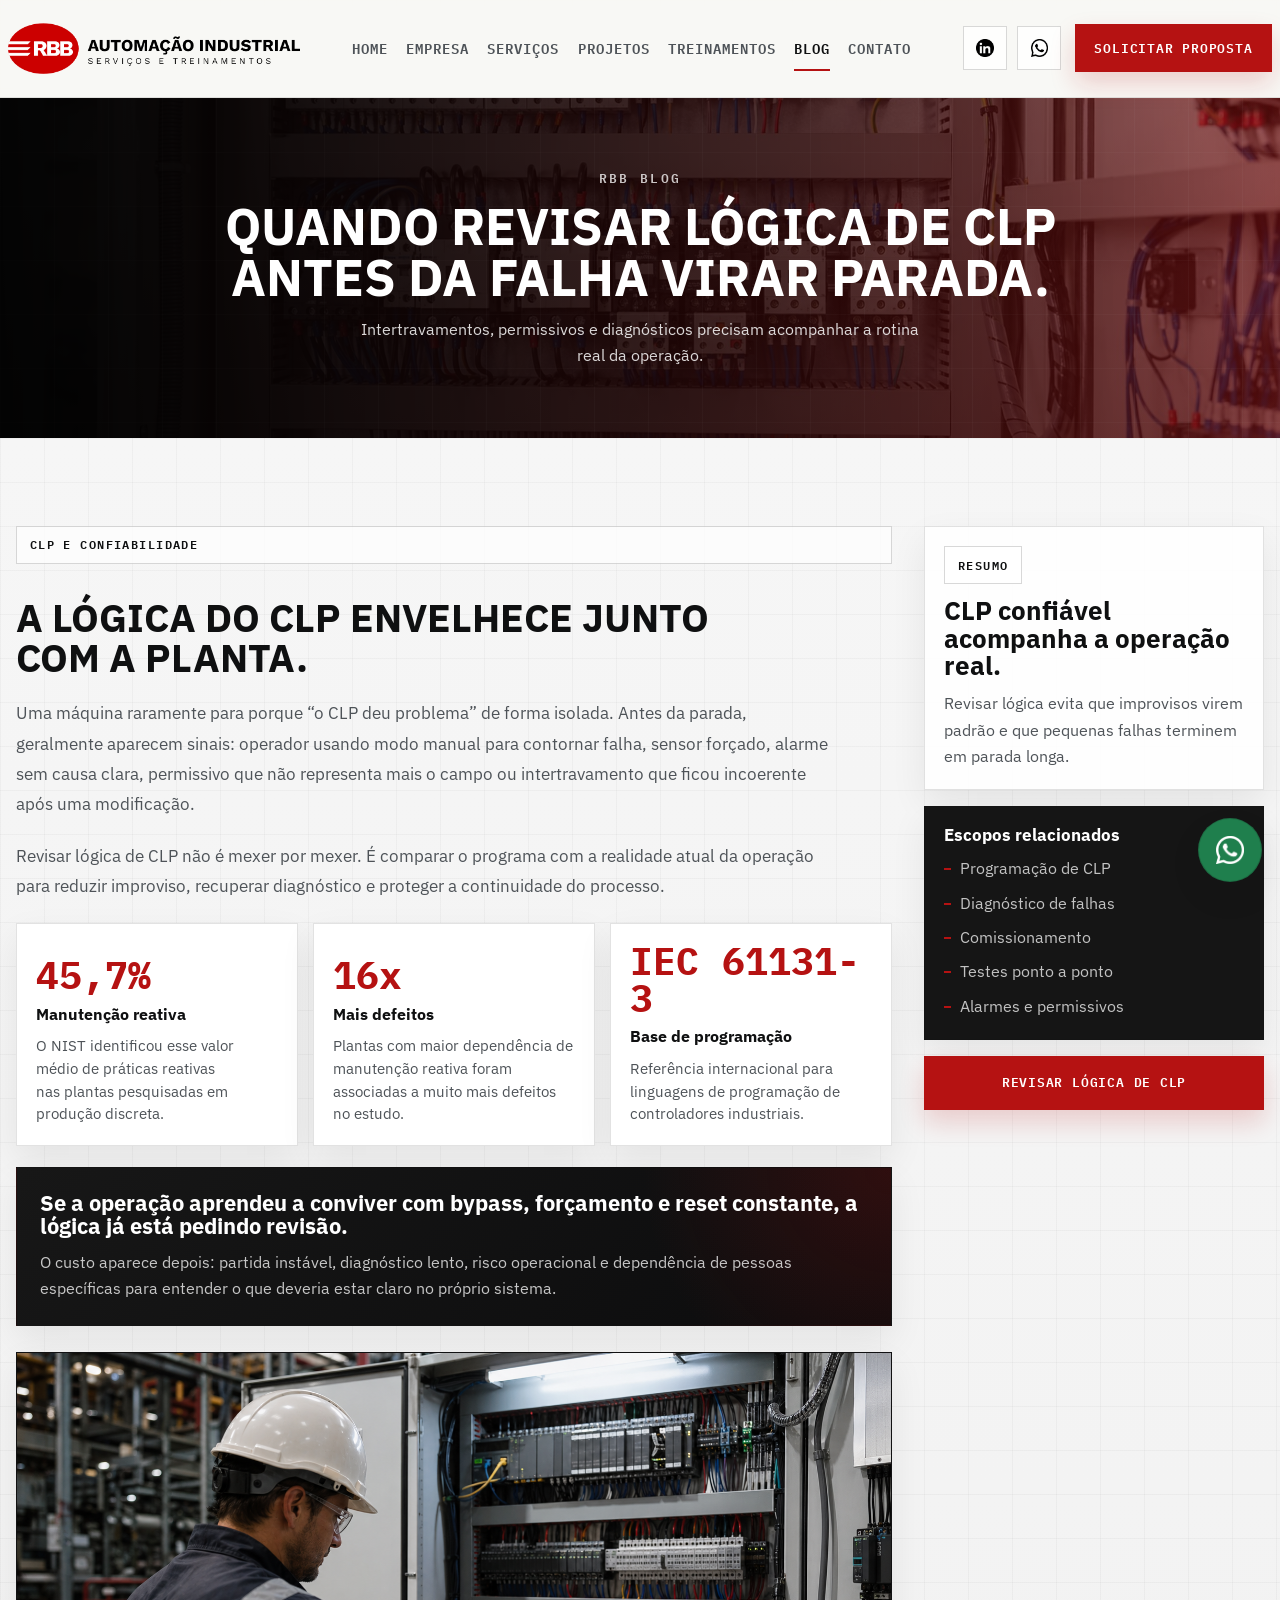
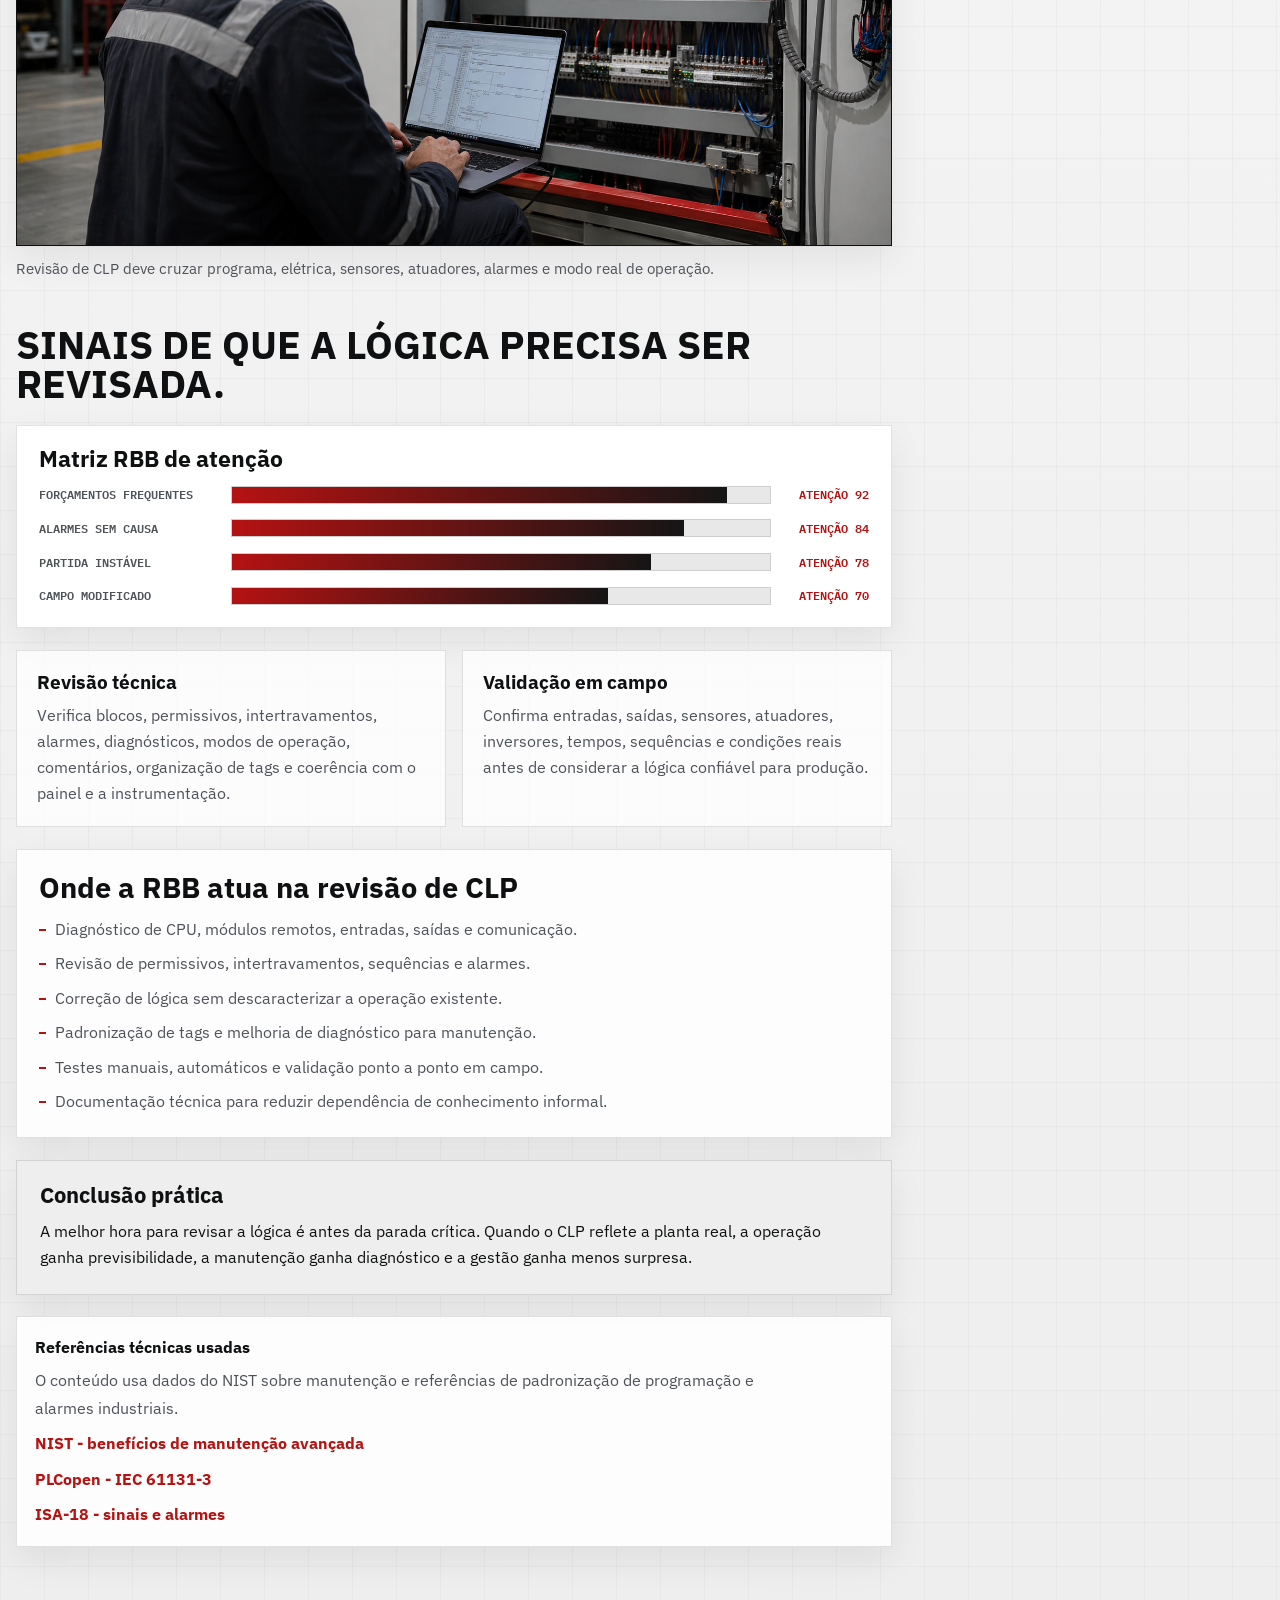
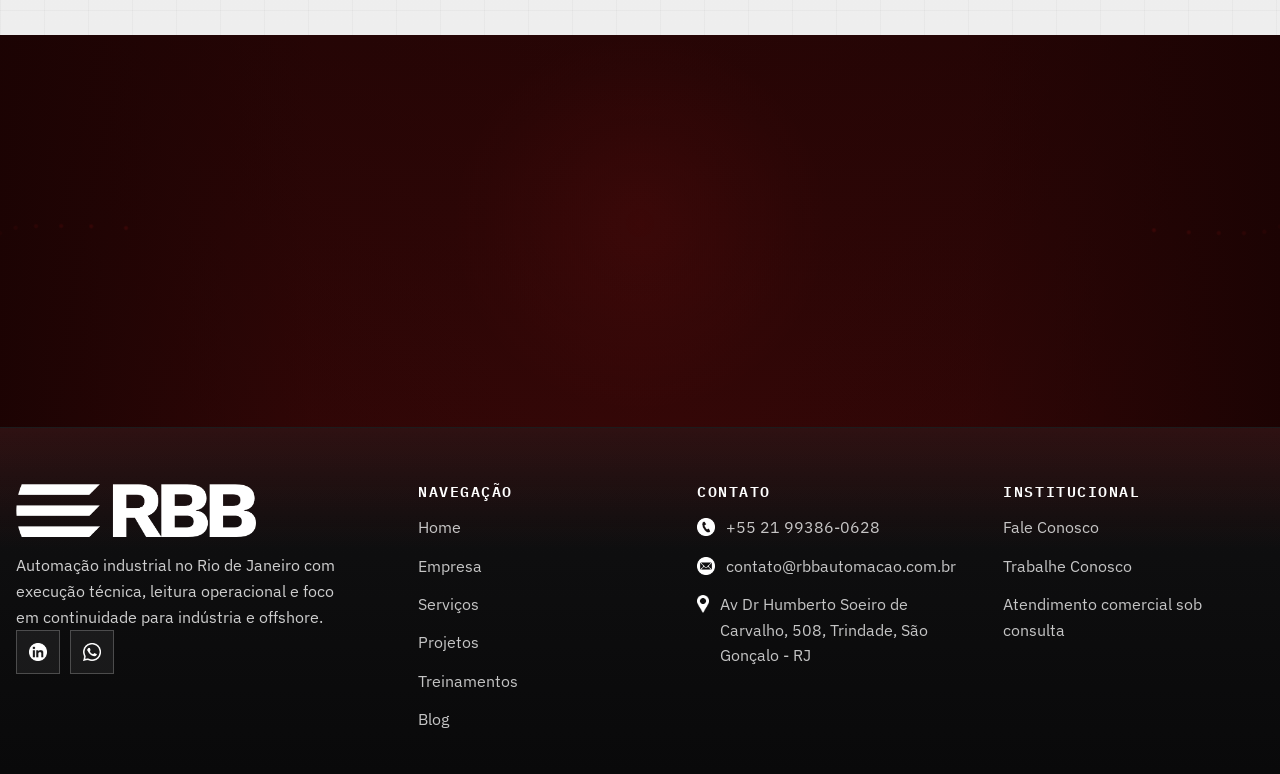
==== commit 13412697: "adiciona marcas parceiras, treinamento 4-20mA e melhorias gerais - Adiciona logos dos fornecedores (" ====
--- a/blog-clp-logica.html
+++ b/blog-clp-logica.html
@@ -10,6 +10,7 @@
     <meta name="keywords" content="CLP, lógica de CLP, programação de CLP, diagnóstico de CLP, automação industrial RJ, IEC 61131-3, manutenção industrial" />
     <meta name="author" content="RBB Automação" />
     <meta name="theme-color" content="#b51212" />
+    <meta name="robots" content="index, follow, max-snippet:160, max-image-preview:large" />
     <link rel="canonical" href="https://rbbautomacao.com.br/blog-clp-logica.html" />
     <meta property="og:locale" content="pt_BR" />
     <meta property="og:type" content="article" />
@@ -22,12 +23,32 @@
     <link rel="preconnect" href="https://fonts.gstatic.com" crossorigin />
     <link href="https://fonts.googleapis.com/css2?family=IBM+Plex+Sans:wght@400;500;600;700&family=IBM+Plex+Mono:wght@500;600&display=swap" rel="stylesheet" />
     <link rel="icon" type="image/png" href="assets/img/logo/logo-padrao.png" />
+    <link rel="preload" as="image" href="assets/img/content/blog-clp-logica-cover.png" fetchpriority="high" />
     <link rel="stylesheet" href="assets/css/global.css" />
     <link rel="stylesheet" href="assets/css/components.css" />
     <link rel="stylesheet" href="assets/css/pages.css" />
     <link rel="stylesheet" href="assets/css/responsive.css" />
+    <script type="application/ld+json">
+    {
+      "@context": "https://schema.org",
+      "@type": "Article",
+      "headline": "Quando revisar lógica de CLP antes da falha virar parada",
+      "description": "Artigo da RBB Automação sobre revisão de lógica de CLP, intertravamentos, permissivos, diagnóstico industrial e redução de paradas em automação industrial.",
+      "image": "https://rbbautomacao.com.br/assets/img/content/blog-clp-logica-cover.png",
+      "author": {"@type": "Organization", "name": "RBB Automação", "url": "https://rbbautomacao.com.br"},
+      "publisher": {
+        "@type": "Organization",
+        "name": "RBB Automação",
+        "logo": {"@type": "ImageObject", "url": "https://rbbautomacao.com.br/assets/img/logo/logo-topo.png"}
+      },
+      "datePublished": "2026-05-21",
+      "dateModified": "2026-05-21",
+      "url": "https://rbbautomacao.com.br/blog-clp-logica.html"
+    }
+    </script>
   </head>
   <body class="page-internal">
+    <a class="skip-link" href="#conteudo-principal">Ir para o conteúdo</a>
     <header class="site-header" id="topo">
       <div class="container header-inner">
         <div class="header-bar">
@@ -53,7 +74,7 @@
       </div>
     </header>
 
-    <main>
+    <main id="conteudo-principal">
       <section class="internal-hero">
         <div class="internal-hero__media"><img src="assets/img/content/blog-clp-logica-cover.png" alt="Técnico revisando lógica de CLP em painel industrial" /></div>
         <div class="internal-hero__overlay"></div>
--- a/assets/css/global.css
+++ b/assets/css/global.css
@@ -77,6 +77,24 @@
   background: rgba(181, 18, 18, 0.18);
 }
 
+.skip-link {
+  position: absolute;
+  top: -100%;
+  left: 1rem;
+  z-index: 9999;
+  padding: 0.75rem 1.5rem;
+  background: var(--primary);
+  color: #ffffff;
+  font-weight: 700;
+  font-size: 0.9rem;
+  text-decoration: none;
+  transition: top 0.2s ease;
+}
+
+.skip-link:focus {
+  top: 1rem;
+}
+
 .container {
   width: min(calc(100% - 2rem), var(--container));
   margin: 0 auto;
@@ -111,6 +129,26 @@
 .reveal.is-visible {
   opacity: 1;
   transform: translateY(0);
+}
+
+@media (prefers-reduced-motion: reduce) {
+  .reveal,
+  .reveal.is-visible {
+    opacity: 1;
+    transform: none;
+    transition: none;
+  }
+
+  .btn,
+  .service-card,
+  .blog-card,
+  .why-card,
+  .partner-logo,
+  .header-social a,
+  .footer-social a,
+  .whatsapp-float {
+    transition: none !important;
+  }
 }
 
 .section-index {
--- a/assets/css/components.css
+++ b/assets/css/components.css
@@ -435,6 +435,7 @@
 }
 
 .field-error {
+  display: block;
   color: #8e1212;
   font-size: 0.85rem;
 }
--- a/assets/css/pages.css
+++ b/assets/css/pages.css
@@ -50,7 +50,8 @@
   flex-direction: column;
   align-items: flex-start;
   text-align: left;
-  padding: clamp(2.5rem, 6vw, 4.5rem) 0;
+  padding: clamp(4rem, 9vw, 7rem) 0;
+  gap: 1.6rem;
 }
 
 .hero-banner__inner.reveal {
@@ -59,17 +60,20 @@
 }
 
 .hero-banner__inner h1 {
-  max-width: min(16ch, 100%);
-  font-size: clamp(3.2rem, 6vw, 6.2rem);
-  line-height: 0.94;
+  max-width: min(22ch, 100%);
+  font-size: clamp(2.4rem, 4.2vw, 4.4rem);
+  line-height: 1.05;
   text-transform: uppercase;
-  margin: 0.8rem 0 1rem;
+  margin: 0;
+  letter-spacing: -0.005em;
 }
 
 .hero-banner__inner p:not(.section-index) {
   max-width: 58ch;
   color: rgba(255, 255, 255, 0.82);
   font-size: 1.08rem;
+  line-height: 1.6;
+  margin: 0;
 }
 
 .hero-actions {
@@ -77,7 +81,29 @@
   flex-wrap: wrap;
   justify-content: flex-start;
   gap: 0.8rem;
-  margin-top: 1.5rem;
+  margin-top: 0.8rem;
+}
+
+.hero-tags {
+  display: flex;
+  flex-wrap: wrap;
+  gap: 0.6rem;
+  margin-top: 1.4rem;
+}
+
+.hero-tags span {
+  display: inline-flex;
+  align-items: center;
+  min-height: 34px;
+  padding: 0 0.85rem;
+  border: 1px solid rgba(255, 255, 255, 0.2);
+  background: rgba(255, 255, 255, 0.06);
+  font-family: 'IBM Plex Mono', monospace;
+  font-size: 0.72rem;
+  font-weight: 600;
+  letter-spacing: 0.08em;
+  text-transform: uppercase;
+  color: rgba(255, 255, 255, 0.7);
 }
 
 .about-section,
@@ -161,6 +187,7 @@
   line-height: 0.95;
   margin-top: 0.7rem;
   text-transform: uppercase;
+  letter-spacing: -0.01em;
 }
 
 .section-heading-inline {
@@ -195,6 +222,7 @@
   line-height: 0.95;
   margin: 0;
   text-transform: none;
+  letter-spacing: -0.01em;
 }
 
 .about-brand {
@@ -1550,3 +1578,224 @@
   background: rgba(128, 16, 16, 0.1);
   color: #8b1111;
 }
+
+/* ─── Por que a RBB ────────────────────────────────────── */
+.why-rbb-section {
+  padding: 5.5rem 0;
+  background:
+    linear-gradient(90deg, rgba(17, 17, 17, 0.028) 1px, transparent 1px),
+    linear-gradient(rgba(17, 17, 17, 0.028) 1px, transparent 1px),
+    linear-gradient(180deg, #ffffff 0%, #f4f4f2 100%);
+  background-size: 44px 44px, 44px 44px, auto;
+  border-top: 1px solid rgba(17, 17, 17, 0.08);
+}
+
+.why-rbb-header {
+  display: grid;
+  gap: 0.85rem;
+  margin-bottom: 2.5rem;
+}
+
+.why-rbb-header h2 {
+  font-size: clamp(2.2rem, 3.5vw, 3.4rem);
+  line-height: 1;
+  text-transform: uppercase;
+  margin: 0.4rem 0 0;
+  letter-spacing: -0.01em;
+}
+
+.why-rbb-header p {
+  font-size: 1.05rem;
+  color: var(--text-soft);
+  line-height: 1.65;
+  max-width: 52ch;
+  margin: 0;
+}
+
+.why-rbb-grid {
+  display: grid;
+  grid-template-columns: repeat(4, minmax(0, 1fr));
+  gap: 1.2rem;
+}
+
+.why-card {
+  display: grid;
+  align-content: start;
+  gap: 0.9rem;
+  padding: 1.65rem;
+  border: 1px solid rgba(17, 17, 17, 0.11);
+  border-top: 3px solid var(--primary);
+  background: rgba(255, 255, 255, 0.9);
+  box-shadow: var(--shadow-soft);
+  transition: transform var(--transition), box-shadow var(--transition);
+}
+
+.why-card:hover {
+  transform: translateY(-4px);
+  box-shadow: var(--shadow-card);
+}
+
+.why-card__icon {
+  width: 44px;
+  height: 44px;
+  display: grid;
+  place-items: center;
+  color: var(--primary);
+  background: rgba(181, 18, 18, 0.07);
+  border: 1px solid rgba(181, 18, 18, 0.16);
+}
+
+.why-card__icon svg {
+  width: 34px;
+  height: 34px;
+}
+
+.why-card h3 {
+  font-size: 1.08rem;
+  line-height: 1.2;
+}
+
+.why-card p {
+  color: var(--text-soft);
+  font-size: 0.97rem;
+  line-height: 1.62;
+}
+
+@media (max-width: 1140px) {
+  .why-rbb-grid {
+    grid-template-columns: repeat(2, minmax(0, 1fr));
+  }
+}
+
+@media (max-width: 640px) {
+  .why-rbb-section {
+    padding: 4rem 0;
+  }
+  .why-rbb-grid {
+    grid-template-columns: 1fr;
+    gap: 0.9rem;
+  }
+  .why-card {
+    padding: 1.35rem;
+  }
+}
+
+@media (max-width: 420px) {
+  .why-rbb-grid {
+    gap: 0.75rem;
+  }
+}
+
+/* ─── Seção de fornecedores ─────────────────────────────── */
+.partners-section {
+  background: #ffffff;
+  padding: 4rem 0 3.5rem;
+  border-top: 1px solid rgba(17, 17, 17, 0.08);
+  border-bottom: 1px solid rgba(17, 17, 17, 0.08);
+}
+
+.partners-inner {
+  display: flex;
+  flex-direction: column;
+  gap: 2.6rem;
+  align-items: center;
+}
+
+.partners-title {
+  display: flex;
+  flex-direction: column;
+  align-items: center;
+  text-align: center;
+  gap: 0.55rem;
+}
+
+.partners-title h2 {
+  margin: 0;
+  font-size: clamp(2rem, 3.5vw, 3rem);
+  font-weight: 700;
+  color: var(--text);
+  letter-spacing: -0.02em;
+  line-height: 1;
+  text-transform: uppercase;
+}
+
+.partners-title__sub {
+  margin: 0.1rem 0 0;
+  font-size: 0.9rem;
+  color: var(--text-soft);
+  text-align: center;
+  max-width: 46ch;
+  line-height: 1.5;
+}
+
+.partners-row {
+  list-style: none;
+  margin: 0;
+  padding: 1rem 0 0;
+  display: grid;
+  grid-template-columns: repeat(6, 1fr);
+  align-items: center;
+  justify-items: center;
+  gap: 2.5rem 3.5rem;
+  width: 100%;
+}
+
+.partners-row li {
+  display: flex;
+  align-items: center;
+  justify-content: center;
+  width: 100%;
+  height: 64px;
+}
+
+.partner-logo {
+  height: 64px;
+  width: auto;
+  max-width: 100%;
+  display: block;
+  object-fit: contain;
+  filter: grayscale(1) opacity(0.55);
+  transition: filter 0.28s ease, transform 0.22s ease;
+}
+
+.partner-logo:hover {
+  filter: grayscale(0) opacity(1);
+  transform: translateY(-3px);
+}
+
+/* Escala individual por marca — altere o valor de scale() para ajustar cada logo */
+.partner-logo[alt="Siemens"] { transform: scale(2.40); }
+.partner-logo[alt="Siemens"]:hover { transform: scale(2.40) translateY(-3px); }
+.partner-logo[alt="Allen-Bradley / Rockwell Automation"] { transform: scale(1.00); }
+.partner-logo[alt="Allen-Bradley / Rockwell Automation"]:hover { transform: scale(1.00) translateY(-3px); }
+.partner-logo[alt="Schneider Electric"] { transform: scale(1.00); }
+.partner-logo[alt="Schneider Electric"]:hover { transform: scale(1.00) translateY(-3px); }
+.partner-logo[alt="WEG"] { transform: scale(0.80); }
+.partner-logo[alt="WEG"]:hover { transform: scale(0.80) translateY(-3px); }
+.partner-logo[alt="ABB"] { transform: scale(1.20); }
+.partner-logo[alt="ABB"]:hover { transform: scale(1.20) translateY(-3px); }
+.partner-logo[alt="Delta"] { transform: scale(1.35); }
+.partner-logo[alt="Delta"]:hover { transform: scale(1.35) translateY(-3px); }
+
+@media (max-width: 980px) {
+  .partners-row {
+    grid-template-columns: repeat(3, 1fr);
+    gap: 2.5rem 2.5rem;
+  }
+}
+
+@media (max-width: 720px) {
+  .partners-section {
+    padding: 3rem 0 2.5rem;
+  }
+  .partners-row {
+    grid-template-columns: repeat(2, 1fr);
+    gap: 2rem 1.8rem;
+  }
+  .partners-row li {
+    height: 48px;
+  }
+  .partner-logo {
+    height: 48px;
+  }
+}
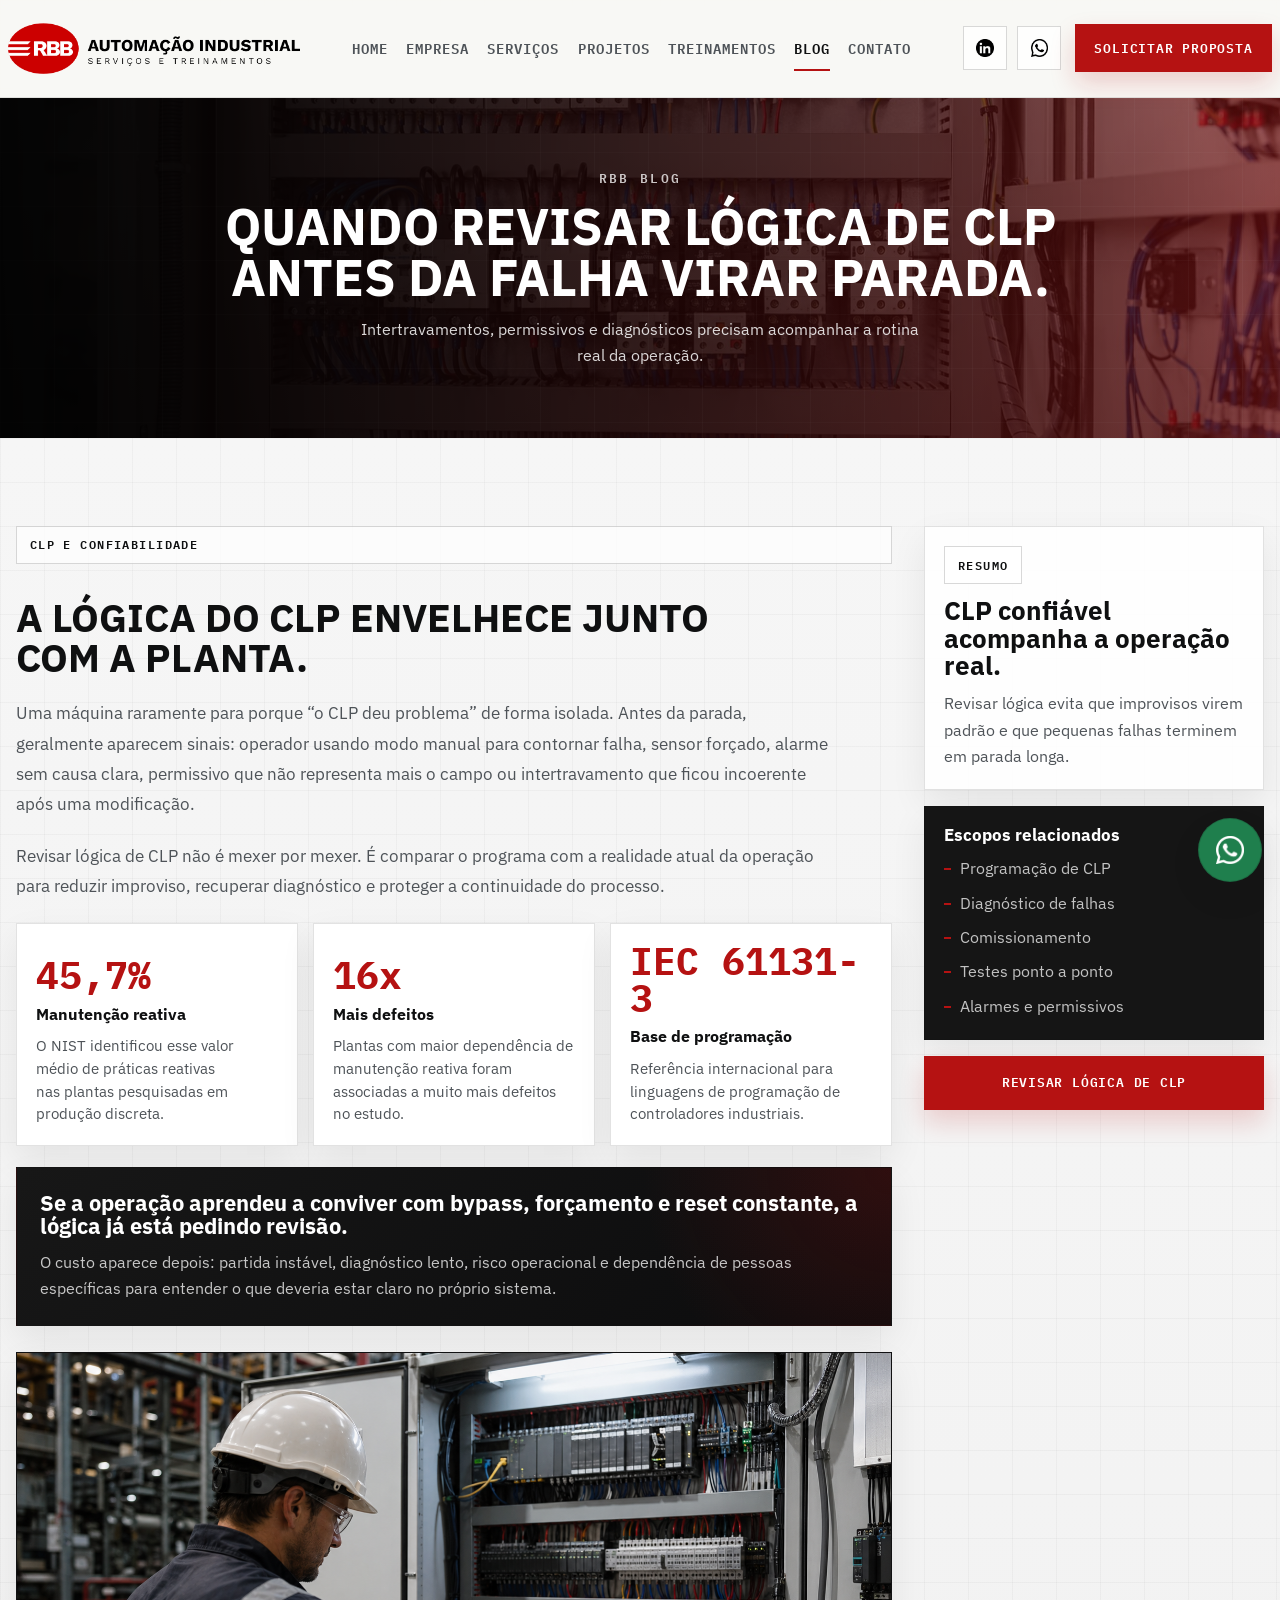
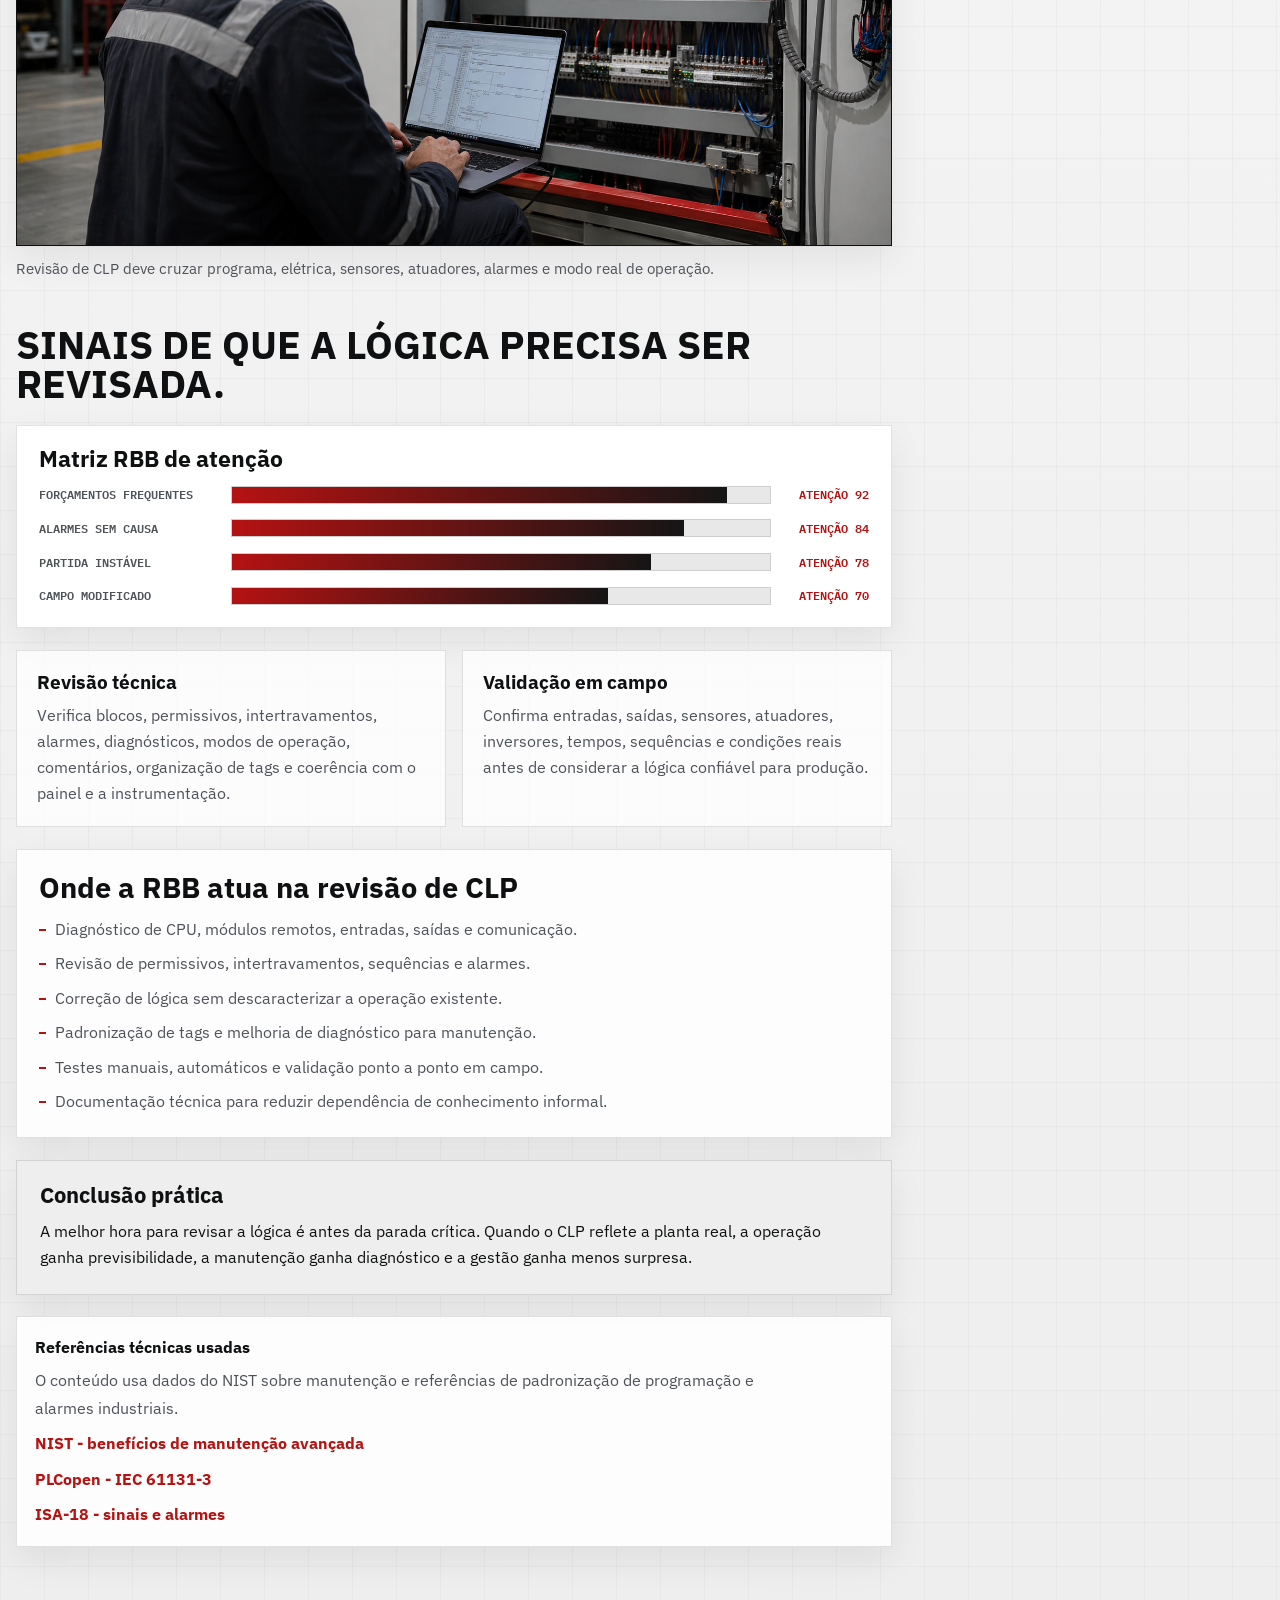
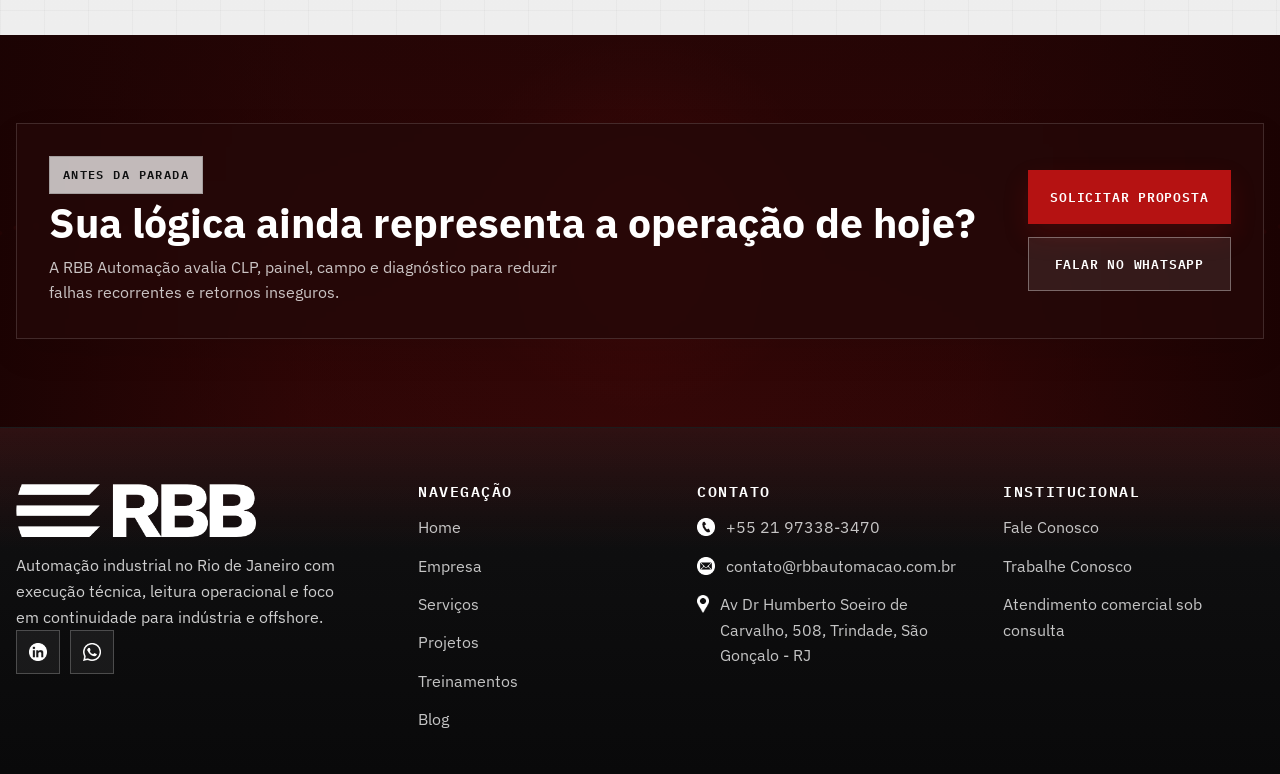
==== commit 9a0bf5bf: "Atualiza número de telefone/WhatsApp da empresa Co-Authored-By: Claude Sonnet 4.6 <noreply@anthropic" ====
--- a/blog-clp-logica.html
+++ b/blog-clp-logica.html
@@ -65,7 +65,7 @@
           <div class="header-actions">
             <div class="header-social" aria-label="Redes sociais">
               <a href="https://www.linkedin.com/company/rbb-automa%C3%A7%C3%A3o/about/?viewAsMember=true" target="_blank" rel="noopener" aria-label="LinkedIn da RBB Automação"><img src="assets/img/social/linkedin-preto.png" alt="" /></a>
-              <a href="https://wa.me/5521993860628" target="_blank" rel="noopener" aria-label="WhatsApp da RBB Automação"><img src="assets/img/social/whatsapp-preto.png" alt="" /></a>
+              <a href="https://wa.me/5521973383470" target="_blank" rel="noopener" aria-label="WhatsApp da RBB Automação"><img src="assets/img/social/whatsapp-preto.png" alt="" /></a>
             </div>
             <a class="btn btn-primary header-cta" href="fale-conosco.html">Solicitar proposta</a>
           </div>
@@ -235,14 +235,14 @@
             </div>
             <div class="cta-panel__actions">
               <a class="btn btn-primary" href="fale-conosco.html">Solicitar proposta</a>
-              <a class="btn btn-secondary btn-secondary--light" href="https://wa.me/5521993860628" target="_blank" rel="noopener">Falar no WhatsApp</a>
+              <a class="btn btn-secondary btn-secondary--light" href="https://wa.me/5521973383470" target="_blank" rel="noopener">Falar no WhatsApp</a>
             </div>
           </div>
         </div>
       </section>
     </main>
 
-    <a class="whatsapp-float" href="https://wa.me/5521993860628" target="_blank" rel="noopener" aria-label="Abrir conversa no WhatsApp">
+    <a class="whatsapp-float" href="https://wa.me/5521973383470" target="_blank" rel="noopener" aria-label="Abrir conversa no WhatsApp">
       <img src="assets/img/social/whatsapp-branco.png" alt="" />
     </a>
     <footer class="site-footer">
@@ -252,7 +252,7 @@
           <p>Automação industrial no Rio de Janeiro com execução técnica, leitura operacional e foco em continuidade para indústria e offshore.</p>
           <div class="footer-social">
             <a href="https://www.linkedin.com/company/rbb-automa%C3%A7%C3%A3o/about/?viewAsMember=true" target="_blank" rel="noopener" aria-label="LinkedIn da RBB Automação"><img src="assets/img/social/linkedin-branco.png" alt="" /></a>
-            <a href="https://wa.me/5521993860628" target="_blank" rel="noopener" aria-label="WhatsApp da RBB Automação"><img src="assets/img/social/whatsapp-branco.png" alt="" /></a>
+            <a href="https://wa.me/5521973383470" target="_blank" rel="noopener" aria-label="WhatsApp da RBB Automação"><img src="assets/img/social/whatsapp-branco.png" alt="" /></a>
           </div>
         </div>
         <div>
@@ -269,7 +269,7 @@
         <div>
           <h3>Contato</h3>
           <ul class="footer-list footer-contact">
-            <li><img src="assets/img/icons/icone-contato.png" alt="" /><a href="tel:5521993860628">+55 21 99386-0628</a></li>
+            <li><img src="assets/img/icons/icone-contato.png" alt="" /><a href="tel:5521973383470">+55 21 97338-3470</a></li>
             <li><img src="assets/img/icons/icone-email.png" alt="" /><a href="mailto:contato@rbbautomacao.com.br">contato@rbbautomacao.com.br</a></li>
             <li><img src="assets/img/icons/icone-localizacao.png" alt="" /><span>Av Dr Humberto Soeiro de Carvalho, 508, Trindade, São Gonçalo - RJ</span></li>
           </ul>
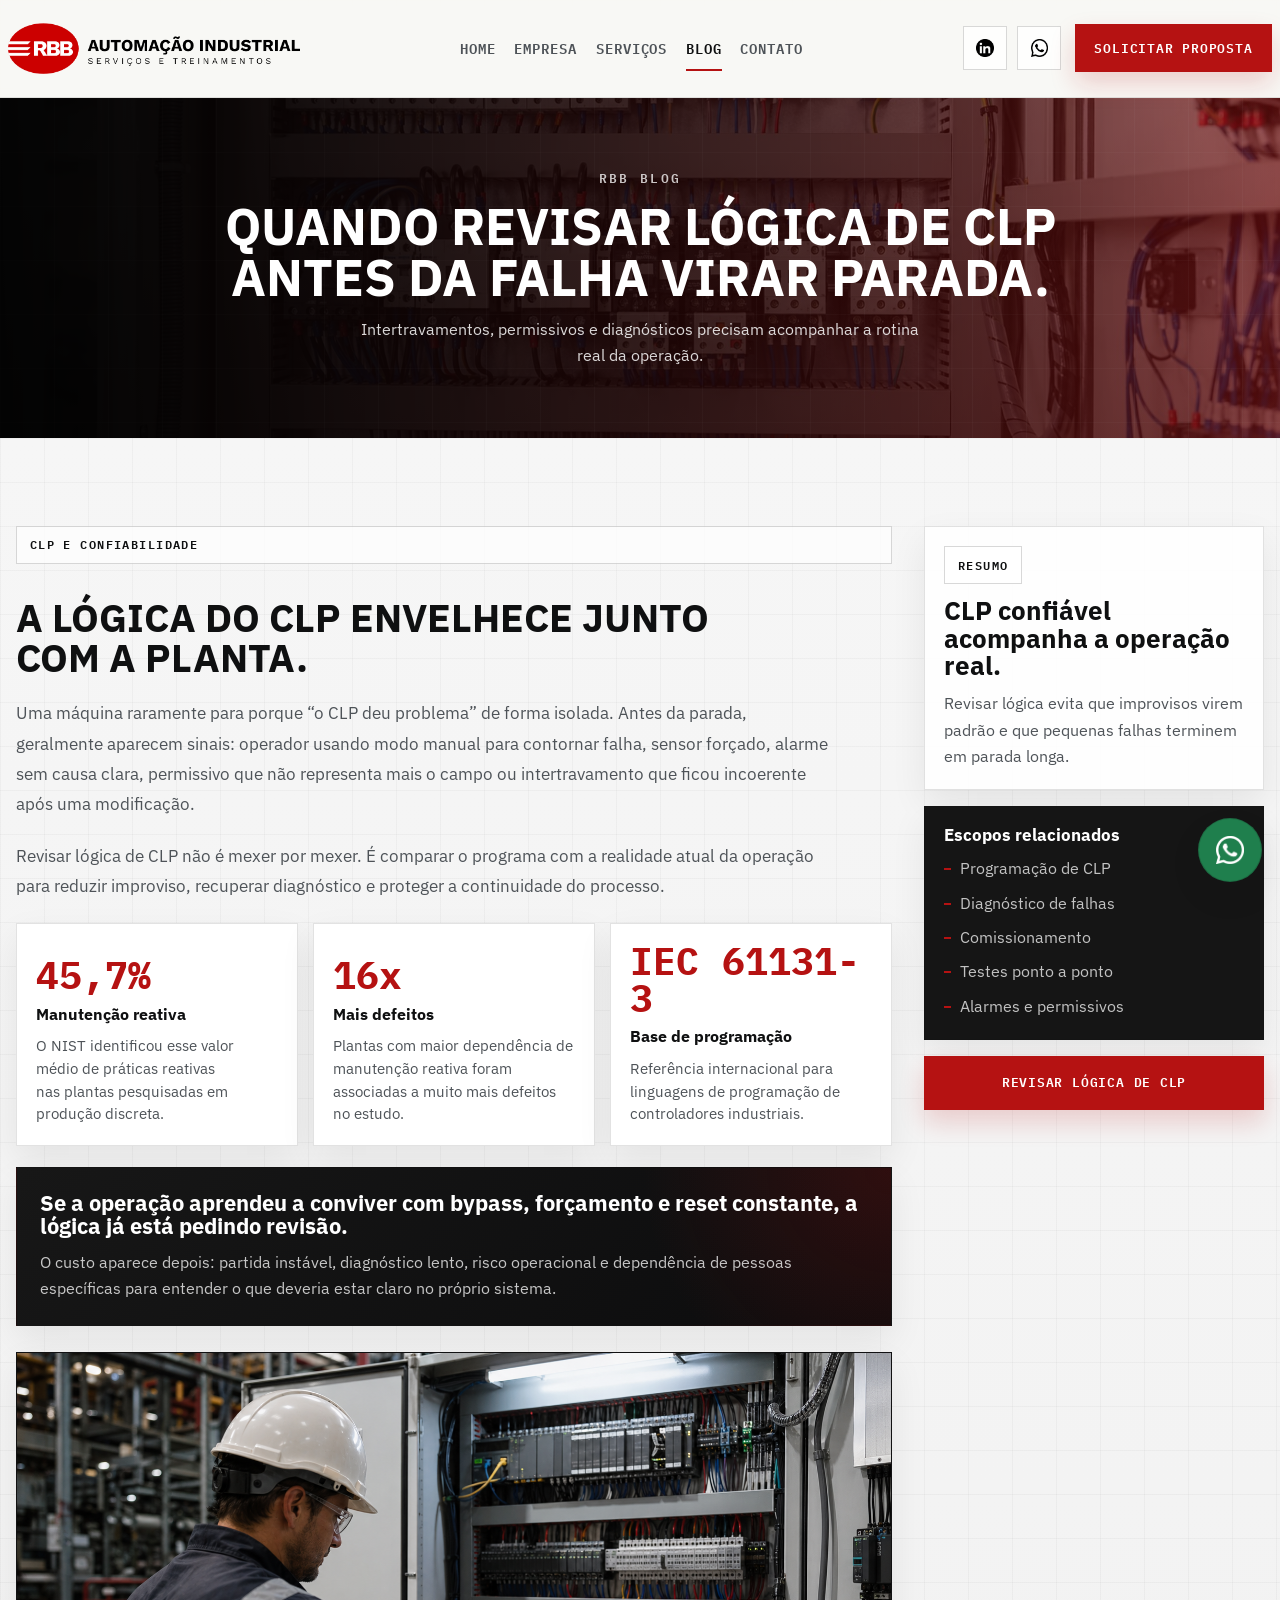
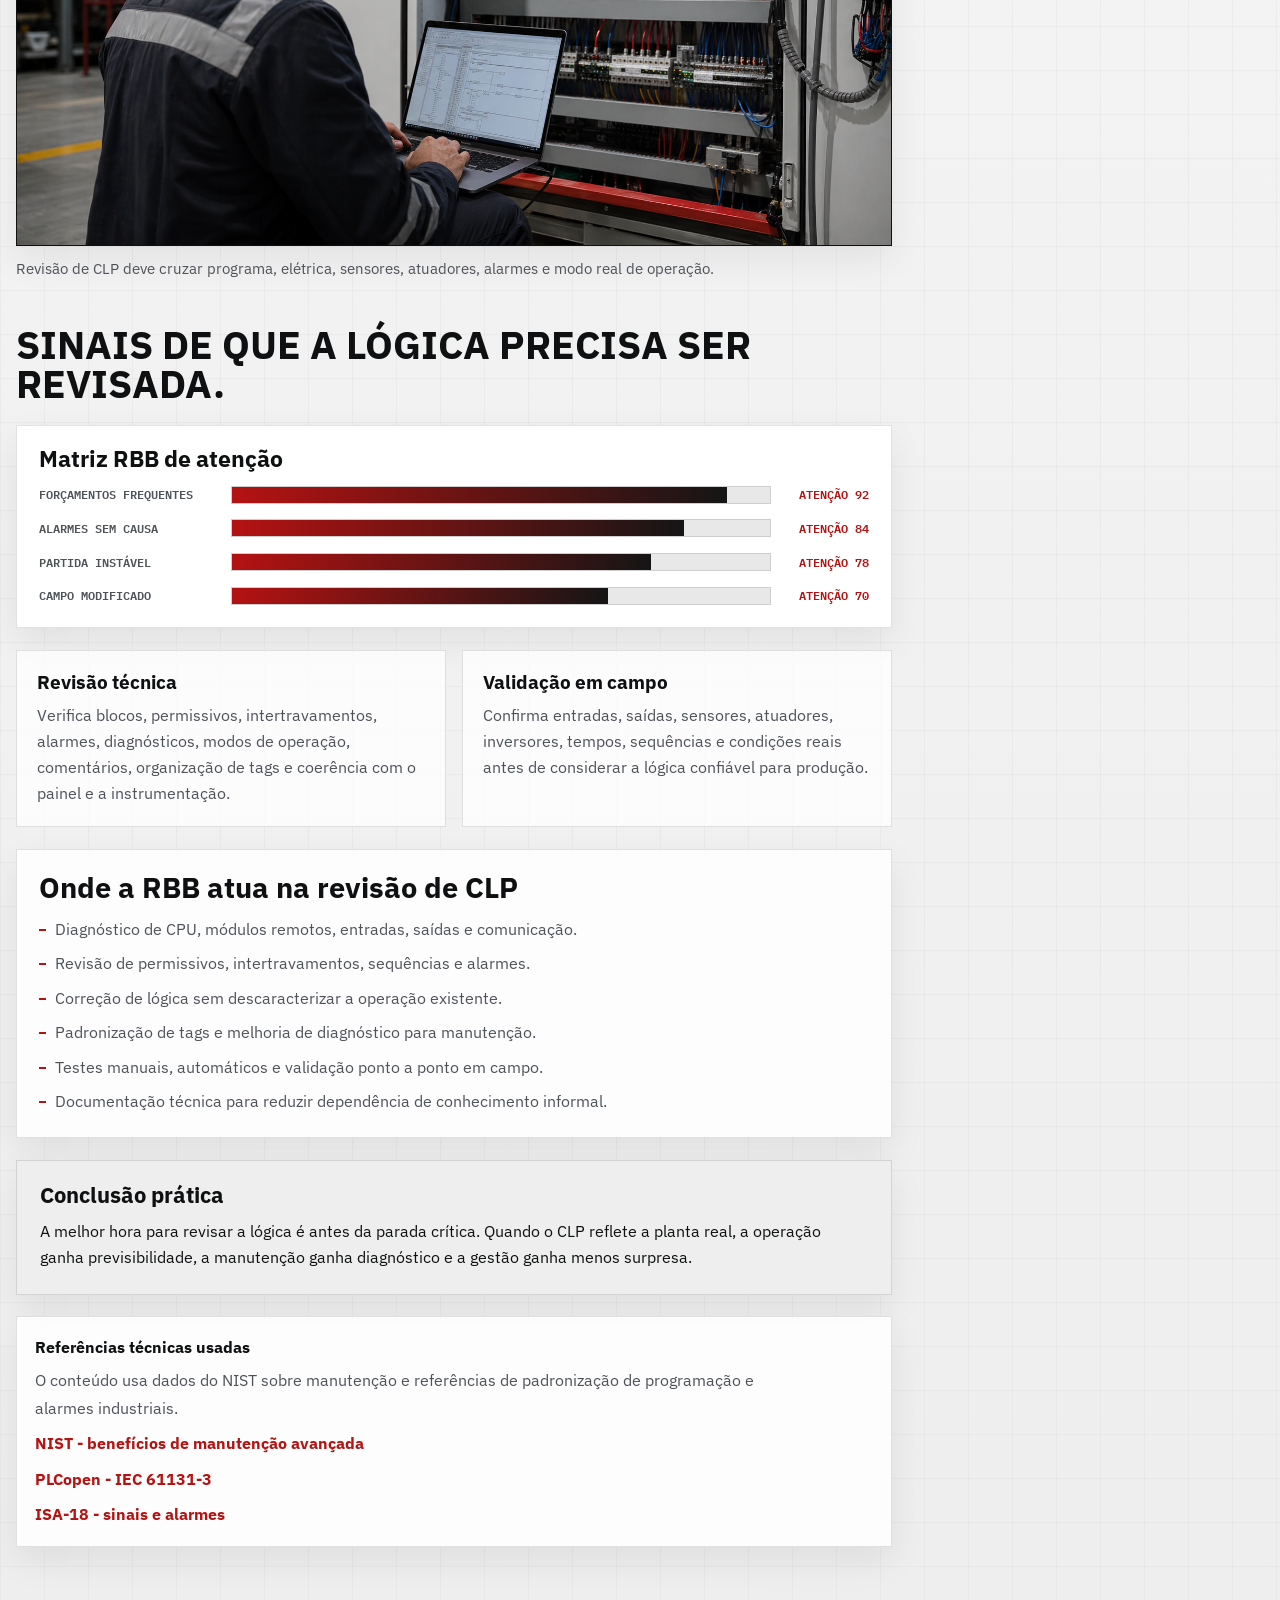
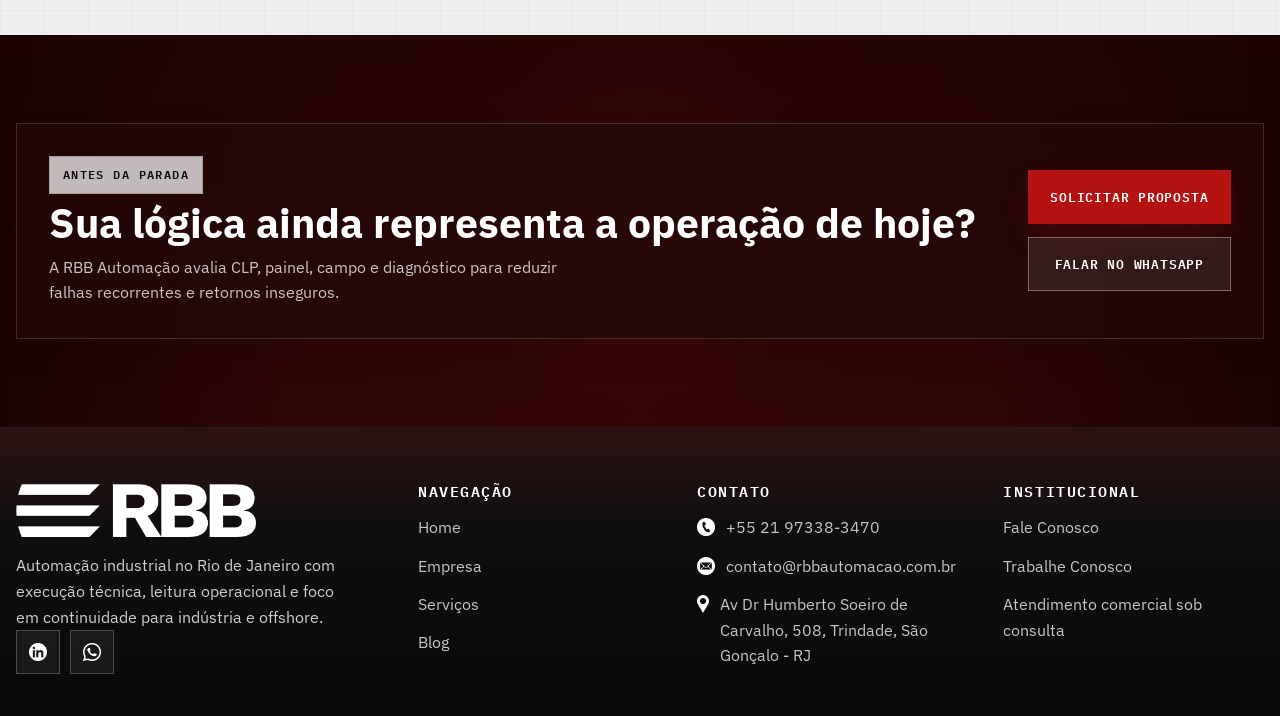
==== commit a95bde5c: "Remove páginas Treinamentos e Projetos da navegação e seção Por que a RBB Co-Authored-By: Claude Son" ====
--- a/blog-clp-logica.html
+++ b/blog-clp-logica.html
@@ -57,8 +57,6 @@
             <a href="./index.html#home">Home</a>
             <a href="index.html#sobre">Empresa</a>
             <a href="index.html#servicos">Serviços</a>
-            <a href="projetos.html">Projetos</a>
-            <a href="treinamentos.html">Treinamentos</a>
             <a class="is-active" href="blog.html">Blog</a>
             <a href="fale-conosco.html">Contato</a>
           </nav>
@@ -261,8 +259,6 @@
             <li><a href="./index.html#home">Home</a></li>
             <li><a href="index.html#sobre">Empresa</a></li>
             <li><a href="index.html#servicos">Serviços</a></li>
-            <li><a href="projetos.html">Projetos</a></li>
-            <li><a href="treinamentos.html">Treinamentos</a></li>
             <li><a href="blog.html">Blog</a></li>
           </ul>
         </div>
